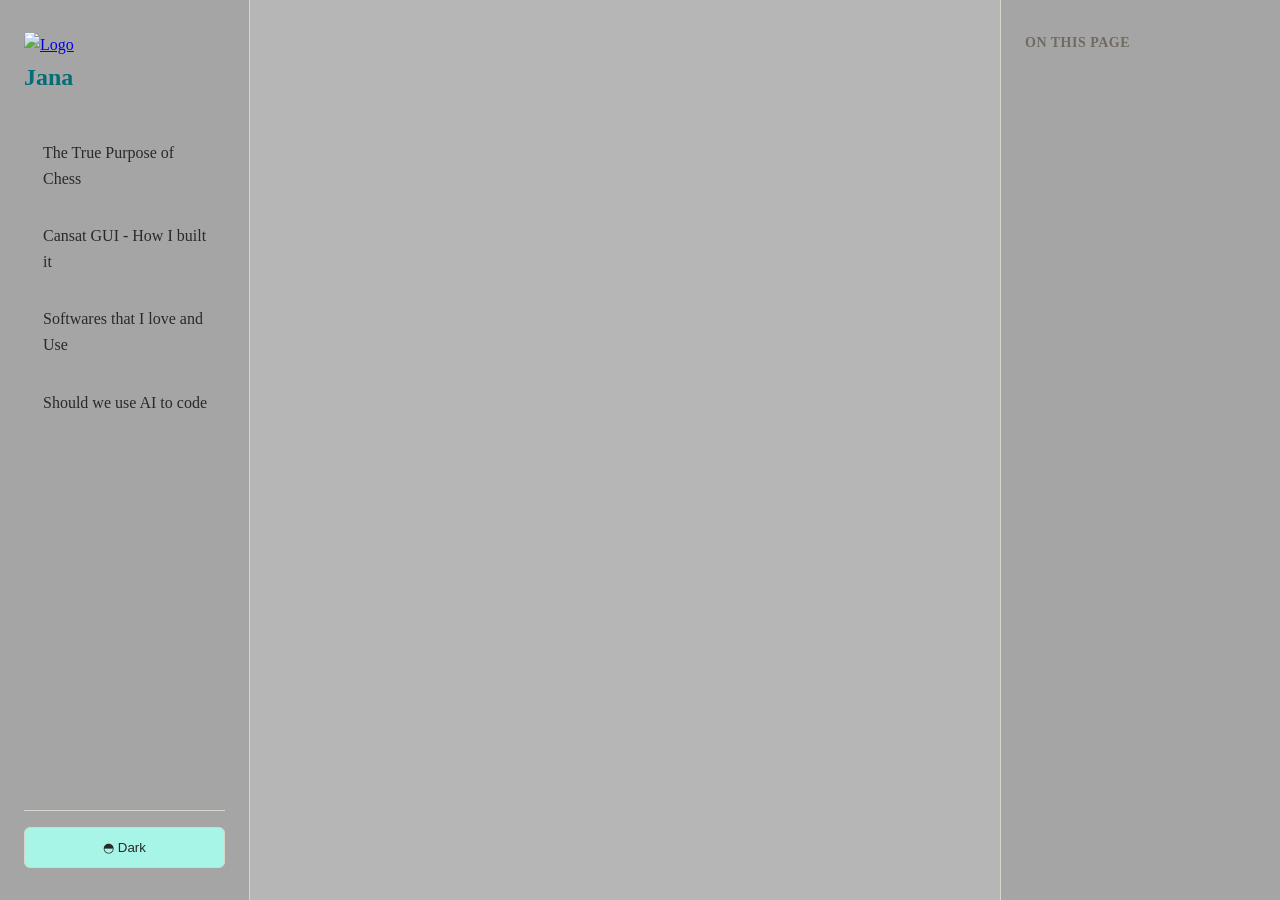
==== blog.html @ 04670617 "refactor : content correction" ====
<!DOCTYPE html>
<html lang="en">
	<head>
		<meta charset="UTF-8">
		<meta name="viewport" content="width=device-width, initial-scale=1.0">
		<title>Jana</title>
		<link rel="icon" type="image/x-icon" href="assets/jana.png">
		<!--favicon -->
		<link rel="stylesheet" href="styles.css">
	</head>
	<body>
		<div class="container">
			<!-- Left Sidebar Navigation -->
			<aside class="sidebar-left">
				<div class="logo">
					<a href="index.html#about"><img src="assets/jana.png" height="60" alt="Logo"></a>
					<h1>Jana</h1>
				</div>
				<nav class="nav-main">
					<ul>
						<li><a href="#BL-01" class="nav-link active">The True Purpose of Chess</a></li>
						<li><a href="#BL-02" class="nav-link">Cansat GUI - How I built it</a></li>
						<li><a href="#BL-03" class="nav-link">Softwares that I love and Use</a></li>
						<li><a href="#BL-04" class="nav-link">Should we use AI to code</a></li>
					</ul>
				</nav>
				<div class="theme-toggle">
					<button id="themeBtn" class="theme-btn">◓ Dark</button>
				</div>
			</aside>

			<!-- Main Content -->
			<main class="main-content">
				<!-- Blog Section -->
				<section id="BL-01" class="page-section">
					<div class="section-banner">
						<img src="assets/mc-escher-chess.jpg" alt="MC Escher Chess Lithograph">
					</div>
					<h2>The True Purpose of Chess and How It really helps in Pattern Thinking</h2>
					<div class="blog-list">						<span class="blog-date">July 08, 2026</span>
						<p>Chess makes us think like strategists and also helps in think in patterns. first don't let these thoughts come while playing cause you will gradually understand what skills you are gaining while playing chess and learn how to apply it in programs even in real life as well.</p>
						<p>There are 3 crucial things we do to win or rules of chess makes us to do.</p>
						<ol>
							<li>Analyzing the opponents move</li>
							<li>Calculating our possible moves</li>
							<li>Picking the move (right / wrong)  within limited time</li>
						</ol>
						<p>These three can be applied in Real life like this</p>
						<ol>
							<li>Analyzing the current problem / conflicts / needs</li>
							<li>Listing out the actions we can take</li>
							<li>Picking the right action within limited time</li>
						</ol>
						<p>This literally helps us to do Decision Making within limited time. whether you play chess for fun or making yourself good at it as a cool hobby,you will eventually gain quick decision making skills and this helps in thinking in pattern as you moved those coins more than thousand times in the game but applying it in the real life is the real challenge.</p>
						<p>You don't have to be a pro in Chess to do this. just apply the 3 steps in every critical situation, "play the game in real life and find your own pattern and follow what works for you"</p>
					</div>
				</section>
				<section id="BL-02" class="page-section">
					<div class="section-banner">
						<img src="assets/GUI - built.png" alt="GUI built phases">
					</div>
					<h2>How I built it - CANSAT GUI</h2>
					<div class="blog-list">       <span class="blog-date">November 02, 2025</span>
                        <h3>The Beginning</h3>
<p>As I joined the team I was instructed to build the GUI using pyQt or even use C++, cause that's the usual way to build a GUI that connects with hardware components (Teensy 4.1 Micro controller, BME , BMP , IMU and other sensors , resistors , capacitors etc.) which communicates through XBee module for long distance communication about 1000m and all these setup is connected to the laptop with GUI using USB cable.</p>
<div class="mermaid" data-rendered="true"><svg id="mermaid-mscyezie-71xnfo" width="100%" xmlns="http://www.w3.org/2000/svg" class="flowchart" style="max-width: 276px;" viewBox="0 0 276 718" role="graphics-document document" aria-roledescription="flowchart-v2"><style>#mermaid-mscyezie-71xnfo{font-family:"trebuchet ms",verdana,arial,sans-serif;font-size:16px;fill:#333;}@keyframes edge-animation-frame{from{stroke-dashoffset:0;}}@keyframes dash{to{stroke-dashoffset:0;}}#mermaid-mscyezie-71xnfo .edge-animation-slow{stroke-dasharray:9,5!important;stroke-dashoffset:900;animation:dash 50s linear infinite;stroke-linecap:round;}#mermaid-mscyezie-71xnfo .edge-animation-fast{stroke-dasharray:9,5!important;stroke-dashoffset:900;animation:dash 20s linear infinite;stroke-linecap:round;}#mermaid-mscyezie-71xnfo .error-icon{fill:#552222;}#mermaid-mscyezie-71xnfo .error-text{fill:#552222;stroke:#552222;}#mermaid-mscyezie-71xnfo .edge-thickness-normal{stroke-width:1px;}#mermaid-mscyezie-71xnfo .edge-thickness-thick{stroke-width:3.5px;}#mermaid-mscyezie-71xnfo .edge-pattern-solid{stroke-dasharray:0;}#mermaid-mscyezie-71xnfo .edge-thickness-invisible{stroke-width:0;fill:none;}#mermaid-mscyezie-71xnfo .edge-pattern-dashed{stroke-dasharray:3;}#mermaid-mscyezie-71xnfo .edge-pattern-dotted{stroke-dasharray:2;}#mermaid-mscyezie-71xnfo .marker{fill:#333333;stroke:#333333;}#mermaid-mscyezie-71xnfo .marker.cross{stroke:#333333;}#mermaid-mscyezie-71xnfo svg{font-family:"trebuchet ms",verdana,arial,sans-serif;font-size:16px;}#mermaid-mscyezie-71xnfo p{margin:0;}#mermaid-mscyezie-71xnfo .label{font-family:"trebuchet ms",verdana,arial,sans-serif;color:#333;}#mermaid-mscyezie-71xnfo .cluster-label text{fill:#333;}#mermaid-mscyezie-71xnfo .cluster-label span{color:#333;}#mermaid-mscyezie-71xnfo .cluster-label span p{background-color:transparent;}#mermaid-mscyezie-71xnfo .label text,#mermaid-mscyezie-71xnfo span{fill:#333;color:#333;}#mermaid-mscyezie-71xnfo .node rect,#mermaid-mscyezie-71xnfo .node circle,#mermaid-mscyezie-71xnfo .node ellipse,#mermaid-mscyezie-71xnfo .node polygon,#mermaid-mscyezie-71xnfo .node path{fill:#ECECFF;stroke:#9370DB;stroke-width:1px;}#mermaid-mscyezie-71xnfo .rough-node .label text,#mermaid-mscyezie-71xnfo .node .label text,#mermaid-mscyezie-71xnfo .image-shape .label,#mermaid-mscyezie-71xnfo .icon-shape .label{text-anchor:middle;}#mermaid-mscyezie-71xnfo .node .katex path{fill:#000;stroke:#000;stroke-width:1px;}#mermaid-mscyezie-71xnfo .rough-node .label,#mermaid-mscyezie-71xnfo .node .label,#mermaid-mscyezie-71xnfo .image-shape .label,#mermaid-mscyezie-71xnfo .icon-shape .label{text-align:center;}#mermaid-mscyezie-71xnfo .node.clickable{cursor:pointer;}#mermaid-mscyezie-71xnfo .root .anchor path{fill:#333333!important;stroke-width:0;stroke:#333333;}#mermaid-mscyezie-71xnfo .arrowheadPath{fill:#333333;}#mermaid-mscyezie-71xnfo .edgePath .path{stroke:#333333;stroke-width:2.0px;}#mermaid-mscyezie-71xnfo .flowchart-link{stroke:#333333;fill:none;}#mermaid-mscyezie-71xnfo .edgeLabel{background-color:rgba(232,232,232, 0.8);text-align:center;}#mermaid-mscyezie-71xnfo .edgeLabel p{background-color:rgba(232,232,232, 0.8);}#mermaid-mscyezie-71xnfo .edgeLabel rect{opacity:0.5;background-color:rgba(232,232,232, 0.8);fill:rgba(232,232,232, 0.8);}#mermaid-mscyezie-71xnfo .labelBkg{background-color:rgba(232, 232, 232, 0.5);}#mermaid-mscyezie-71xnfo .cluster rect{fill:#ffffde;stroke:#aaaa33;stroke-width:1px;}#mermaid-mscyezie-71xnfo .cluster text{fill:#333;}#mermaid-mscyezie-71xnfo .cluster span{color:#333;}#mermaid-mscyezie-71xnfo div.mermaidTooltip{position:absolute;text-align:center;max-width:200px;padding:2px;font-family:"trebuchet ms",verdana,arial,sans-serif;font-size:12px;background:hsl(80, 100%, 96.2745098039%);border:1px solid #aaaa33;border-radius:2px;pointer-events:none;z-index:100;}#mermaid-mscyezie-71xnfo .flowchartTitleText{text-anchor:middle;font-size:18px;fill:#333;}#mermaid-mscyezie-71xnfo rect.text{fill:none;stroke-width:0;}#mermaid-mscyezie-71xnfo .icon-shape,#mermaid-mscyezie-71xnfo .image-shape{background-color:rgba(232,232,232, 0.8);text-align:center;}#mermaid-mscyezie-71xnfo .icon-shape p,#mermaid-mscyezie-71xnfo .image-shape p{background-color:rgba(232,232,232, 0.8);padding:2px;}#mermaid-mscyezie-71xnfo .icon-shape rect,#mermaid-mscyezie-71xnfo .image-shape rect{opacity:0.5;background-color:rgba(232,232,232, 0.8);fill:rgba(232,232,232, 0.8);}#mermaid-mscyezie-71xnfo .label-icon{display:inline-block;height:1em;overflow:visible;vertical-align:-0.125em;}#mermaid-mscyezie-71xnfo .node .label-icon path{fill:currentColor;stroke:revert;stroke-width:revert;}#mermaid-mscyezie-71xnfo :root{--mermaid-font-family:"trebuchet ms",verdana,arial,sans-serif;}</style><g><marker id="mermaid-mscyezie-71xnfo_flowchart-v2-pointEnd" class="marker flowchart-v2" viewBox="0 0 10 10" refX="5" refY="5" markerUnits="userSpaceOnUse" markerWidth="8" markerHeight="8" orient="auto"><path d="M 0 0 L 10 5 L 0 10 z" class="arrowMarkerPath" style="stroke-width: 1px; stroke-dasharray: 1px, 0px;"></path></marker><marker id="mermaid-mscyezie-71xnfo_flowchart-v2-pointStart" class="marker flowchart-v2" viewBox="0 0 10 10" refX="4.5" refY="5" markerUnits="userSpaceOnUse" markerWidth="8" markerHeight="8" orient="auto"><path d="M 0 5 L 10 10 L 10 0 z" class="arrowMarkerPath" style="stroke-width: 1px; stroke-dasharray: 1px, 0px;"></path></marker><marker id="mermaid-mscyezie-71xnfo_flowchart-v2-circleEnd" class="marker flowchart-v2" viewBox="0 0 10 10" refX="11" refY="5" markerUnits="userSpaceOnUse" markerWidth="11" markerHeight="11" orient="auto"><circle cx="5" cy="5" r="5" class="arrowMarkerPath" style="stroke-width: 1px; stroke-dasharray: 1px, 0px;"></circle></marker><marker id="mermaid-mscyezie-71xnfo_flowchart-v2-circleStart" class="marker flowchart-v2" viewBox="0 0 10 10" refX="-1" refY="5" markerUnits="userSpaceOnUse" markerWidth="11" markerHeight="11" orient="auto"><circle cx="5" cy="5" r="5" class="arrowMarkerPath" style="stroke-width: 1px; stroke-dasharray: 1px, 0px;"></circle></marker><marker id="mermaid-mscyezie-71xnfo_flowchart-v2-crossEnd" class="marker cross flowchart-v2" viewBox="0 0 11 11" refX="12" refY="5.2" markerUnits="userSpaceOnUse" markerWidth="11" markerHeight="11" orient="auto"><path d="M 1,1 l 9,9 M 10,1 l -9,9" class="arrowMarkerPath" style="stroke-width: 2px; stroke-dasharray: 1px, 0px;"></path></marker><marker id="mermaid-mscyezie-71xnfo_flowchart-v2-crossStart" class="marker cross flowchart-v2" viewBox="0 0 11 11" refX="-1" refY="5.2" markerUnits="userSpaceOnUse" markerWidth="11" markerHeight="11" orient="auto"><path d="M 1,1 l 9,9 M 10,1 l -9,9" class="arrowMarkerPath" style="stroke-width: 2px; stroke-dasharray: 1px, 0px;"></path></marker><g class="root"><g class="clusters"></g><g class="edgePaths"><path d="M138,62L138,66.167C138,70.333,138,78.667,138,86.333C138,94,138,101,138,104.5L138,108" id="L_A_B_0" class="edge-thickness-normal edge-pattern-solid edge-thickness-normal edge-pattern-solid flowchart-link" style=";" data-edge="true" data-et="edge" data-id="L_A_B_0" data-points="W3sieCI6MTM4LCJ5Ijo2Mn0seyJ4IjoxMzgsInkiOjg3fSx7IngiOjEzOCwieSI6MTEyfV0=" marker-end="url(#mermaid-mscyezie-71xnfo_flowchart-v2-pointEnd)"></path><path d="M138,166L138,170.167C138,174.333,138,182.667,138,190.333C138,198,138,205,138,208.5L138,212" id="L_B_C_0" class="edge-thickness-normal edge-pattern-solid edge-thickness-normal edge-pattern-solid flowchart-link" style=";" data-edge="true" data-et="edge" data-id="L_B_C_0" data-points="W3sieCI6MTM4LCJ5IjoxNjZ9LHsieCI6MTM4LCJ5IjoxOTF9LHsieCI6MTM4LCJ5IjoyMTZ9XQ==" marker-end="url(#mermaid-mscyezie-71xnfo_flowchart-v2-pointEnd)"></path><path d="M138,270L138,274.167C138,278.333,138,286.667,138,294.333C138,302,138,309,138,312.5L138,316" id="L_C_D_0" class="edge-thickness-normal edge-pattern-solid edge-thickness-normal edge-pattern-solid flowchart-link" style=";" data-edge="true" data-et="edge" data-id="L_C_D_0" data-points="W3sieCI6MTM4LCJ5IjoyNzB9LHsieCI6MTM4LCJ5IjoyOTV9LHsieCI6MTM4LCJ5IjozMjB9XQ==" marker-end="url(#mermaid-mscyezie-71xnfo_flowchart-v2-pointEnd)"></path><path d="M138,374L138,378.167C138,382.333,138,390.667,138,398.333C138,406,138,413,138,416.5L138,420" id="L_D_E_0" class="edge-thickness-normal edge-pattern-solid edge-thickness-normal edge-pattern-solid flowchart-link" style=";" data-edge="true" data-et="edge" data-id="L_D_E_0" data-points="W3sieCI6MTM4LCJ5IjozNzR9LHsieCI6MTM4LCJ5IjozOTl9LHsieCI6MTM4LCJ5Ijo0MjR9XQ==" marker-end="url(#mermaid-mscyezie-71xnfo_flowchart-v2-pointEnd)"></path><path d="M138,478L138,482.167C138,486.333,138,494.667,138,502.333C138,510,138,517,138,520.5L138,524" id="L_E_F_0" class="edge-thickness-normal edge-pattern-solid edge-thickness-normal edge-pattern-solid flowchart-link" style=";" data-edge="true" data-et="edge" data-id="L_E_F_0" data-points="W3sieCI6MTM4LCJ5Ijo0Nzh9LHsieCI6MTM4LCJ5Ijo1MDN9LHsieCI6MTM4LCJ5Ijo1Mjh9XQ==" marker-end="url(#mermaid-mscyezie-71xnfo_flowchart-v2-pointEnd)"></path><path d="M138,582L138,586.167C138,590.333,138,598.667,138,606.333C138,614,138,621,138,624.5L138,628" id="L_F_G_0" class="edge-thickness-normal edge-pattern-solid edge-thickness-normal edge-pattern-solid flowchart-link" style=";" data-edge="true" data-et="edge" data-id="L_F_G_0" data-points="W3sieCI6MTM4LCJ5Ijo1ODJ9LHsieCI6MTM4LCJ5Ijo2MDd9LHsieCI6MTM4LCJ5Ijo2MzJ9XQ==" marker-end="url(#mermaid-mscyezie-71xnfo_flowchart-v2-pointEnd)"></path></g><g class="edgeLabels"><g class="edgeLabel"><g class="label" data-id="L_A_B_0" transform="translate(0, 0)"><foreignObject width="0" height="0"><div style="display: table-cell; white-space: nowrap; line-height: 1.5; max-width: 200px; text-align: center;" xmlns="http://www.w3.org/1999/xhtml" class="labelBkg"><span class="edgeLabel"></span></div></foreignObject></g></g><g class="edgeLabel"><g class="label" data-id="L_B_C_0" transform="translate(0, 0)"><foreignObject width="0" height="0"><div style="display: table-cell; white-space: nowrap; line-height: 1.5; max-width: 200px; text-align: center;" xmlns="http://www.w3.org/1999/xhtml" class="labelBkg"><span class="edgeLabel"></span></div></foreignObject></g></g><g class="edgeLabel"><g class="label" data-id="L_C_D_0" transform="translate(0, 0)"><foreignObject width="0" height="0"><div style="display: table-cell; white-space: nowrap; line-height: 1.5; max-width: 200px; text-align: center;" xmlns="http://www.w3.org/1999/xhtml" class="labelBkg"><span class="edgeLabel"></span></div></foreignObject></g></g><g class="edgeLabel"><g class="label" data-id="L_D_E_0" transform="translate(0, 0)"><foreignObject width="0" height="0"><div style="display: table-cell; white-space: nowrap; line-height: 1.5; max-width: 200px; text-align: center;" xmlns="http://www.w3.org/1999/xhtml" class="labelBkg"><span class="edgeLabel"></span></div></foreignObject></g></g><g class="edgeLabel"><g class="label" data-id="L_E_F_0" transform="translate(0, 0)"><foreignObject width="0" height="0"><div style="display: table-cell; white-space: nowrap; line-height: 1.5; max-width: 200px; text-align: center;" xmlns="http://www.w3.org/1999/xhtml" class="labelBkg"><span class="edgeLabel"></span></div></foreignObject></g></g><g class="edgeLabel"><g class="label" data-id="L_F_G_0" transform="translate(0, 0)"><foreignObject width="0" height="0"><div style="display: table-cell; white-space: nowrap; line-height: 1.5; max-width: 200px; text-align: center;" xmlns="http://www.w3.org/1999/xhtml" class="labelBkg"><span class="edgeLabel"></span></div></foreignObject></g></g></g><g class="nodes"><g class="node default" id="flowchart-A-0" transform="translate(138, 35)"><rect class="basic label-container" style="" x="-53.94166564941406" y="-27" width="107.88333129882812" height="54"></rect><g class="label" style="" transform="translate(-23.941665649414062, -12)"><rect></rect><foreignObject width="47.883331298828125" height="24"><div style="display: table-cell; white-space: nowrap; line-height: 1.5; max-width: 200px; text-align: center;" xmlns="http://www.w3.org/1999/xhtml"><span class="nodeLabel"><p>Teensy</p></span></div></foreignObject></g></g><g class="node default" id="flowchart-B-1" transform="translate(138, 139)"><rect class="basic label-container" style="" x="-104.7750015258789" y="-27" width="209.5500030517578" height="54"></rect><g class="label" style="" transform="translate(-74.7750015258789, -12)"><rect></rect><foreignObject width="149.5500030517578" height="24"><div style="display: table-cell; white-space: nowrap; line-height: 1.5; max-width: 200px; text-align: center;" xmlns="http://www.w3.org/1999/xhtml"><span class="nodeLabel"><p>XBee Dipole Antenna</p></span></div></foreignObject></g></g><g class="node default" id="flowchart-C-3" transform="translate(138, 243)"><rect class="basic label-container" style="" x="-92.56666564941406" y="-27" width="185.13333129882812" height="54"></rect><g class="label" style="" transform="translate(-62.56666564941406, -12)"><rect></rect><foreignObject width="125.13333129882812" height="24"><div style="display: table-cell; white-space: nowrap; line-height: 1.5; max-width: 200px; text-align: center;" xmlns="http://www.w3.org/1999/xhtml"><span class="nodeLabel"><p>Yagi Uda Antenna</p></span></div></foreignObject></g></g><g class="node default" id="flowchart-D-5" transform="translate(138, 347)"><rect class="basic label-container" style="" x="-75.64167022705078" y="-27" width="151.28334045410156" height="54"></rect><g class="label" style="" transform="translate(-45.64167022705078, -12)"><rect></rect><foreignObject width="91.28334045410156" height="24"><div style="display: table-cell; white-space: nowrap; line-height: 1.5; max-width: 200px; text-align: center;" xmlns="http://www.w3.org/1999/xhtml"><span class="nodeLabel"><p>XBee Module</p></span></div></foreignObject></g></g><g class="node default" id="flowchart-E-7" transform="translate(138, 451)"><rect class="basic label-container" style="" x="-66.63333129882812" y="-27" width="133.26666259765625" height="54"></rect><g class="label" style="" transform="translate(-36.633331298828125, -12)"><rect></rect><foreignObject width="73.26666259765625" height="24"><div style="display: table-cell; white-space: nowrap; line-height: 1.5; max-width: 200px; text-align: center;" xmlns="http://www.w3.org/1999/xhtml"><span class="nodeLabel"><p>UART/USB</p></span></div></foreignObject></g></g><g class="node default" id="flowchart-F-9" transform="translate(138, 555)"><rect class="basic label-container" style="" x="-122.05833435058594" y="-27" width="244.11666870117188" height="54"></rect><g class="label" style="" transform="translate(-92.05833435058594, -12)"><rect></rect><foreignObject width="184.11666870117188" height="24"><div style="display: table-cell; white-space: nowrap; line-height: 1.5; max-width: 200px; text-align: center;" xmlns="http://www.w3.org/1999/xhtml"><span class="nodeLabel"><p>serial data getting parsed</p></span></div></foreignObject></g></g><g class="node default" id="flowchart-G-11" transform="translate(138, 671)"><rect class="basic label-container" style="" x="-130" y="-39" width="260" height="78"></rect><g class="label" style="" transform="translate(-100, -24)"><rect></rect><foreignObject width="200" height="48"><div style="display: table; white-space: break-spaces; line-height: 1.5; max-width: 200px; text-align: center; width: 200px;" xmlns="http://www.w3.org/1999/xhtml"><span class="nodeLabel"><p>parsed data visualized in GUI</p></span></div></foreignObject></g></g></g></g></g></svg></div>
<p>This is the Actual flow</p>
<hr>
<h3>Web GUI & Design phase</h3>
<p>But I don't wanna switch to python or C++ Qt at that time, so I thought what if I made this as a Web GUI, Yes its possible and it has more features as well and the community support is huge</p>
<p>I started out designing pages for GUI using Figma, figuring out whats essential and how to organize the telemetry data and visualize them in a meaningful way. So I categorized each telemetry data into sections such as</p>
<ul>
<li>Home page (Contains all telemetry data)</li>
<li>Primary Sensors ( Crucial telemetry data for the competition )</li>
<li>Location ( telemetry data related to geo location )</li>
<li>Orientation (data related to orientation of satellite)</li>
<li>Communication (data related to comms)</li>
</ul>
<hr>
<h3>Implementation Phase</h3>
<p>After completion of Design and organized necessary assets, I planned how to implement (Hardest part to be honest)</p>
<p>I asked people in Discord for how to implement this Web based GUI and also asked in subreddits for help</p>
<p>One person responded good and helped in building the frontend. I used HTML, Tailwind CSS and packages such as Socket.IO client, Chart.Js, Leaflet.Js and Three.Js for Data visualization , all added using cdn for simplicity. then optimized frotend visualization just by swapping a package that is more suitable for telemetry. that swap really made a great difference ApexCharts  &lt;-&gt; Chart.Js is the swap. cause Apexcharts didn't support 10Hz speed even if it did, the visualization is too slow or gets stuck at moments.</p>
<p>Now to the backend, this part was supposed to be done first, but due to my lack of knowledge at that time made me lean towards frontend, but now I realized backend suits me a lot. So I started learning Backend concepts and then chose Node.Js, reason: don't wanted to switch languages. then the important concepts comes in play such as <code>events</code> , <code>eventListener</code>,<code>eventEmitter</code>, <code>Web Sockets</code>, <code>Socket.io</code>.</p>
<hr>
<h3>Testing phase & Conclusion</h3>
<p>After these I spent my time testing and integrating the parts we built. I wrote more <code>try</code>, <code>catch</code>, <code>throw</code> as I found edge cases more and more during testing and finally organized the code folder structures and made it to the competition. As expected all of the other competitors made the GUI using either PyQt or C++  Qt. It doesn't matter which stack you use, its upto us developers to make it better. So the Flow I made is below here :</p>
<div class="mermaid" data-rendered="true"><svg id="mermaid-mscyezie-f0354m" width="100%" xmlns="http://www.w3.org/2000/svg" class="flowchart" style="max-width: 276px;" viewBox="0 0 276 1046" role="graphics-document document" aria-roledescription="flowchart-v2"><style>#mermaid-mscyezie-f0354m{font-family:"trebuchet ms",verdana,arial,sans-serif;font-size:16px;fill:#333;}@keyframes edge-animation-frame{from{stroke-dashoffset:0;}}@keyframes dash{to{stroke-dashoffset:0;}}#mermaid-mscyezie-f0354m .edge-animation-slow{stroke-dasharray:9,5!important;stroke-dashoffset:900;animation:dash 50s linear infinite;stroke-linecap:round;}#mermaid-mscyezie-f0354m .edge-animation-fast{stroke-dasharray:9,5!important;stroke-dashoffset:900;animation:dash 20s linear infinite;stroke-linecap:round;}#mermaid-mscyezie-f0354m .error-icon{fill:#552222;}#mermaid-mscyezie-f0354m .error-text{fill:#552222;stroke:#552222;}#mermaid-mscyezie-f0354m .edge-thickness-normal{stroke-width:1px;}#mermaid-mscyezie-f0354m .edge-thickness-thick{stroke-width:3.5px;}#mermaid-mscyezie-f0354m .edge-pattern-solid{stroke-dasharray:0;}#mermaid-mscyezie-f0354m .edge-thickness-invisible{stroke-width:0;fill:none;}#mermaid-mscyezie-f0354m .edge-pattern-dashed{stroke-dasharray:3;}#mermaid-mscyezie-f0354m .edge-pattern-dotted{stroke-dasharray:2;}#mermaid-mscyezie-f0354m .marker{fill:#333333;stroke:#333333;}#mermaid-mscyezie-f0354m .marker.cross{stroke:#333333;}#mermaid-mscyezie-f0354m svg{font-family:"trebuchet ms",verdana,arial,sans-serif;font-size:16px;}#mermaid-mscyezie-f0354m p{margin:0;}#mermaid-mscyezie-f0354m .label{font-family:"trebuchet ms",verdana,arial,sans-serif;color:#333;}#mermaid-mscyezie-f0354m .cluster-label text{fill:#333;}#mermaid-mscyezie-f0354m .cluster-label span{color:#333;}#mermaid-mscyezie-f0354m .cluster-label span p{background-color:transparent;}#mermaid-mscyezie-f0354m .label text,#mermaid-mscyezie-f0354m span{fill:#333;color:#333;}#mermaid-mscyezie-f0354m .node rect,#mermaid-mscyezie-f0354m .node circle,#mermaid-mscyezie-f0354m .node ellipse,#mermaid-mscyezie-f0354m .node polygon,#mermaid-mscyezie-f0354m .node path{fill:#ECECFF;stroke:#9370DB;stroke-width:1px;}#mermaid-mscyezie-f0354m .rough-node .label text,#mermaid-mscyezie-f0354m .node .label text,#mermaid-mscyezie-f0354m .image-shape .label,#mermaid-mscyezie-f0354m .icon-shape .label{text-anchor:middle;}#mermaid-mscyezie-f0354m .node .katex path{fill:#000;stroke:#000;stroke-width:1px;}#mermaid-mscyezie-f0354m .rough-node .label,#mermaid-mscyezie-f0354m .node .label,#mermaid-mscyezie-f0354m .image-shape .label,#mermaid-mscyezie-f0354m .icon-shape .label{text-align:center;}#mermaid-mscyezie-f0354m .node.clickable{cursor:pointer;}#mermaid-mscyezie-f0354m .root .anchor path{fill:#333333!important;stroke-width:0;stroke:#333333;}#mermaid-mscyezie-f0354m .arrowheadPath{fill:#333333;}#mermaid-mscyezie-f0354m .edgePath .path{stroke:#333333;stroke-width:2.0px;}#mermaid-mscyezie-f0354m .flowchart-link{stroke:#333333;fill:none;}#mermaid-mscyezie-f0354m .edgeLabel{background-color:rgba(232,232,232, 0.8);text-align:center;}#mermaid-mscyezie-f0354m .edgeLabel p{background-color:rgba(232,232,232, 0.8);}#mermaid-mscyezie-f0354m .edgeLabel rect{opacity:0.5;background-color:rgba(232,232,232, 0.8);fill:rgba(232,232,232, 0.8);}#mermaid-mscyezie-f0354m .labelBkg{background-color:rgba(232, 232, 232, 0.5);}#mermaid-mscyezie-f0354m .cluster rect{fill:#ffffde;stroke:#aaaa33;stroke-width:1px;}#mermaid-mscyezie-f0354m .cluster text{fill:#333;}#mermaid-mscyezie-f0354m .cluster span{color:#333;}#mermaid-mscyezie-f0354m div.mermaidTooltip{position:absolute;text-align:center;max-width:200px;padding:2px;font-family:"trebuchet ms",verdana,arial,sans-serif;font-size:12px;background:hsl(80, 100%, 96.2745098039%);border:1px solid #aaaa33;border-radius:2px;pointer-events:none;z-index:100;}#mermaid-mscyezie-f0354m .flowchartTitleText{text-anchor:middle;font-size:18px;fill:#333;}#mermaid-mscyezie-f0354m rect.text{fill:none;stroke-width:0;}#mermaid-mscyezie-f0354m .icon-shape,#mermaid-mscyezie-f0354m .image-shape{background-color:rgba(232,232,232, 0.8);text-align:center;}#mermaid-mscyezie-f0354m .icon-shape p,#mermaid-mscyezie-f0354m .image-shape p{background-color:rgba(232,232,232, 0.8);padding:2px;}#mermaid-mscyezie-f0354m .icon-shape rect,#mermaid-mscyezie-f0354m .image-shape rect{opacity:0.5;background-color:rgba(232,232,232, 0.8);fill:rgba(232,232,232, 0.8);}#mermaid-mscyezie-f0354m .label-icon{display:inline-block;height:1em;overflow:visible;vertical-align:-0.125em;}#mermaid-mscyezie-f0354m .node .label-icon path{fill:currentColor;stroke:revert;stroke-width:revert;}#mermaid-mscyezie-f0354m :root{--mermaid-font-family:"trebuchet ms",verdana,arial,sans-serif;}</style><g><marker id="mermaid-mscyezie-f0354m_flowchart-v2-pointEnd" class="marker flowchart-v2" viewBox="0 0 10 10" refX="5" refY="5" markerUnits="userSpaceOnUse" markerWidth="8" markerHeight="8" orient="auto"><path d="M 0 0 L 10 5 L 0 10 z" class="arrowMarkerPath" style="stroke-width: 1px; stroke-dasharray: 1px, 0px;"></path></marker><marker id="mermaid-mscyezie-f0354m_flowchart-v2-pointStart" class="marker flowchart-v2" viewBox="0 0 10 10" refX="4.5" refY="5" markerUnits="userSpaceOnUse" markerWidth="8" markerHeight="8" orient="auto"><path d="M 0 5 L 10 10 L 10 0 z" class="arrowMarkerPath" style="stroke-width: 1px; stroke-dasharray: 1px, 0px;"></path></marker><marker id="mermaid-mscyezie-f0354m_flowchart-v2-circleEnd" class="marker flowchart-v2" viewBox="0 0 10 10" refX="11" refY="5" markerUnits="userSpaceOnUse" markerWidth="11" markerHeight="11" orient="auto"><circle cx="5" cy="5" r="5" class="arrowMarkerPath" style="stroke-width: 1px; stroke-dasharray: 1px, 0px;"></circle></marker><marker id="mermaid-mscyezie-f0354m_flowchart-v2-circleStart" class="marker flowchart-v2" viewBox="0 0 10 10" refX="-1" refY="5" markerUnits="userSpaceOnUse" markerWidth="11" markerHeight="11" orient="auto"><circle cx="5" cy="5" r="5" class="arrowMarkerPath" style="stroke-width: 1px; stroke-dasharray: 1px, 0px;"></circle></marker><marker id="mermaid-mscyezie-f0354m_flowchart-v2-crossEnd" class="marker cross flowchart-v2" viewBox="0 0 11 11" refX="12" refY="5.2" markerUnits="userSpaceOnUse" markerWidth="11" markerHeight="11" orient="auto"><path d="M 1,1 l 9,9 M 10,1 l -9,9" class="arrowMarkerPath" style="stroke-width: 2px; stroke-dasharray: 1px, 0px;"></path></marker><marker id="mermaid-mscyezie-f0354m_flowchart-v2-crossStart" class="marker cross flowchart-v2" viewBox="0 0 11 11" refX="-1" refY="5.2" markerUnits="userSpaceOnUse" markerWidth="11" markerHeight="11" orient="auto"><path d="M 1,1 l 9,9 M 10,1 l -9,9" class="arrowMarkerPath" style="stroke-width: 2px; stroke-dasharray: 1px, 0px;"></path></marker><g class="root"><g class="clusters"></g><g class="edgePaths"><path d="M138,62L138,66.167C138,70.333,138,78.667,138,86.333C138,94,138,101,138,104.5L138,108" id="L_A_B_0" class="edge-thickness-normal edge-pattern-solid edge-thickness-normal edge-pattern-solid flowchart-link" style=";" data-edge="true" data-et="edge" data-id="L_A_B_0" data-points="W3sieCI6MTM4LCJ5Ijo2Mn0seyJ4IjoxMzgsInkiOjg3fSx7IngiOjEzOCwieSI6MTEyfV0=" marker-end="url(#mermaid-mscyezie-f0354m_flowchart-v2-pointEnd)"></path><path d="M138,166L138,170.167C138,174.333,138,182.667,138,190.333C138,198,138,205,138,208.5L138,212" id="L_B_C_0" class="edge-thickness-normal edge-pattern-solid edge-thickness-normal edge-pattern-solid flowchart-link" style=";" data-edge="true" data-et="edge" data-id="L_B_C_0" data-points="W3sieCI6MTM4LCJ5IjoxNjZ9LHsieCI6MTM4LCJ5IjoxOTF9LHsieCI6MTM4LCJ5IjoyMTZ9XQ==" marker-end="url(#mermaid-mscyezie-f0354m_flowchart-v2-pointEnd)"></path><path d="M138,270L138,274.167C138,278.333,138,286.667,138,294.333C138,302,138,309,138,312.5L138,316" id="L_C_D_0" class="edge-thickness-normal edge-pattern-solid edge-thickness-normal edge-pattern-solid flowchart-link" style=";" data-edge="true" data-et="edge" data-id="L_C_D_0" data-points="W3sieCI6MTM4LCJ5IjoyNzB9LHsieCI6MTM4LCJ5IjoyOTV9LHsieCI6MTM4LCJ5IjozMjB9XQ==" marker-end="url(#mermaid-mscyezie-f0354m_flowchart-v2-pointEnd)"></path><path d="M138,374L138,378.167C138,382.333,138,390.667,138,398.333C138,406,138,413,138,416.5L138,420" id="L_D_E_0" class="edge-thickness-normal edge-pattern-solid edge-thickness-normal edge-pattern-solid flowchart-link" style=";" data-edge="true" data-et="edge" data-id="L_D_E_0" data-points="W3sieCI6MTM4LCJ5IjozNzR9LHsieCI6MTM4LCJ5IjozOTl9LHsieCI6MTM4LCJ5Ijo0MjR9XQ==" marker-end="url(#mermaid-mscyezie-f0354m_flowchart-v2-pointEnd)"></path><path d="M138,478L138,482.167C138,486.333,138,494.667,138,502.333C138,510,138,517,138,520.5L138,524" id="L_E_F_0" class="edge-thickness-normal edge-pattern-solid edge-thickness-normal edge-pattern-solid flowchart-link" style=";" data-edge="true" data-et="edge" data-id="L_E_F_0" data-points="W3sieCI6MTM4LCJ5Ijo0Nzh9LHsieCI6MTM4LCJ5Ijo1MDN9LHsieCI6MTM4LCJ5Ijo1Mjh9XQ==" marker-end="url(#mermaid-mscyezie-f0354m_flowchart-v2-pointEnd)"></path><path d="M138,606L138,610.167C138,614.333,138,622.667,138,630.333C138,638,138,645,138,648.5L138,652" id="L_F_G_0" class="edge-thickness-normal edge-pattern-solid edge-thickness-normal edge-pattern-solid flowchart-link" style=";" data-edge="true" data-et="edge" data-id="L_F_G_0" data-points="W3sieCI6MTM4LCJ5Ijo2MDZ9LHsieCI6MTM4LCJ5Ijo2MzF9LHsieCI6MTM4LCJ5Ijo2NTZ9XQ==" marker-end="url(#mermaid-mscyezie-f0354m_flowchart-v2-pointEnd)"></path><path d="M138,734L138,738.167C138,742.333,138,750.667,138,758.333C138,766,138,773,138,776.5L138,780" id="L_G_H_0" class="edge-thickness-normal edge-pattern-solid edge-thickness-normal edge-pattern-solid flowchart-link" style=";" data-edge="true" data-et="edge" data-id="L_G_H_0" data-points="W3sieCI6MTM4LCJ5Ijo3MzR9LHsieCI6MTM4LCJ5Ijo3NTl9LHsieCI6MTM4LCJ5Ijo3ODR9XQ==" marker-end="url(#mermaid-mscyezie-f0354m_flowchart-v2-pointEnd)"></path><path d="M138,862L138,866.167C138,870.333,138,878.667,138,886.333C138,894,138,901,138,904.5L138,908" id="L_H_I_0" class="edge-thickness-normal edge-pattern-solid edge-thickness-normal edge-pattern-solid flowchart-link" style=";" data-edge="true" data-et="edge" data-id="L_H_I_0" data-points="W3sieCI6MTM4LCJ5Ijo4NjJ9LHsieCI6MTM4LCJ5Ijo4ODd9LHsieCI6MTM4LCJ5Ijo5MTJ9XQ==" marker-end="url(#mermaid-mscyezie-f0354m_flowchart-v2-pointEnd)"></path></g><g class="edgeLabels"><g class="edgeLabel"><g class="label" data-id="L_A_B_0" transform="translate(0, 0)"><foreignObject width="0" height="0"><div style="display: table-cell; white-space: nowrap; line-height: 1.5; max-width: 200px; text-align: center;" xmlns="http://www.w3.org/1999/xhtml" class="labelBkg"><span class="edgeLabel"></span></div></foreignObject></g></g><g class="edgeLabel"><g class="label" data-id="L_B_C_0" transform="translate(0, 0)"><foreignObject width="0" height="0"><div style="display: table-cell; white-space: nowrap; line-height: 1.5; max-width: 200px; text-align: center;" xmlns="http://www.w3.org/1999/xhtml" class="labelBkg"><span class="edgeLabel"></span></div></foreignObject></g></g><g class="edgeLabel"><g class="label" data-id="L_C_D_0" transform="translate(0, 0)"><foreignObject width="0" height="0"><div style="display: table-cell; white-space: nowrap; line-height: 1.5; max-width: 200px; text-align: center;" xmlns="http://www.w3.org/1999/xhtml" class="labelBkg"><span class="edgeLabel"></span></div></foreignObject></g></g><g class="edgeLabel"><g class="label" data-id="L_D_E_0" transform="translate(0, 0)"><foreignObject width="0" height="0"><div style="display: table-cell; white-space: nowrap; line-height: 1.5; max-width: 200px; text-align: center;" xmlns="http://www.w3.org/1999/xhtml" class="labelBkg"><span class="edgeLabel"></span></div></foreignObject></g></g><g class="edgeLabel"><g class="label" data-id="L_E_F_0" transform="translate(0, 0)"><foreignObject width="0" height="0"><div style="display: table-cell; white-space: nowrap; line-height: 1.5; max-width: 200px; text-align: center;" xmlns="http://www.w3.org/1999/xhtml" class="labelBkg"><span class="edgeLabel"></span></div></foreignObject></g></g><g class="edgeLabel"><g class="label" data-id="L_F_G_0" transform="translate(0, 0)"><foreignObject width="0" height="0"><div style="display: table-cell; white-space: nowrap; line-height: 1.5; max-width: 200px; text-align: center;" xmlns="http://www.w3.org/1999/xhtml" class="labelBkg"><span class="edgeLabel"></span></div></foreignObject></g></g><g class="edgeLabel"><g class="label" data-id="L_G_H_0" transform="translate(0, 0)"><foreignObject width="0" height="0"><div style="display: table-cell; white-space: nowrap; line-height: 1.5; max-width: 200px; text-align: center;" xmlns="http://www.w3.org/1999/xhtml" class="labelBkg"><span class="edgeLabel"></span></div></foreignObject></g></g><g class="edgeLabel"><g class="label" data-id="L_H_I_0" transform="translate(0, 0)"><foreignObject width="0" height="0"><div style="display: table-cell; white-space: nowrap; line-height: 1.5; max-width: 200px; text-align: center;" xmlns="http://www.w3.org/1999/xhtml" class="labelBkg"><span class="edgeLabel"></span></div></foreignObject></g></g></g><g class="nodes"><g class="node default" id="flowchart-A-0" transform="translate(138, 35)"><rect class="basic label-container" style="" x="-53.94166564941406" y="-27" width="107.88333129882812" height="54"></rect><g class="label" style="" transform="translate(-23.941665649414062, -12)"><rect></rect><foreignObject width="47.883331298828125" height="24"><div style="display: table-cell; white-space: nowrap; line-height: 1.5; max-width: 200px; text-align: center;" xmlns="http://www.w3.org/1999/xhtml"><span class="nodeLabel"><p>Teensy</p></span></div></foreignObject></g></g><g class="node default" id="flowchart-B-1" transform="translate(138, 139)"><rect class="basic label-container" style="" x="-104.7750015258789" y="-27" width="209.5500030517578" height="54"></rect><g class="label" style="" transform="translate(-74.7750015258789, -12)"><rect></rect><foreignObject width="149.5500030517578" height="24"><div style="display: table-cell; white-space: nowrap; line-height: 1.5; max-width: 200px; text-align: center;" xmlns="http://www.w3.org/1999/xhtml"><span class="nodeLabel"><p>XBee Dipole Antenna</p></span></div></foreignObject></g></g><g class="node default" id="flowchart-C-3" transform="translate(138, 243)"><rect class="basic label-container" style="" x="-92.56666564941406" y="-27" width="185.13333129882812" height="54"></rect><g class="label" style="" transform="translate(-62.56666564941406, -12)"><rect></rect><foreignObject width="125.13333129882812" height="24"><div style="display: table-cell; white-space: nowrap; line-height: 1.5; max-width: 200px; text-align: center;" xmlns="http://www.w3.org/1999/xhtml"><span class="nodeLabel"><p>Yagi Uda Antenna</p></span></div></foreignObject></g></g><g class="node default" id="flowchart-D-5" transform="translate(138, 347)"><rect class="basic label-container" style="" x="-75.64167022705078" y="-27" width="151.28334045410156" height="54"></rect><g class="label" style="" transform="translate(-45.64167022705078, -12)"><rect></rect><foreignObject width="91.28334045410156" height="24"><div style="display: table-cell; white-space: nowrap; line-height: 1.5; max-width: 200px; text-align: center;" xmlns="http://www.w3.org/1999/xhtml"><span class="nodeLabel"><p>XBee Module</p></span></div></foreignObject></g></g><g class="node default" id="flowchart-E-7" transform="translate(138, 451)"><rect class="basic label-container" style="" x="-66.63333129882812" y="-27" width="133.26666259765625" height="54"></rect><g class="label" style="" transform="translate(-36.633331298828125, -12)"><rect></rect><foreignObject width="73.26666259765625" height="24"><div style="display: table-cell; white-space: nowrap; line-height: 1.5; max-width: 200px; text-align: center;" xmlns="http://www.w3.org/1999/xhtml"><span class="nodeLabel"><p>UART/USB</p></span></div></foreignObject></g></g><g class="node default" id="flowchart-F-9" transform="translate(138, 567)"><rect class="basic label-container" style="" x="-130" y="-39" width="260" height="78"></rect><g class="label" style="" transform="translate(-100, -24)"><rect></rect><foreignObject width="200" height="48"><div style="display: table; white-space: break-spaces; line-height: 1.5; max-width: 200px; text-align: center; width: 200px;" xmlns="http://www.w3.org/1999/xhtml"><span class="nodeLabel"><p>serial data getting parsed / used serialport</p></span></div></foreignObject></g></g><g class="node default" id="flowchart-G-11" transform="translate(138, 695)"><rect class="basic label-container" style="" x="-130" y="-39" width="260" height="78"></rect><g class="label" style="" transform="translate(-100, -24)"><rect></rect><foreignObject width="200" height="48"><div style="display: table; white-space: break-spaces; line-height: 1.5; max-width: 200px; text-align: center; width: 200px;" xmlns="http://www.w3.org/1999/xhtml"><span class="nodeLabel"><p>parsed data into socket.io server side</p></span></div></foreignObject></g></g><g class="node default" id="flowchart-H-13" transform="translate(138, 823)"><rect class="basic label-container" style="" x="-130" y="-39" width="260" height="78"></rect><g class="label" style="" transform="translate(-100, -24)"><rect></rect><foreignObject width="200" height="48"><div style="display: table; white-space: break-spaces; line-height: 1.5; max-width: 200px; text-align: center; width: 200px;" xmlns="http://www.w3.org/1999/xhtml"><span class="nodeLabel"><p>socket.io client displays in GUI</p></span></div></foreignObject></g></g><g class="node default" id="flowchart-I-15" transform="translate(138, 975)"><rect class="basic label-container" style="" x="-130" y="-63" width="260" height="126"></rect><g class="label" style="" transform="translate(-100, -48)"><rect></rect><foreignObject width="200" height="96"><div style="display: table; white-space: break-spaces; line-height: 1.5; max-width: 200px; text-align: center; width: 200px;" xmlns="http://www.w3.org/1999/xhtml"><span class="nodeLabel"><p>received telemetry visualized packages such as Chart.JS, Leaflet.Js and Three.Js</p></span></div></foreignObject></g></g></g></g></g></svg></div>
					</div>
                    <hr>
				</section>
				<section id="BL-03" class="page-section">
					<div class="section-banner">
						<img src="assets/Fav -SW.png" alt="My Favorite Softwares">
					</div>
					<h2>Softwares that I love and Use</h2>
					<div class="blog-list">						<span class="blog-date">January 12, 2026</span>
						<p>Under Construction..</p>
						<br>
						<hr>
						<img src="assets/under-construction.gif" alt="Under construction" class="logo">
					</div>
				</section>
				<section id="BL-04" class="page-section">
					<div class="section-banner">
						<img src="assets/AI to code.png" alt="My Favorite Softwares">
					</div>
					<h2>Should we use AI to code or Do it by ourselves</h2>
					<div class="blog-list">						<span class="blog-date">March 03, 2026</span>
						<p>Their are two sides to this</p>
						<ol>
						<li>Business Oriented - Use AI for productivity rich workflow, implement and fail fast, iterate until best outcome, automate tasks and focus on<b> Designing the Architecture of the System</b></li>
						<li>From Some Experienced Developer POV - don't let slop code enter your code base and use your brain to think and code.</li>
						</ol>
						<p>I think I can draw the line <b>Use AI to code and do the thinking yourself</b>, Another thing you have to understand what the code actually does before pushing or adding a new feature.</p>
						<p>We can't totally neglate AI as it is really useful in doing boiler plate code and also good in Teaching. If privacy concerns we can move to local LLMs, the cost is literally gonna cost you huge money for the GPU and computing power. my works aren't that secret so I choose the normal path. I use OpenCode, Herdr with Free AI models as my use cases never exceeded the need more than this. I also trying to use bmad-method for the Agents & Skills and customize them according to my use cases. In future I will try to add my workflow here</p>
						<p>As a Backend Engineer I didn't wanted to do the complex JS works such as doing responsiveness of this page but wouldn't let AI do writing the content of this site. so use it for boring work and never let it touch the organic content and creative thinking process. </p>
						<p>Being an Extremist is never ended in a good way and we saw this pattern in History at many times. So learn to be in the Gray area</p>
					</div>
				</section>
			</main>

			<!-- Right Sidebar - Page Outline -->
			<aside class="sidebar-right">
				<div class="outline-header">On this page</div>
				<nav class="outline-nav">
					<ul id="outlineList"></ul>
				</nav>
			</aside>
		</div>

		<script src="script.js"></script>
	</body>
</html>
---- styles.css ----
* {
    margin: 0;
    padding: 0;
    box-sizing: border-box;
}

:root {
    /* Light Mode Colors */
    --bg-primary: #b6b6b6;
    --bg-secondary: #a5a5a5;
    --bg-tertiary: #a6f5e6;
    --text-primary: #292927;
    --text-secondary: #292927;
    --text-muted: #6f6b63;
    --border-color: #d8d5cd;
    --accent: #036d78;
}

body.dark-mode {
    /* Dark Mode Colors */
    --bg-primary: #1e2122;
    --bg-secondary: #1e2122;
    --bg-tertiary: #3b3b3a;
    --text-primary: #fffcf0;
    --text-secondary: #f3f0e8;
    --text-muted: #e8e5dd;
    --border-color: #8b8680;
    --accent: #26aebd;

    --red: #f4746e;
    --orange: #f8a978;
    --yellow: #f0d399;
    --green: #c9d35c;
    --cyan: #7ecccc;
    --blue: #7ab5d1;
    --purple: #b8a8d9;
    --magenta: #ef9bc9;
}

body {
    /* font-family: -apple-system, BlinkMacSystemFont, 'Segoe UI', 'Roboto', 'Oxygen', 'Ubuntu', 'Cantarell', sans-serif; */
    font-family: Segoe UI;
    background-color: var(--bg-primary);
    color: var(--text-primary);
    transition: background-color 0.3s, color 0.3s;
    line-height: 1.6;
}

.container {
    display: grid;
    grid-template-columns: 250px 1fr 280px;
    min-height: 100vh;
    gap: 0;
}

/* Left Sidebar */
.sidebar-left {
    background-color: var(--bg-secondary);
    border-right: 1px solid var(--border-color);
    padding: 2rem 1.5rem;
    position: sticky;
    top: 0;
    height: 100vh;
    overflow-y: auto;
    display: flex;
    flex-direction: column;
}

.logo {
    margin-bottom: 2rem;
}

.logo h1 {
    font-size: 1.5rem;
    color: var(--accent);
    font-weight: 700;
}

.nav-main {
    flex: 1;
}

.nav-main ul {
    list-style: none;
}

.nav-main li {
    margin-bottom: 0.5rem;
}

.nav-link {
    display: block;
    padding: 0.75rem 1rem;
    color: var(--text-secondary);
    text-decoration: none;
    border-radius: 6px;
    border-left: 3px solid transparent;
    transition: all 0.2s ease;
    font-weight: 500;
}

.nav-link:hover {
    background-color: var(--bg-tertiary);
    color: var(--text-primary);
}

.nav-link.active {
    background-color: var(--bg-tertiary);
    color: var(--text-secondary);
    border-left-color: var(--accent);
}

.theme-toggle {
    margin-top: auto;
    padding-top: 1rem;
    border-top: 1px solid var(--border-color);
}

.theme-btn {
    width: 100%;
    padding: 0.75rem;
    background-color: var(--bg-tertiary);
    color: var(--text-primary);
    border: 1px solid var(--border-color);
    border-radius: 6px;
    cursor: pointer;
    font-weight: 500;
    transition: all 0.2s ease;
}

.theme-btn:hover {
    background-color: var(--bg-primary);
    border-color: var(--accent);
    color: var(--accent);
}

/* Main Content */
.main-content {
    padding: 3rem 4rem;
    max-width: 800px;
    margin: 0 auto;
    width: 100%;
    overflow-y: auto;
}

.page-section {
    display: none;
    scroll-margin-top: 2rem;
}

.page-section.active {
    display: block;
    animation: fadeIn 0.3s ease-in;
}

/* Section Banner */
.section-banner {
    width: calc(100% + 8rem);
    margin: -3rem -4rem 2rem -4rem;
    height: 300px;
    border-radius: 16px;
    overflow: hidden;
    position: relative;
}

.section-banner img {
    width: 100%;
    height: 100%;
    object-fit: cover;
    display: block;
}

.section-banner::after {
    content: '';
    position: absolute;
    top: 0;
    left: 0;
    right: 0;
    bottom: 0;
    background: linear-gradient(to bottom, transparent 0%, rgba(0, 0, 0, 0.1) 100%);
}

@keyframes fadeIn {
    from {
        opacity: 0;
    }

    to {
        opacity: 1;
    }
}

.page-section h1 {
    font-size: 2.5rem;
    margin-bottom: 1.5rem;
    color: var(--accent);
    font-weight: 700;
}

.page-section h2 {
    font-size: 2rem;
    margin-bottom: 1.5rem;
    color: var(--text-primary);
    font-weight: 700;
    border-bottom: 2px solid var(--border-color);
    padding-bottom: 0.5rem;
}

.page-section h3 {
    font-size: 1.25rem;
    margin-top: 1.5rem;
    margin-bottom: 0.75rem;
    color: var(--text-primary);
    font-weight: 600;
}

.page-section p {
    margin-bottom: 1rem;
    color: var(--text-secondary);
}

/* Skills Section */
.skills-container {
    display: grid;
    grid-template-columns: repeat(auto-fit, minmax(250px, 1fr));
    gap: 2rem;
    margin-top: 2rem;
}

.skill-category {
    background-color: var(--bg-secondary);
    padding: 1.5rem;
    border-radius: 8px;
    border: 1px solid var(--border-color);
    transition: all 0.3s ease;
}

.skill-category:hover {
    border-color: var(--accent);
    box-shadow: 0 4px 12px rgba(0, 0, 0, 0.1);
    transform: translateY(-2px);
    background-color: var(--bg-primary);
}

.skill-category h3 {
    color: var(--accent);
    margin-top: 0;
}

.skill-category ul {
    list-style: none;
}

.skill-category li {
    padding: 0.5rem 0;
    color: var(--text-secondary);
    position: relative;
    padding-left: 1.5rem;
}

.skill-category li:before {
    content: "⨇";
    position: absolute;
    left: 0;
    color: var(--accent);
}

/* Projects Grid */
.projects-grid {
    display: grid;
    grid-template-columns: repeat(auto-fit, minmax(280px, 1fr));
    gap: 2rem;
    margin-top: 2rem;
}

.project-card {
    background-color: var(--bg-secondary);
    padding: 2rem;
    border-radius: 8px;
    border: 1px solid var(--border-color);
    transition: all 0.3s ease;
}

.project-card:hover {
    border-color: var(--accent);
    box-shadow: 0 4px 12px rgba(0, 0, 0, 0.1);
    transform: translateY(-2px);
    background-color: var(--bg-primary);
}

.project-card h3 {
    color: var(--accent);
    margin-top: 0;
}

.project-link {
    display: inline-block;
    margin-top: 1rem;
    color: var(--accent);
    text-decoration: none;
    font-weight: 600;
    transition: all 0.2s ease;
}

.project-link:hover {
    transform: translateX(4px);
}

/* Blog Section */
.blog-list {
    display: flex;
    flex-direction: column;
    gap: 2rem;
    margin-top: 2rem;
}

.blog-item {
    padding: 1.5rem;
    border-left: 4px solid var(--accent);
    background-color: var(--bg-secondary);
    border-radius: 4px;
    transition: all 0.2s ease;
}

.blog-item:hover {
    background-color: var(--bg-tertiary);
}

.blog-item h3 {
    color: var(--text-primary);
    margin-top: 0;
}

.blog-date {
    font-size: 1rem;
    color: var(--accent);
    display: block;
    margin-bottom: 0.5rem;
}

.read-more {
    color: var(--accent);
    text-decoration: none;
    font-weight: 600;
    transition: all 0.2s ease;
}

.read-more:hover {
    transform: translateX(4px);
}

/* Contact Section */
.contact-links {
    display: flex;
    flex-wrap: wrap;
    gap: 1rem;
    margin-top: 2rem;
}

.contact-link {
    display: inline-block;
    padding: 0.75rem 1.5rem;
    background-color: var(--accent);
    color: white;
    text-decoration: none;
    border-radius: 6px;
    font-weight: 600;
    transition: all 0.2s ease;
}

.contact-link:hover {
    opacity: 0.8;
    transform: translateY(-2px);
}

/* Right Sidebar - Outline */
.sidebar-right {
    background-color: var(--bg-secondary);
    border-left: 1px solid var(--border-color);
    padding: 2rem 1.5rem;
    position: sticky;
    top: 0;
    height: 100vh;
    overflow-y: auto;
}

.outline-header {
    font-size: 0.875rem;
    font-weight: 700;
    color: var(--text-muted);
    text-transform: uppercase;
    letter-spacing: 0.5px;
    margin-bottom: 1.5rem;
}

.outline-nav ul {
    list-style: none;
}

.outline-nav li {
    margin-bottom: 0.5rem;
}

.outline-nav a {
    display: block;
    padding: 0.5rem 0;
    color: var(--text-secondary);
    text-decoration: none;
    font-size: 0.875rem;
    border-left: 2px solid transparent;
    padding-left: 1rem;
    transition: all 0.2s ease;
}

.outline-nav a:hover {
    color: var(--accent);
    border-left-color: var(--accent);
}

.outline-nav a.active {
    color: var(--accent);
    border-left-color: var(--accent);
    font-weight: 600;
}

/* Scrollbar Styling */
::-webkit-scrollbar {
    width: 8px;
}

::-webkit-scrollbar-track {
    background: var(--bg-primary);
}

::-webkit-scrollbar-thumb {
    background: var(--border-color);
    border-radius: 4px;
}

::-webkit-scrollbar-thumb:hover {
    background: var(--text-muted);
}

/* Responsive Design */
@media (max-width: 1200px) {
    .container {
        grid-template-columns: 200px 1fr;
    }

    .sidebar-right {
        display: none;
    }

    .main-content {
        padding: 2rem;
    }

    .section-banner {
        width: calc(100% + 4rem);
        margin: -2rem -2rem 2rem -2rem;
        height: 250px;
    }
}

@media (max-width: 768px) {
    .container {
        grid-template-columns: 1fr;
    }

    .mobile-menu-btn {
        position: fixed;
        top: 1rem;
        left: 1rem;
        z-index: 1100;
        display: inline-flex;
        align-items: center;
        justify-content: center;
        width: 2.75rem;
        height: 2.75rem;
        border: 1px solid var(--border-color);
        border-radius: 999px;
        background-color: var(--bg-secondary);
        color: var(--text-primary);
        box-shadow: 0 8px 24px rgba(0, 0, 0, 0.18);
        cursor: pointer;
    }

    .sidebar-left {
        position: fixed;
        left: -250px;
        top: 0;
        height: 100vh;
        z-index: 1000;
        transition: left 0.3s ease;
        width: 250px;
    }

    .sidebar-left.open {
        left: 0;
    }

    .main-content {
        padding: 1.5rem;
    }

    .section-banner {
        width: calc(100% + 3rem);
        margin: -1.5rem -1.5rem 1.5rem -1.5rem;
        height: 200px;
    }

    .projects-grid {
        grid-template-columns: 1fr;
    }

    .skills-container {
        grid-template-columns: 1fr;
    }
}
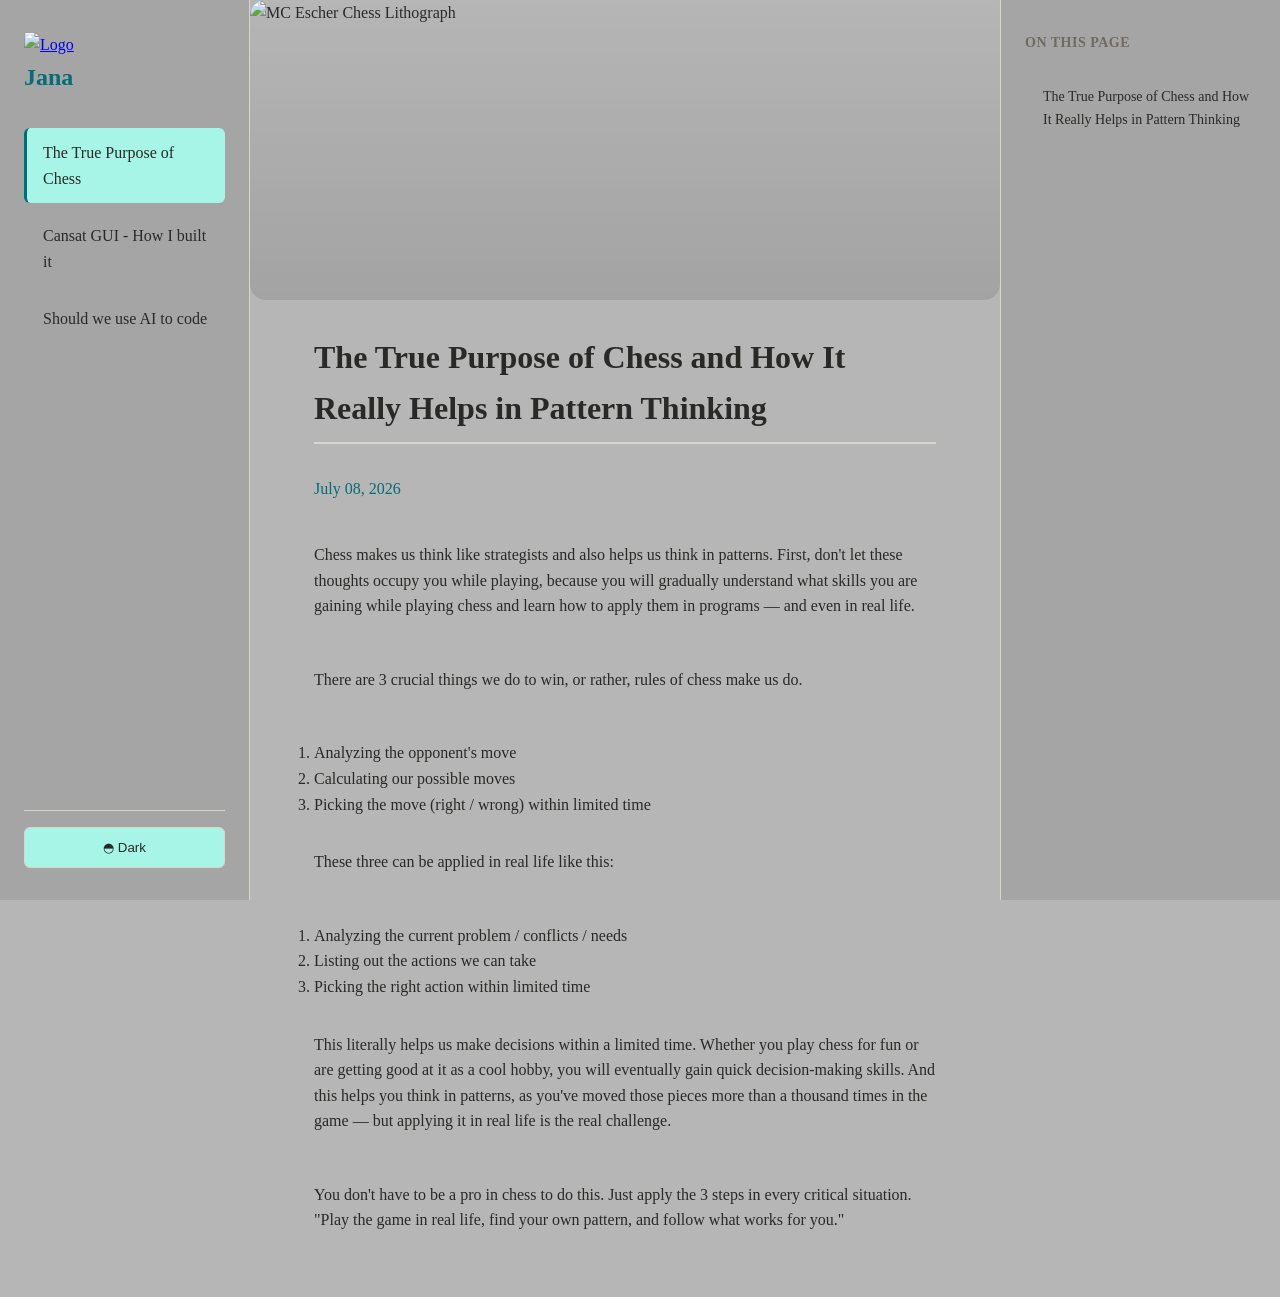
==== commit 48d8e27a: "refactor : content correction" ====
--- a/blog.html
+++ b/blog.html
@@ -20,7 +20,6 @@
 					<ul>
 						<li><a href="#BL-01" class="nav-link active">The True Purpose of Chess</a></li>
 						<li><a href="#BL-02" class="nav-link">Cansat GUI - How I built it</a></li>
-						<li><a href="#BL-03" class="nav-link">Softwares that I love and Use</a></li>
 						<li><a href="#BL-04" class="nav-link">Should we use AI to code</a></li>
 					</ul>
 				</nav>
@@ -36,23 +35,23 @@
 					<div class="section-banner">
 						<img src="assets/mc-escher-chess.jpg" alt="MC Escher Chess Lithograph">
 					</div>
-					<h2>The True Purpose of Chess and How It really helps in Pattern Thinking</h2>
+					<h2>The True Purpose of Chess and How It Really Helps in Pattern Thinking</h2>
 					<div class="blog-list">						<span class="blog-date">July 08, 2026</span>
-						<p>Chess makes us think like strategists and also helps in think in patterns. first don't let these thoughts come while playing cause you will gradually understand what skills you are gaining while playing chess and learn how to apply it in programs even in real life as well.</p>
-						<p>There are 3 crucial things we do to win or rules of chess makes us to do.</p>
+						<p>Chess makes us think like strategists and also helps us think in patterns. First, don't let these thoughts occupy you while playing, because you will gradually understand what skills you are gaining while playing chess and learn how to apply them in programs — and even in real life.</p>
+						<p>There are 3 crucial things we do to win, or rather, rules of chess make us do.</p>
 						<ol>
-							<li>Analyzing the opponents move</li>
+							<li>Analyzing the opponent's move</li>
 							<li>Calculating our possible moves</li>
-							<li>Picking the move (right / wrong)  within limited time</li>
+							<li>Picking the move (right / wrong) within limited time</li>
 						</ol>
-						<p>These three can be applied in Real life like this</p>
+						<p>These three can be applied in real life like this:</p>
 						<ol>
 							<li>Analyzing the current problem / conflicts / needs</li>
 							<li>Listing out the actions we can take</li>
 							<li>Picking the right action within limited time</li>
 						</ol>
-						<p>This literally helps us to do Decision Making within limited time. whether you play chess for fun or making yourself good at it as a cool hobby,you will eventually gain quick decision making skills and this helps in thinking in pattern as you moved those coins more than thousand times in the game but applying it in the real life is the real challenge.</p>
-						<p>You don't have to be a pro in Chess to do this. just apply the 3 steps in every critical situation, "play the game in real life and find your own pattern and follow what works for you"</p>
+						<p>This literally helps us make decisions within a limited time. Whether you play chess for fun or are getting good at it as a cool hobby, you will eventually gain quick decision-making skills. And this helps you think in patterns, as you've moved those pieces more than a thousand times in the game — but applying it in real life is the real challenge.</p>
+						<p>You don't have to be a pro in chess to do this. Just apply the 3 steps in every critical situation. "Play the game in real life, find your own pattern, and follow what works for you."</p>
 					</div>
 				</section>
 				<section id="BL-02" class="page-section">
@@ -62,60 +61,48 @@
 					<h2>How I built it - CANSAT GUI</h2>
 					<div class="blog-list">       <span class="blog-date">November 02, 2025</span>
                         <h3>The Beginning</h3>
-<p>As I joined the team I was instructed to build the GUI using pyQt or even use C++, cause that's the usual way to build a GUI that connects with hardware components (Teensy 4.1 Micro controller, BME , BMP , IMU and other sensors , resistors , capacitors etc.) which communicates through XBee module for long distance communication about 1000m and all these setup is connected to the laptop with GUI using USB cable.</p>
+<p>As I joined the team, I was instructed to build the GUI using pyQt or even C++, because that's the usual way to build a GUI that connects with hardware components (Teensy 4.1 microcontroller, BME, BMP, IMU and other sensors, resistors, capacitors, etc.) which communicate through an XBee module for long-distance communication over about 1000m. All of this setup connects to the laptop running the GUI via USB cable.</p>
 <div class="mermaid" data-rendered="true"><svg id="mermaid-mscyezie-71xnfo" width="100%" xmlns="http://www.w3.org/2000/svg" class="flowchart" style="max-width: 276px;" viewBox="0 0 276 718" role="graphics-document document" aria-roledescription="flowchart-v2"><style>#mermaid-mscyezie-71xnfo{font-family:"trebuchet ms",verdana,arial,sans-serif;font-size:16px;fill:#333;}@keyframes edge-animation-frame{from{stroke-dashoffset:0;}}@keyframes dash{to{stroke-dashoffset:0;}}#mermaid-mscyezie-71xnfo .edge-animation-slow{stroke-dasharray:9,5!important;stroke-dashoffset:900;animation:dash 50s linear infinite;stroke-linecap:round;}#mermaid-mscyezie-71xnfo .edge-animation-fast{stroke-dasharray:9,5!important;stroke-dashoffset:900;animation:dash 20s linear infinite;stroke-linecap:round;}#mermaid-mscyezie-71xnfo .error-icon{fill:#552222;}#mermaid-mscyezie-71xnfo .error-text{fill:#552222;stroke:#552222;}#mermaid-mscyezie-71xnfo .edge-thickness-normal{stroke-width:1px;}#mermaid-mscyezie-71xnfo .edge-thickness-thick{stroke-width:3.5px;}#mermaid-mscyezie-71xnfo .edge-pattern-solid{stroke-dasharray:0;}#mermaid-mscyezie-71xnfo .edge-thickness-invisible{stroke-width:0;fill:none;}#mermaid-mscyezie-71xnfo .edge-pattern-dashed{stroke-dasharray:3;}#mermaid-mscyezie-71xnfo .edge-pattern-dotted{stroke-dasharray:2;}#mermaid-mscyezie-71xnfo .marker{fill:#333333;stroke:#333333;}#mermaid-mscyezie-71xnfo .marker.cross{stroke:#333333;}#mermaid-mscyezie-71xnfo svg{font-family:"trebuchet ms",verdana,arial,sans-serif;font-size:16px;}#mermaid-mscyezie-71xnfo p{margin:0;}#mermaid-mscyezie-71xnfo .label{font-family:"trebuchet ms",verdana,arial,sans-serif;color:#333;}#mermaid-mscyezie-71xnfo .cluster-label text{fill:#333;}#mermaid-mscyezie-71xnfo .cluster-label span{color:#333;}#mermaid-mscyezie-71xnfo .cluster-label span p{background-color:transparent;}#mermaid-mscyezie-71xnfo .label text,#mermaid-mscyezie-71xnfo span{fill:#333;color:#333;}#mermaid-mscyezie-71xnfo .node rect,#mermaid-mscyezie-71xnfo .node circle,#mermaid-mscyezie-71xnfo .node ellipse,#mermaid-mscyezie-71xnfo .node polygon,#mermaid-mscyezie-71xnfo .node path{fill:#ECECFF;stroke:#9370DB;stroke-width:1px;}#mermaid-mscyezie-71xnfo .rough-node .label text,#mermaid-mscyezie-71xnfo .node .label text,#mermaid-mscyezie-71xnfo .image-shape .label,#mermaid-mscyezie-71xnfo .icon-shape .label{text-anchor:middle;}#mermaid-mscyezie-71xnfo .node .katex path{fill:#000;stroke:#000;stroke-width:1px;}#mermaid-mscyezie-71xnfo .rough-node .label,#mermaid-mscyezie-71xnfo .node .label,#mermaid-mscyezie-71xnfo .image-shape .label,#mermaid-mscyezie-71xnfo .icon-shape .label{text-align:center;}#mermaid-mscyezie-71xnfo .node.clickable{cursor:pointer;}#mermaid-mscyezie-71xnfo .root .anchor path{fill:#333333!important;stroke-width:0;stroke:#333333;}#mermaid-mscyezie-71xnfo .arrowheadPath{fill:#333333;}#mermaid-mscyezie-71xnfo .edgePath .path{stroke:#333333;stroke-width:2.0px;}#mermaid-mscyezie-71xnfo .flowchart-link{stroke:#333333;fill:none;}#mermaid-mscyezie-71xnfo .edgeLabel{background-color:rgba(232,232,232, 0.8);text-align:center;}#mermaid-mscyezie-71xnfo .edgeLabel p{background-color:rgba(232,232,232, 0.8);}#mermaid-mscyezie-71xnfo .edgeLabel rect{opacity:0.5;background-color:rgba(232,232,232, 0.8);fill:rgba(232,232,232, 0.8);}#mermaid-mscyezie-71xnfo .labelBkg{background-color:rgba(232, 232, 232, 0.5);}#mermaid-mscyezie-71xnfo .cluster rect{fill:#ffffde;stroke:#aaaa33;stroke-width:1px;}#mermaid-mscyezie-71xnfo .cluster text{fill:#333;}#mermaid-mscyezie-71xnfo .cluster span{color:#333;}#mermaid-mscyezie-71xnfo div.mermaidTooltip{position:absolute;text-align:center;max-width:200px;padding:2px;font-family:"trebuchet ms",verdana,arial,sans-serif;font-size:12px;background:hsl(80, 100%, 96.2745098039%);border:1px solid #aaaa33;border-radius:2px;pointer-events:none;z-index:100;}#mermaid-mscyezie-71xnfo .flowchartTitleText{text-anchor:middle;font-size:18px;fill:#333;}#mermaid-mscyezie-71xnfo rect.text{fill:none;stroke-width:0;}#mermaid-mscyezie-71xnfo .icon-shape,#mermaid-mscyezie-71xnfo .image-shape{background-color:rgba(232,232,232, 0.8);text-align:center;}#mermaid-mscyezie-71xnfo .icon-shape p,#mermaid-mscyezie-71xnfo .image-shape p{background-color:rgba(232,232,232, 0.8);padding:2px;}#mermaid-mscyezie-71xnfo .icon-shape rect,#mermaid-mscyezie-71xnfo .image-shape rect{opacity:0.5;background-color:rgba(232,232,232, 0.8);fill:rgba(232,232,232, 0.8);}#mermaid-mscyezie-71xnfo .label-icon{display:inline-block;height:1em;overflow:visible;vertical-align:-0.125em;}#mermaid-mscyezie-71xnfo .node .label-icon path{fill:currentColor;stroke:revert;stroke-width:revert;}#mermaid-mscyezie-71xnfo :root{--mermaid-font-family:"trebuchet ms",verdana,arial,sans-serif;}</style><g><marker id="mermaid-mscyezie-71xnfo_flowchart-v2-pointEnd" class="marker flowchart-v2" viewBox="0 0 10 10" refX="5" refY="5" markerUnits="userSpaceOnUse" markerWidth="8" markerHeight="8" orient="auto"><path d="M 0 0 L 10 5 L 0 10 z" class="arrowMarkerPath" style="stroke-width: 1px; stroke-dasharray: 1px, 0px;"></path></marker><marker id="mermaid-mscyezie-71xnfo_flowchart-v2-pointStart" class="marker flowchart-v2" viewBox="0 0 10 10" refX="4.5" refY="5" markerUnits="userSpaceOnUse" markerWidth="8" markerHeight="8" orient="auto"><path d="M 0 5 L 10 10 L 10 0 z" class="arrowMarkerPath" style="stroke-width: 1px; stroke-dasharray: 1px, 0px;"></path></marker><marker id="mermaid-mscyezie-71xnfo_flowchart-v2-circleEnd" class="marker flowchart-v2" viewBox="0 0 10 10" refX="11" refY="5" markerUnits="userSpaceOnUse" markerWidth="11" markerHeight="11" orient="auto"><circle cx="5" cy="5" r="5" class="arrowMarkerPath" style="stroke-width: 1px; stroke-dasharray: 1px, 0px;"></circle></marker><marker id="mermaid-mscyezie-71xnfo_flowchart-v2-circleStart" class="marker flowchart-v2" viewBox="0 0 10 10" refX="-1" refY="5" markerUnits="userSpaceOnUse" markerWidth="11" markerHeight="11" orient="auto"><circle cx="5" cy="5" r="5" class="arrowMarkerPath" style="stroke-width: 1px; stroke-dasharray: 1px, 0px;"></circle></marker><marker id="mermaid-mscyezie-71xnfo_flowchart-v2-crossEnd" class="marker cross flowchart-v2" viewBox="0 0 11 11" refX="12" refY="5.2" markerUnits="userSpaceOnUse" markerWidth="11" markerHeight="11" orient="auto"><path d="M 1,1 l 9,9 M 10,1 l -9,9" class="arrowMarkerPath" style="stroke-width: 2px; stroke-dasharray: 1px, 0px;"></path></marker><marker id="mermaid-mscyezie-71xnfo_flowchart-v2-crossStart" class="marker cross flowchart-v2" viewBox="0 0 11 11" refX="-1" refY="5.2" markerUnits="userSpaceOnUse" markerWidth="11" markerHeight="11" orient="auto"><path d="M 1,1 l 9,9 M 10,1 l -9,9" class="arrowMarkerPath" style="stroke-width: 2px; stroke-dasharray: 1px, 0px;"></path></marker><g class="root"><g class="clusters"></g><g class="edgePaths"><path d="M138,62L138,66.167C138,70.333,138,78.667,138,86.333C138,94,138,101,138,104.5L138,108" id="L_A_B_0" class="edge-thickness-normal edge-pattern-solid edge-thickness-normal edge-pattern-solid flowchart-link" style=";" data-edge="true" data-et="edge" data-id="L_A_B_0" data-points="W3sieCI6MTM4LCJ5Ijo2Mn0seyJ4IjoxMzgsInkiOjg3fSx7IngiOjEzOCwieSI6MTEyfV0=" marker-end="url(#mermaid-mscyezie-71xnfo_flowchart-v2-pointEnd)"></path><path d="M138,166L138,170.167C138,174.333,138,182.667,138,190.333C138,198,138,205,138,208.5L138,212" id="L_B_C_0" class="edge-thickness-normal edge-pattern-solid edge-thickness-normal edge-pattern-solid flowchart-link" style=";" data-edge="true" data-et="edge" data-id="L_B_C_0" data-points="W3sieCI6MTM4LCJ5IjoxNjZ9LHsieCI6MTM4LCJ5IjoxOTF9LHsieCI6MTM4LCJ5IjoyMTZ9XQ==" marker-end="url(#mermaid-mscyezie-71xnfo_flowchart-v2-pointEnd)"></path><path d="M138,270L138,274.167C138,278.333,138,286.667,138,294.333C138,302,138,309,138,312.5L138,316" id="L_C_D_0" class="edge-thickness-normal edge-pattern-solid edge-thickness-normal edge-pattern-solid flowchart-link" style=";" data-edge="true" data-et="edge" data-id="L_C_D_0" data-points="W3sieCI6MTM4LCJ5IjoyNzB9LHsieCI6MTM4LCJ5IjoyOTV9LHsieCI6MTM4LCJ5IjozMjB9XQ==" marker-end="url(#mermaid-mscyezie-71xnfo_flowchart-v2-pointEnd)"></path><path d="M138,374L138,378.167C138,382.333,138,390.667,138,398.333C138,406,138,413,138,416.5L138,420" id="L_D_E_0" class="edge-thickness-normal edge-pattern-solid edge-thickness-normal edge-pattern-solid flowchart-link" style=";" data-edge="true" data-et="edge" data-id="L_D_E_0" data-points="W3sieCI6MTM4LCJ5IjozNzR9LHsieCI6MTM4LCJ5IjozOTl9LHsieCI6MTM4LCJ5Ijo0MjR9XQ==" marker-end="url(#mermaid-mscyezie-71xnfo_flowchart-v2-pointEnd)"></path><path d="M138,478L138,482.167C138,486.333,138,494.667,138,502.333C138,510,138,517,138,520.5L138,524" id="L_E_F_0" class="edge-thickness-normal edge-pattern-solid edge-thickness-normal edge-pattern-solid flowchart-link" style=";" data-edge="true" data-et="edge" data-id="L_E_F_0" data-points="W3sieCI6MTM4LCJ5Ijo0Nzh9LHsieCI6MTM4LCJ5Ijo1MDN9LHsieCI6MTM4LCJ5Ijo1Mjh9XQ==" marker-end="url(#mermaid-mscyezie-71xnfo_flowchart-v2-pointEnd)"></path><path d="M138,582L138,586.167C138,590.333,138,598.667,138,606.333C138,614,138,621,138,624.5L138,628" id="L_F_G_0" class="edge-thickness-normal edge-pattern-solid edge-thickness-normal edge-pattern-solid flowchart-link" style=";" data-edge="true" data-et="edge" data-id="L_F_G_0" data-points="W3sieCI6MTM4LCJ5Ijo1ODJ9LHsieCI6MTM4LCJ5Ijo2MDd9LHsieCI6MTM4LCJ5Ijo2MzJ9XQ==" marker-end="url(#mermaid-mscyezie-71xnfo_flowchart-v2-pointEnd)"></path></g><g class="edgeLabels"><g class="edgeLabel"><g class="label" data-id="L_A_B_0" transform="translate(0, 0)"><foreignObject width="0" height="0"><div style="display: table-cell; white-space: nowrap; line-height: 1.5; max-width: 200px; text-align: center;" xmlns="http://www.w3.org/1999/xhtml" class="labelBkg"><span class="edgeLabel"></span></div></foreignObject></g></g><g class="edgeLabel"><g class="label" data-id="L_B_C_0" transform="translate(0, 0)"><foreignObject width="0" height="0"><div style="display: table-cell; white-space: nowrap; line-height: 1.5; max-width: 200px; text-align: center;" xmlns="http://www.w3.org/1999/xhtml" class="labelBkg"><span class="edgeLabel"></span></div></foreignObject></g></g><g class="edgeLabel"><g class="label" data-id="L_C_D_0" transform="translate(0, 0)"><foreignObject width="0" height="0"><div style="display: table-cell; white-space: nowrap; line-height: 1.5; max-width: 200px; text-align: center;" xmlns="http://www.w3.org/1999/xhtml" class="labelBkg"><span class="edgeLabel"></span></div></foreignObject></g></g><g class="edgeLabel"><g class="label" data-id="L_D_E_0" transform="translate(0, 0)"><foreignObject width="0" height="0"><div style="display: table-cell; white-space: nowrap; line-height: 1.5; max-width: 200px; text-align: center;" xmlns="http://www.w3.org/1999/xhtml" class="labelBkg"><span class="edgeLabel"></span></div></foreignObject></g></g><g class="edgeLabel"><g class="label" data-id="L_E_F_0" transform="translate(0, 0)"><foreignObject width="0" height="0"><div style="display: table-cell; white-space: nowrap; line-height: 1.5; max-width: 200px; text-align: center;" xmlns="http://www.w3.org/1999/xhtml" class="labelBkg"><span class="edgeLabel"></span></div></foreignObject></g></g><g class="edgeLabel"><g class="label" data-id="L_F_G_0" transform="translate(0, 0)"><foreignObject width="0" height="0"><div style="display: table-cell; white-space: nowrap; line-height: 1.5; max-width: 200px; text-align: center;" xmlns="http://www.w3.org/1999/xhtml" class="labelBkg"><span class="edgeLabel"></span></div></foreignObject></g></g></g><g class="nodes"><g class="node default" id="flowchart-A-0" transform="translate(138, 35)"><rect class="basic label-container" style="" x="-53.94166564941406" y="-27" width="107.88333129882812" height="54"></rect><g class="label" style="" transform="translate(-23.941665649414062, -12)"><rect></rect><foreignObject width="47.883331298828125" height="24"><div style="display: table-cell; white-space: nowrap; line-height: 1.5; max-width: 200px; text-align: center;" xmlns="http://www.w3.org/1999/xhtml"><span class="nodeLabel"><p>Teensy</p></span></div></foreignObject></g></g><g class="node default" id="flowchart-B-1" transform="translate(138, 139)"><rect class="basic label-container" style="" x="-104.7750015258789" y="-27" width="209.5500030517578" height="54"></rect><g class="label" style="" transform="translate(-74.7750015258789, -12)"><rect></rect><foreignObject width="149.5500030517578" height="24"><div style="display: table-cell; white-space: nowrap; line-height: 1.5; max-width: 200px; text-align: center;" xmlns="http://www.w3.org/1999/xhtml"><span class="nodeLabel"><p>XBee Dipole Antenna</p></span></div></foreignObject></g></g><g class="node default" id="flowchart-C-3" transform="translate(138, 243)"><rect class="basic label-container" style="" x="-92.56666564941406" y="-27" width="185.13333129882812" height="54"></rect><g class="label" style="" transform="translate(-62.56666564941406, -12)"><rect></rect><foreignObject width="125.13333129882812" height="24"><div style="display: table-cell; white-space: nowrap; line-height: 1.5; max-width: 200px; text-align: center;" xmlns="http://www.w3.org/1999/xhtml"><span class="nodeLabel"><p>Yagi Uda Antenna</p></span></div></foreignObject></g></g><g class="node default" id="flowchart-D-5" transform="translate(138, 347)"><rect class="basic label-container" style="" x="-75.64167022705078" y="-27" width="151.28334045410156" height="54"></rect><g class="label" style="" transform="translate(-45.64167022705078, -12)"><rect></rect><foreignObject width="91.28334045410156" height="24"><div style="display: table-cell; white-space: nowrap; line-height: 1.5; max-width: 200px; text-align: center;" xmlns="http://www.w3.org/1999/xhtml"><span class="nodeLabel"><p>XBee Module</p></span></div></foreignObject></g></g><g class="node default" id="flowchart-E-7" transform="translate(138, 451)"><rect class="basic label-container" style="" x="-66.63333129882812" y="-27" width="133.26666259765625" height="54"></rect><g class="label" style="" transform="translate(-36.633331298828125, -12)"><rect></rect><foreignObject width="73.26666259765625" height="24"><div style="display: table-cell; white-space: nowrap; line-height: 1.5; max-width: 200px; text-align: center;" xmlns="http://www.w3.org/1999/xhtml"><span class="nodeLabel"><p>UART/USB</p></span></div></foreignObject></g></g><g class="node default" id="flowchart-F-9" transform="translate(138, 555)"><rect class="basic label-container" style="" x="-122.05833435058594" y="-27" width="244.11666870117188" height="54"></rect><g class="label" style="" transform="translate(-92.05833435058594, -12)"><rect></rect><foreignObject width="184.11666870117188" height="24"><div style="display: table-cell; white-space: nowrap; line-height: 1.5; max-width: 200px; text-align: center;" xmlns="http://www.w3.org/1999/xhtml"><span class="nodeLabel"><p>serial data getting parsed</p></span></div></foreignObject></g></g><g class="node default" id="flowchart-G-11" transform="translate(138, 671)"><rect class="basic label-container" style="" x="-130" y="-39" width="260" height="78"></rect><g class="label" style="" transform="translate(-100, -24)"><rect></rect><foreignObject width="200" height="48"><div style="display: table; white-space: break-spaces; line-height: 1.5; max-width: 200px; text-align: center; width: 200px;" xmlns="http://www.w3.org/1999/xhtml"><span class="nodeLabel"><p>parsed data visualized in GUI</p></span></div></foreignObject></g></g></g></g></g></svg></div>
 <p>This is the Actual flow</p>
 <hr>
 <h3>Web GUI & Design phase</h3>
-<p>But I don't wanna switch to python or C++ Qt at that time, so I thought what if I made this as a Web GUI, Yes its possible and it has more features as well and the community support is huge</p>
-<p>I started out designing pages for GUI using Figma, figuring out whats essential and how to organize the telemetry data and visualize them in a meaningful way. So I categorized each telemetry data into sections such as</p>
+<p>But I didn't want to switch to Python or C++/Qt at that time, so I thought: what if I made this a web GUI? Yes, it's possible, it has more features, and the community support is huge.</p>
+<p>I started designing the GUI pages in Figma, figuring out what was essential and how to organize the telemetry data and visualize it in a meaningful way. So I categorized each telemetry data into sections such as:</p>
 <ul>
-<li>Home page (Contains all telemetry data)</li>
-<li>Primary Sensors ( Crucial telemetry data for the competition )</li>
-<li>Location ( telemetry data related to geo location )</li>
-<li>Orientation (data related to orientation of satellite)</li>
-<li>Communication (data related to comms)</li>
+<li>Home page (contains all telemetry data)</li>
+<li>Primary Sensors (crucial telemetry data for the competition)</li>
+<li>Location (telemetry data related to geo-location)</li>
+<li>Orientation (data related to satellite orientation)</li>
+<li>Communication (data related to communications)</li>
 </ul>
 <hr>
 <h3>Implementation Phase</h3>
-<p>After completion of Design and organized necessary assets, I planned how to implement (Hardest part to be honest)</p>
-<p>I asked people in Discord for how to implement this Web based GUI and also asked in subreddits for help</p>
-<p>One person responded good and helped in building the frontend. I used HTML, Tailwind CSS and packages such as Socket.IO client, Chart.Js, Leaflet.Js and Three.Js for Data visualization , all added using cdn for simplicity. then optimized frotend visualization just by swapping a package that is more suitable for telemetry. that swap really made a great difference ApexCharts  &lt;-&gt; Chart.Js is the swap. cause Apexcharts didn't support 10Hz speed even if it did, the visualization is too slow or gets stuck at moments.</p>
-<p>Now to the backend, this part was supposed to be done first, but due to my lack of knowledge at that time made me lean towards frontend, but now I realized backend suits me a lot. So I started learning Backend concepts and then chose Node.Js, reason: don't wanted to switch languages. then the important concepts comes in play such as <code>events</code> , <code>eventListener</code>,<code>eventEmitter</code>, <code>Web Sockets</code>, <code>Socket.io</code>.</p>
+<p>After completing the design and organizing the necessary assets, I planned how to implement it (the hardest part, to be honest).</p>
+<p>I asked people on Discord how to implement this web-based GUI and also asked in subreddits for help.</p>
+<p>One person responded well and helped build the frontend. I used HTML, Tailwind CSS, and packages such as Socket.IO client, Chart.js, Leaflet.js, and Three.js for data visualization, all added via CDN for simplicity. Then I optimized the frontend visualization by swapping in a package more suitable for telemetry. That swap really made a great difference — ApexCharts  &lt;-&gt; Chart.js. Because ApexCharts didn't support 10Hz speed, and even when it did, the visualization was too slow or got stuck at moments.</p>
+<p>Now to the backend — this part was supposed to be done first, but my lack of knowledge at that time made me lean toward the frontend. But now I realize backend suits me a lot. So I started learning backend concepts and then chose Node.js, for one reason: I didn't want to switch languages. Then the important concepts came into play: <code>events</code>, <code>eventListener</code>, <code>eventEmitter</code>, <code>Web Sockets</code>, <code>Socket.io</code>.</p>
 <hr>
 <h3>Testing phase & Conclusion</h3>
-<p>After these I spent my time testing and integrating the parts we built. I wrote more <code>try</code>, <code>catch</code>, <code>throw</code> as I found edge cases more and more during testing and finally organized the code folder structures and made it to the competition. As expected all of the other competitors made the GUI using either PyQt or C++  Qt. It doesn't matter which stack you use, its upto us developers to make it better. So the Flow I made is below here :</p>
+<p>After this, I spent my time testing and integrating the parts we built. I wrote more <code>try</code>, <code>catch</code>, <code>throw</code> as I found more edge cases during testing, and finally organized the folder structure and made it to the competition. As expected, all the other competitors built their GUI using either PyQt or C++/Qt. It doesn't matter which stack you use — it's up to us developers to make it better. The flow I made is below:</p>
 <div class="mermaid" data-rendered="true"><svg id="mermaid-mscyezie-f0354m" width="100%" xmlns="http://www.w3.org/2000/svg" class="flowchart" style="max-width: 276px;" viewBox="0 0 276 1046" role="graphics-document document" aria-roledescription="flowchart-v2"><style>#mermaid-mscyezie-f0354m{font-family:"trebuchet ms",verdana,arial,sans-serif;font-size:16px;fill:#333;}@keyframes edge-animation-frame{from{stroke-dashoffset:0;}}@keyframes dash{to{stroke-dashoffset:0;}}#mermaid-mscyezie-f0354m .edge-animation-slow{stroke-dasharray:9,5!important;stroke-dashoffset:900;animation:dash 50s linear infinite;stroke-linecap:round;}#mermaid-mscyezie-f0354m .edge-animation-fast{stroke-dasharray:9,5!important;stroke-dashoffset:900;animation:dash 20s linear infinite;stroke-linecap:round;}#mermaid-mscyezie-f0354m .error-icon{fill:#552222;}#mermaid-mscyezie-f0354m .error-text{fill:#552222;stroke:#552222;}#mermaid-mscyezie-f0354m .edge-thickness-normal{stroke-width:1px;}#mermaid-mscyezie-f0354m .edge-thickness-thick{stroke-width:3.5px;}#mermaid-mscyezie-f0354m .edge-pattern-solid{stroke-dasharray:0;}#mermaid-mscyezie-f0354m .edge-thickness-invisible{stroke-width:0;fill:none;}#mermaid-mscyezie-f0354m .edge-pattern-dashed{stroke-dasharray:3;}#mermaid-mscyezie-f0354m .edge-pattern-dotted{stroke-dasharray:2;}#mermaid-mscyezie-f0354m .marker{fill:#333333;stroke:#333333;}#mermaid-mscyezie-f0354m .marker.cross{stroke:#333333;}#mermaid-mscyezie-f0354m svg{font-family:"trebuchet ms",verdana,arial,sans-serif;font-size:16px;}#mermaid-mscyezie-f0354m p{margin:0;}#mermaid-mscyezie-f0354m .label{font-family:"trebuchet ms",verdana,arial,sans-serif;color:#333;}#mermaid-mscyezie-f0354m .cluster-label text{fill:#333;}#mermaid-mscyezie-f0354m .cluster-label span{color:#333;}#mermaid-mscyezie-f0354m .cluster-label span p{background-color:transparent;}#mermaid-mscyezie-f0354m .label text,#mermaid-mscyezie-f0354m span{fill:#333;color:#333;}#mermaid-mscyezie-f0354m .node rect,#mermaid-mscyezie-f0354m .node circle,#mermaid-mscyezie-f0354m .node ellipse,#mermaid-mscyezie-f0354m .node polygon,#mermaid-mscyezie-f0354m .node path{fill:#ECECFF;stroke:#9370DB;stroke-width:1px;}#mermaid-mscyezie-f0354m .rough-node .label text,#mermaid-mscyezie-f0354m .node .label text,#mermaid-mscyezie-f0354m .image-shape .label,#mermaid-mscyezie-f0354m .icon-shape .label{text-anchor:middle;}#mermaid-mscyezie-f0354m .node .katex path{fill:#000;stroke:#000;stroke-width:1px;}#mermaid-mscyezie-f0354m .rough-node .label,#mermaid-mscyezie-f0354m .node .label,#mermaid-mscyezie-f0354m .image-shape .label,#mermaid-mscyezie-f0354m .icon-shape .label{text-align:center;}#mermaid-mscyezie-f0354m .node.clickable{cursor:pointer;}#mermaid-mscyezie-f0354m .root .anchor path{fill:#333333!important;stroke-width:0;stroke:#333333;}#mermaid-mscyezie-f0354m .arrowheadPath{fill:#333333;}#mermaid-mscyezie-f0354m .edgePath .path{stroke:#333333;stroke-width:2.0px;}#mermaid-mscyezie-f0354m .flowchart-link{stroke:#333333;fill:none;}#mermaid-mscyezie-f0354m .edgeLabel{background-color:rgba(232,232,232, 0.8);text-align:center;}#mermaid-mscyezie-f0354m .edgeLabel p{background-color:rgba(232,232,232, 0.8);}#mermaid-mscyezie-f0354m .edgeLabel rect{opacity:0.5;background-color:rgba(232,232,232, 0.8);fill:rgba(232,232,232, 0.8);}#mermaid-mscyezie-f0354m .labelBkg{background-color:rgba(232, 232, 232, 0.5);}#mermaid-mscyezie-f0354m .cluster rect{fill:#ffffde;stroke:#aaaa33;stroke-width:1px;}#mermaid-mscyezie-f0354m .cluster text{fill:#333;}#mermaid-mscyezie-f0354m .cluster span{color:#333;}#mermaid-mscyezie-f0354m div.mermaidTooltip{position:absolute;text-align:center;max-width:200px;padding:2px;font-family:"trebuchet ms",verdana,arial,sans-serif;font-size:12px;background:hsl(80, 100%, 96.2745098039%);border:1px solid #aaaa33;border-radius:2px;pointer-events:none;z-index:100;}#mermaid-mscyezie-f0354m .flowchartTitleText{text-anchor:middle;font-size:18px;fill:#333;}#mermaid-mscyezie-f0354m rect.text{fill:none;stroke-width:0;}#mermaid-mscyezie-f0354m .icon-shape,#mermaid-mscyezie-f0354m .image-shape{background-color:rgba(232,232,232, 0.8);text-align:center;}#mermaid-mscyezie-f0354m .icon-shape p,#mermaid-mscyezie-f0354m .image-shape p{background-color:rgba(232,232,232, 0.8);padding:2px;}#mermaid-mscyezie-f0354m .icon-shape rect,#mermaid-mscyezie-f0354m .image-shape rect{opacity:0.5;background-color:rgba(232,232,232, 0.8);fill:rgba(232,232,232, 0.8);}#mermaid-mscyezie-f0354m .label-icon{display:inline-block;height:1em;overflow:visible;vertical-align:-0.125em;}#mermaid-mscyezie-f0354m .node .label-icon path{fill:currentColor;stroke:revert;stroke-width:revert;}#mermaid-mscyezie-f0354m :root{--mermaid-font-family:"trebuchet ms",verdana,arial,sans-serif;}</style><g><marker id="mermaid-mscyezie-f0354m_flowchart-v2-pointEnd" class="marker flowchart-v2" viewBox="0 0 10 10" refX="5" refY="5" markerUnits="userSpaceOnUse" markerWidth="8" markerHeight="8" orient="auto"><path d="M 0 0 L 10 5 L 0 10 z" class="arrowMarkerPath" style="stroke-width: 1px; stroke-dasharray: 1px, 0px;"></path></marker><marker id="mermaid-mscyezie-f0354m_flowchart-v2-pointStart" class="marker flowchart-v2" viewBox="0 0 10 10" refX="4.5" refY="5" markerUnits="userSpaceOnUse" markerWidth="8" markerHeight="8" orient="auto"><path d="M 0 5 L 10 10 L 10 0 z" class="arrowMarkerPath" style="stroke-width: 1px; stroke-dasharray: 1px, 0px;"></path></marker><marker id="mermaid-mscyezie-f0354m_flowchart-v2-circleEnd" class="marker flowchart-v2" viewBox="0 0 10 10" refX="11" refY="5" markerUnits="userSpaceOnUse" markerWidth="11" markerHeight="11" orient="auto"><circle cx="5" cy="5" r="5" class="arrowMarkerPath" style="stroke-width: 1px; stroke-dasharray: 1px, 0px;"></circle></marker><marker id="mermaid-mscyezie-f0354m_flowchart-v2-circleStart" class="marker flowchart-v2" viewBox="0 0 10 10" refX="-1" refY="5" markerUnits="userSpaceOnUse" markerWidth="11" markerHeight="11" orient="auto"><circle cx="5" cy="5" r="5" class="arrowMarkerPath" style="stroke-width: 1px; stroke-dasharray: 1px, 0px;"></circle></marker><marker id="mermaid-mscyezie-f0354m_flowchart-v2-crossEnd" class="marker cross flowchart-v2" viewBox="0 0 11 11" refX="12" refY="5.2" markerUnits="userSpaceOnUse" markerWidth="11" markerHeight="11" orient="auto"><path d="M 1,1 l 9,9 M 10,1 l -9,9" class="arrowMarkerPath" style="stroke-width: 2px; stroke-dasharray: 1px, 0px;"></path></marker><marker id="mermaid-mscyezie-f0354m_flowchart-v2-crossStart" class="marker cross flowchart-v2" viewBox="0 0 11 11" refX="-1" refY="5.2" markerUnits="userSpaceOnUse" markerWidth="11" markerHeight="11" orient="auto"><path d="M 1,1 l 9,9 M 10,1 l -9,9" class="arrowMarkerPath" style="stroke-width: 2px; stroke-dasharray: 1px, 0px;"></path></marker><g class="root"><g class="clusters"></g><g class="edgePaths"><path d="M138,62L138,66.167C138,70.333,138,78.667,138,86.333C138,94,138,101,138,104.5L138,108" id="L_A_B_0" class="edge-thickness-normal edge-pattern-solid edge-thickness-normal edge-pattern-solid flowchart-link" style=";" data-edge="true" data-et="edge" data-id="L_A_B_0" data-points="W3sieCI6MTM4LCJ5Ijo2Mn0seyJ4IjoxMzgsInkiOjg3fSx7IngiOjEzOCwieSI6MTEyfV0=" marker-end="url(#mermaid-mscyezie-f0354m_flowchart-v2-pointEnd)"></path><path d="M138,166L138,170.167C138,174.333,138,182.667,138,190.333C138,198,138,205,138,208.5L138,212" id="L_B_C_0" class="edge-thickness-normal edge-pattern-solid edge-thickness-normal edge-pattern-solid flowchart-link" style=";" data-edge="true" data-et="edge" data-id="L_B_C_0" data-points="W3sieCI6MTM4LCJ5IjoxNjZ9LHsieCI6MTM4LCJ5IjoxOTF9LHsieCI6MTM4LCJ5IjoyMTZ9XQ==" marker-end="url(#mermaid-mscyezie-f0354m_flowchart-v2-pointEnd)"></path><path d="M138,270L138,274.167C138,278.333,138,286.667,138,294.333C138,302,138,309,138,312.5L138,316" id="L_C_D_0" class="edge-thickness-normal edge-pattern-solid edge-thickness-normal edge-pattern-solid flowchart-link" style=";" data-edge="true" data-et="edge" data-id="L_C_D_0" data-points="W3sieCI6MTM4LCJ5IjoyNzB9LHsieCI6MTM4LCJ5IjoyOTV9LHsieCI6MTM4LCJ5IjozMjB9XQ==" marker-end="url(#mermaid-mscyezie-f0354m_flowchart-v2-pointEnd)"></path><path d="M138,374L138,378.167C138,382.333,138,390.667,138,398.333C138,406,138,413,138,416.5L138,420" id="L_D_E_0" class="edge-thickness-normal edge-pattern-solid edge-thickness-normal edge-pattern-solid flowchart-link" style=";" data-edge="true" data-et="edge" data-id="L_D_E_0" data-points="W3sieCI6MTM4LCJ5IjozNzR9LHsieCI6MTM4LCJ5IjozOTl9LHsieCI6MTM4LCJ5Ijo0MjR9XQ==" marker-end="url(#mermaid-mscyezie-f0354m_flowchart-v2-pointEnd)"></path><path d="M138,478L138,482.167C138,486.333,138,494.667,138,502.333C138,510,138,517,138,520.5L138,524" id="L_E_F_0" class="edge-thickness-normal edge-pattern-solid edge-thickness-normal edge-pattern-solid flowchart-link" style=";" data-edge="true" data-et="edge" data-id="L_E_F_0" data-points="W3sieCI6MTM4LCJ5Ijo0Nzh9LHsieCI6MTM4LCJ5Ijo1MDN9LHsieCI6MTM4LCJ5Ijo1Mjh9XQ==" marker-end="url(#mermaid-mscyezie-f0354m_flowchart-v2-pointEnd)"></path><path d="M138,606L138,610.167C138,614.333,138,622.667,138,630.333C138,638,138,645,138,648.5L138,652" id="L_F_G_0" class="edge-thickness-normal edge-pattern-solid edge-thickness-normal edge-pattern-solid flowchart-link" style=";" data-edge="true" data-et="edge" data-id="L_F_G_0" data-points="W3sieCI6MTM4LCJ5Ijo2MDZ9LHsieCI6MTM4LCJ5Ijo2MzF9LHsieCI6MTM4LCJ5Ijo2NTZ9XQ==" marker-end="url(#mermaid-mscyezie-f0354m_flowchart-v2-pointEnd)"></path><path d="M138,734L138,738.167C138,742.333,138,750.667,138,758.333C138,766,138,773,138,776.5L138,780" id="L_G_H_0" class="edge-thickness-normal edge-pattern-solid edge-thickness-normal edge-pattern-solid flowchart-link" style=";" data-edge="true" data-et="edge" data-id="L_G_H_0" data-points="W3sieCI6MTM4LCJ5Ijo3MzR9LHsieCI6MTM4LCJ5Ijo3NTl9LHsieCI6MTM4LCJ5Ijo3ODR9XQ==" marker-end="url(#mermaid-mscyezie-f0354m_flowchart-v2-pointEnd)"></path><path d="M138,862L138,866.167C138,870.333,138,878.667,138,886.333C138,894,138,901,138,904.5L138,908" id="L_H_I_0" class="edge-thickness-normal edge-pattern-solid edge-thickness-normal edge-pattern-solid flowchart-link" style=";" data-edge="true" data-et="edge" data-id="L_H_I_0" data-points="W3sieCI6MTM4LCJ5Ijo4NjJ9LHsieCI6MTM4LCJ5Ijo4ODd9LHsieCI6MTM4LCJ5Ijo5MTJ9XQ==" marker-end="url(#mermaid-mscyezie-f0354m_flowchart-v2-pointEnd)"></path></g><g class="edgeLabels"><g class="edgeLabel"><g class="label" data-id="L_A_B_0" transform="translate(0, 0)"><foreignObject width="0" height="0"><div style="display: table-cell; white-space: nowrap; line-height: 1.5; max-width: 200px; text-align: center;" xmlns="http://www.w3.org/1999/xhtml" class="labelBkg"><span class="edgeLabel"></span></div></foreignObject></g></g><g class="edgeLabel"><g class="label" data-id="L_B_C_0" transform="translate(0, 0)"><foreignObject width="0" height="0"><div style="display: table-cell; white-space: nowrap; line-height: 1.5; max-width: 200px; text-align: center;" xmlns="http://www.w3.org/1999/xhtml" class="labelBkg"><span class="edgeLabel"></span></div></foreignObject></g></g><g class="edgeLabel"><g class="label" data-id="L_C_D_0" transform="translate(0, 0)"><foreignObject width="0" height="0"><div style="display: table-cell; white-space: nowrap; line-height: 1.5; max-width: 200px; text-align: center;" xmlns="http://www.w3.org/1999/xhtml" class="labelBkg"><span class="edgeLabel"></span></div></foreignObject></g></g><g class="edgeLabel"><g class="label" data-id="L_D_E_0" transform="translate(0, 0)"><foreignObject width="0" height="0"><div style="display: table-cell; white-space: nowrap; line-height: 1.5; max-width: 200px; text-align: center;" xmlns="http://www.w3.org/1999/xhtml" class="labelBkg"><span class="edgeLabel"></span></div></foreignObject></g></g><g class="edgeLabel"><g class="label" data-id="L_E_F_0" transform="translate(0, 0)"><foreignObject width="0" height="0"><div style="display: table-cell; white-space: nowrap; line-height: 1.5; max-width: 200px; text-align: center;" xmlns="http://www.w3.org/1999/xhtml" class="labelBkg"><span class="edgeLabel"></span></div></foreignObject></g></g><g class="edgeLabel"><g class="label" data-id="L_F_G_0" transform="translate(0, 0)"><foreignObject width="0" height="0"><div style="display: table-cell; white-space: nowrap; line-height: 1.5; max-width: 200px; text-align: center;" xmlns="http://www.w3.org/1999/xhtml" class="labelBkg"><span class="edgeLabel"></span></div></foreignObject></g></g><g class="edgeLabel"><g class="label" data-id="L_G_H_0" transform="translate(0, 0)"><foreignObject width="0" height="0"><div style="display: table-cell; white-space: nowrap; line-height: 1.5; max-width: 200px; text-align: center;" xmlns="http://www.w3.org/1999/xhtml" class="labelBkg"><span class="edgeLabel"></span></div></foreignObject></g></g><g class="edgeLabel"><g class="label" data-id="L_H_I_0" transform="translate(0, 0)"><foreignObject width="0" height="0"><div style="display: table-cell; white-space: nowrap; line-height: 1.5; max-width: 200px; text-align: center;" xmlns="http://www.w3.org/1999/xhtml" class="labelBkg"><span class="edgeLabel"></span></div></foreignObject></g></g></g><g class="nodes"><g class="node default" id="flowchart-A-0" transform="translate(138, 35)"><rect class="basic label-container" style="" x="-53.94166564941406" y="-27" width="107.88333129882812" height="54"></rect><g class="label" style="" transform="translate(-23.941665649414062, -12)"><rect></rect><foreignObject width="47.883331298828125" height="24"><div style="display: table-cell; white-space: nowrap; line-height: 1.5; max-width: 200px; text-align: center;" xmlns="http://www.w3.org/1999/xhtml"><span class="nodeLabel"><p>Teensy</p></span></div></foreignObject></g></g><g class="node default" id="flowchart-B-1" transform="translate(138, 139)"><rect class="basic label-container" style="" x="-104.7750015258789" y="-27" width="209.5500030517578" height="54"></rect><g class="label" style="" transform="translate(-74.7750015258789, -12)"><rect></rect><foreignObject width="149.5500030517578" height="24"><div style="display: table-cell; white-space: nowrap; line-height: 1.5; max-width: 200px; text-align: center;" xmlns="http://www.w3.org/1999/xhtml"><span class="nodeLabel"><p>XBee Dipole Antenna</p></span></div></foreignObject></g></g><g class="node default" id="flowchart-C-3" transform="translate(138, 243)"><rect class="basic label-container" style="" x="-92.56666564941406" y="-27" width="185.13333129882812" height="54"></rect><g class="label" style="" transform="translate(-62.56666564941406, -12)"><rect></rect><foreignObject width="125.13333129882812" height="24"><div style="display: table-cell; white-space: nowrap; line-height: 1.5; max-width: 200px; text-align: center;" xmlns="http://www.w3.org/1999/xhtml"><span class="nodeLabel"><p>Yagi Uda Antenna</p></span></div></foreignObject></g></g><g class="node default" id="flowchart-D-5" transform="translate(138, 347)"><rect class="basic label-container" style="" x="-75.64167022705078" y="-27" width="151.28334045410156" height="54"></rect><g class="label" style="" transform="translate(-45.64167022705078, -12)"><rect></rect><foreignObject width="91.28334045410156" height="24"><div style="display: table-cell; white-space: nowrap; line-height: 1.5; max-width: 200px; text-align: center;" xmlns="http://www.w3.org/1999/xhtml"><span class="nodeLabel"><p>XBee Module</p></span></div></foreignObject></g></g><g class="node default" id="flowchart-E-7" transform="translate(138, 451)"><rect class="basic label-container" style="" x="-66.63333129882812" y="-27" width="133.26666259765625" height="54"></rect><g class="label" style="" transform="translate(-36.633331298828125, -12)"><rect></rect><foreignObject width="73.26666259765625" height="24"><div style="display: table-cell; white-space: nowrap; line-height: 1.5; max-width: 200px; text-align: center;" xmlns="http://www.w3.org/1999/xhtml"><span class="nodeLabel"><p>UART/USB</p></span></div></foreignObject></g></g><g class="node default" id="flowchart-F-9" transform="translate(138, 567)"><rect class="basic label-container" style="" x="-130" y="-39" width="260" height="78"></rect><g class="label" style="" transform="translate(-100, -24)"><rect></rect><foreignObject width="200" height="48"><div style="display: table; white-space: break-spaces; line-height: 1.5; max-width: 200px; text-align: center; width: 200px;" xmlns="http://www.w3.org/1999/xhtml"><span class="nodeLabel"><p>serial data getting parsed / used serialport</p></span></div></foreignObject></g></g><g class="node default" id="flowchart-G-11" transform="translate(138, 695)"><rect class="basic label-container" style="" x="-130" y="-39" width="260" height="78"></rect><g class="label" style="" transform="translate(-100, -24)"><rect></rect><foreignObject width="200" height="48"><div style="display: table; white-space: break-spaces; line-height: 1.5; max-width: 200px; text-align: center; width: 200px;" xmlns="http://www.w3.org/1999/xhtml"><span class="nodeLabel"><p>parsed data into socket.io server side</p></span></div></foreignObject></g></g><g class="node default" id="flowchart-H-13" transform="translate(138, 823)"><rect class="basic label-container" style="" x="-130" y="-39" width="260" height="78"></rect><g class="label" style="" transform="translate(-100, -24)"><rect></rect><foreignObject width="200" height="48"><div style="display: table; white-space: break-spaces; line-height: 1.5; max-width: 200px; text-align: center; width: 200px;" xmlns="http://www.w3.org/1999/xhtml"><span class="nodeLabel"><p>socket.io client displays in GUI</p></span></div></foreignObject></g></g><g class="node default" id="flowchart-I-15" transform="translate(138, 975)"><rect class="basic label-container" style="" x="-130" y="-63" width="260" height="126"></rect><g class="label" style="" transform="translate(-100, -48)"><rect></rect><foreignObject width="200" height="96"><div style="display: table; white-space: break-spaces; line-height: 1.5; max-width: 200px; text-align: center; width: 200px;" xmlns="http://www.w3.org/1999/xhtml"><span class="nodeLabel"><p>received telemetry visualized packages such as Chart.JS, Leaflet.Js and Three.Js</p></span></div></foreignObject></g></g></g></g></g></svg></div>
 					</div>
                     <hr>
-				</section>
-				<section id="BL-03" class="page-section">
-					<div class="section-banner">
-						<img src="assets/Fav -SW.png" alt="My Favorite Softwares">
-					</div>
-					<h2>Softwares that I love and Use</h2>
-					<div class="blog-list">						<span class="blog-date">January 12, 2026</span>
-						<p>Under Construction..</p>
-						<br>
-						<hr>
-						<img src="assets/under-construction.gif" alt="Under construction" class="logo">
-					</div>
 				</section>
 				<section id="BL-04" class="page-section">
 					<div class="section-banner">
 						<img src="assets/AI to code.png" alt="My Favorite Softwares">
 					</div>
-					<h2>Should we use AI to code or Do it by ourselves</h2>
+					<h2>Should we use AI to code or do it ourselves</h2>
 					<div class="blog-list">						<span class="blog-date">March 03, 2026</span>
-						<p>Their are two sides to this</p>
+						<p>There are two sides to this:</p>
 						<ol>
-						<li>Business Oriented - Use AI for productivity rich workflow, implement and fail fast, iterate until best outcome, automate tasks and focus on<b> Designing the Architecture of the System</b></li>
-						<li>From Some Experienced Developer POV - don't let slop code enter your code base and use your brain to think and code.</li>
+						<li>Business-oriented — use AI for a productivity-rich workflow: implement and fail fast, iterate until the best outcome, automate tasks, and focus on<b> designing the architecture of the system</b>.</li>
+						<li>From some experienced developers' POV — don't let slop code enter your codebase, and use your brain to think and code.</li>
 						</ol>
-						<p>I think I can draw the line <b>Use AI to code and do the thinking yourself</b>, Another thing you have to understand what the code actually does before pushing or adding a new feature.</p>
-						<p>We can't totally neglate AI as it is really useful in doing boiler plate code and also good in Teaching. If privacy concerns we can move to local LLMs, the cost is literally gonna cost you huge money for the GPU and computing power. my works aren't that secret so I choose the normal path. I use OpenCode, Herdr with Free AI models as my use cases never exceeded the need more than this. I also trying to use bmad-method for the Agents & Skills and customize them according to my use cases. In future I will try to add my workflow here</p>
-						<p>As a Backend Engineer I didn't wanted to do the complex JS works such as doing responsiveness of this page but wouldn't let AI do writing the content of this site. so use it for boring work and never let it touch the organic content and creative thinking process. </p>
-						<p>Being an Extremist is never ended in a good way and we saw this pattern in History at many times. So learn to be in the Gray area</p>
+						<p>I think I can draw the line: <b>use AI to code, but do the thinking yourself</b>. Another thing — you have to understand what the code actually does before pushing it or adding a new feature.</p>
+						<p>We can't totally neglect AI — it is really useful for boilerplate code and also good at teaching. If privacy is a concern, we can move to local LLMs, but the cost is literally huge for the GPU and computing power. My work isn't that secret, so I choose the normal path. I use OpenCode and Herdr with free AI models, since my use cases never exceeded that need. I'm also trying to use the bmad-method for the agents &amp; skills and customize them to my use cases. In the future I'll try to add my workflow here.</p>
+						<p>As a Backend Engineer, I prefer to focus on the logic and content of this site, so I use AI for repetitive frontend work like making the layout responsive. I wouldn't let AI write the content of this site — I use it for boring work and never let it touch the organic content and creative thinking process.</p>
+						<p>Being an extremist never ends well, and we've seen this pattern in history many times. So learn to be in the gray area.</p>
 					</div>
 				</section>
 			</main>
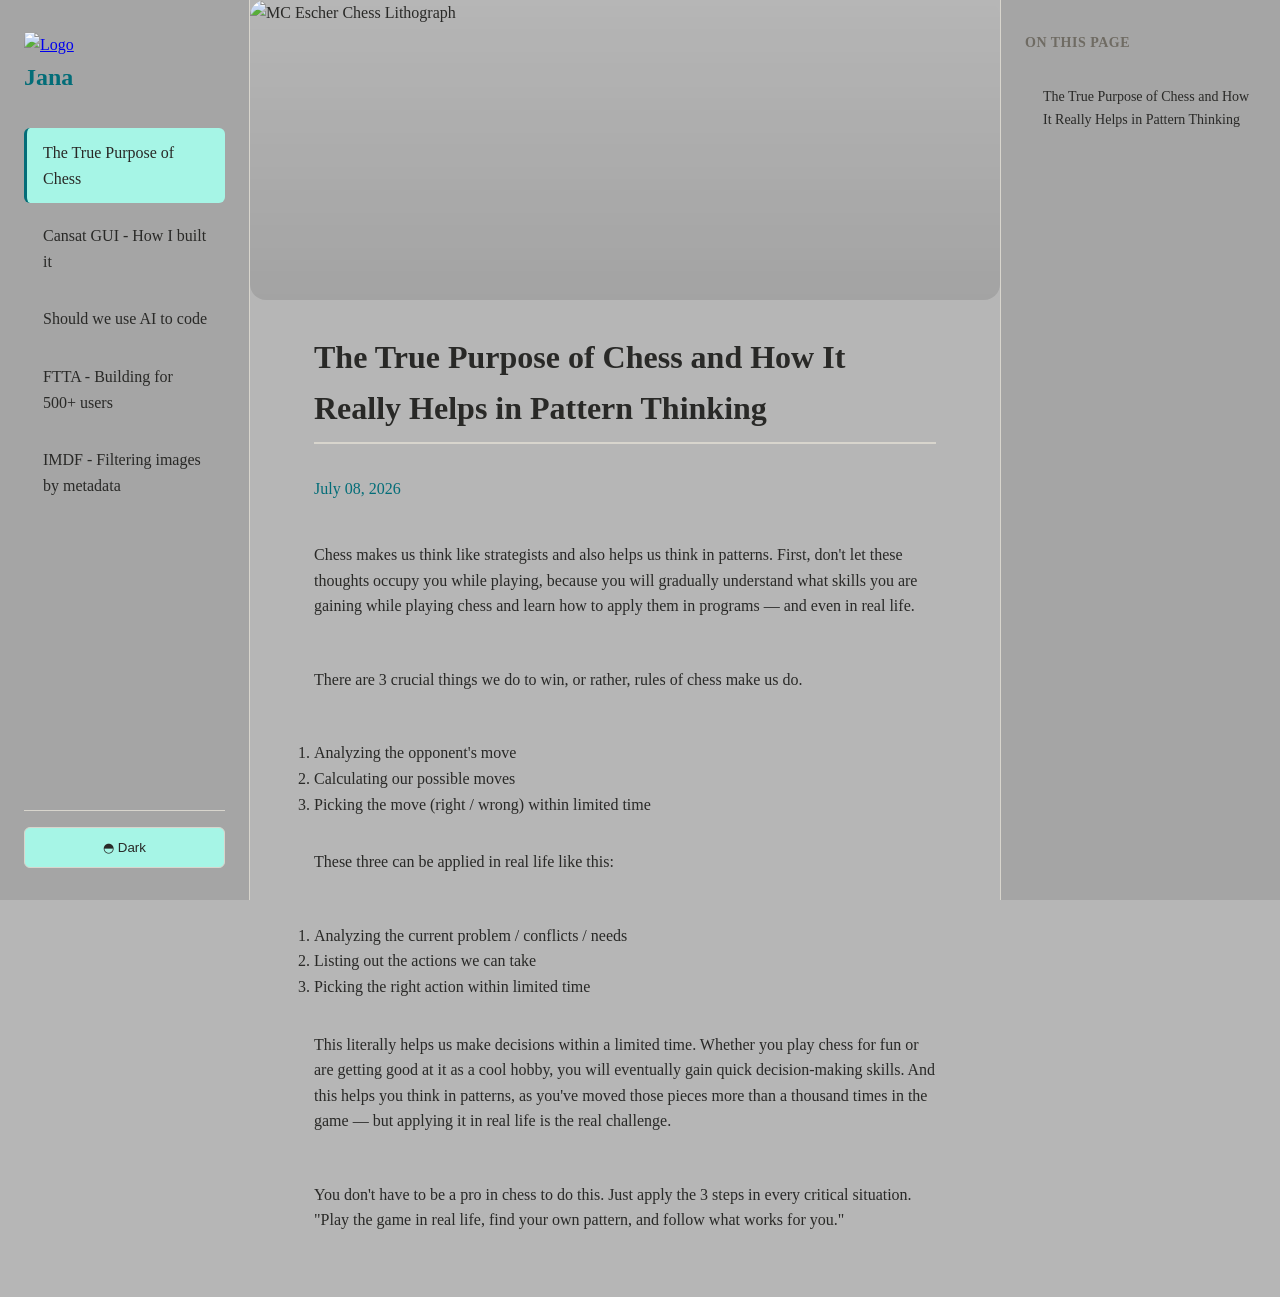
==== commit 5ee37c81: "refactor: add FTTA/IMDF blog posts and fix resume URLs" ====
--- a/blog.html
+++ b/blog.html
@@ -21,6 +21,8 @@
 						<li><a href="#BL-01" class="nav-link active">The True Purpose of Chess</a></li>
 						<li><a href="#BL-02" class="nav-link">Cansat GUI - How I built it</a></li>
 						<li><a href="#BL-04" class="nav-link">Should we use AI to code</a></li>
+						<li><a href="#BL-05" class="nav-link">FTTA - Building for 500+ users</a></li>
+						<li><a href="#BL-06" class="nav-link">IMDF - Filtering images by metadata</a></li>
 					</ul>
 				</nav>
 				<div class="theme-toggle">
@@ -105,6 +107,22 @@
 						<p>Being an extremist never ends well, and we've seen this pattern in history many times. So learn to be in the gray area.</p>
 					</div>
 				</section>
+				<section id="BL-05" class="page-section">
+					<h2>FTTA - Building a Faculty Time Tracking Application for 500+ Users</h2>
+					<div class="blog-list">						<span class="blog-date">August 05, 2026</span>
+						<p>Most private institutions still track faculty attendance on paper or in messy spreadsheets. FTTA was built to fix that. It's a full-stack web application that lets the admin monitor faculty availability, track their sessions, and keep student attendance records - all from a single dashboard.</p>
+						<p>The core requirement was access control. Only emails from the organization's allowed domains can log in, implemented with Google OAuth 2.0 and role-based access control (RBAC) through Passport.js. Admins see everything; faculty log their sessions and student details.</p>
+						<p>It's running in production right now with 500+ active users, deployed using Docker, Vercel and Heroku. The codebase is currently closed source.</p>
+					</div>
+				</section>
+				<section id="BL-06" class="page-section">
+					<h2>IMDF - A REST API to Filter Images by their Metadata</h2>
+					<div class="blog-list">						<span class="blog-date">August 10, 2026</span>
+						<p>Image Meta Data Filter (IMDF) is a REST API that stores images in the cloud and lets you filter them by the metadata embedded in the files - geo-location, capture date, device name and more.</p>
+						<p>Uploads are handled with Multer, files are stored in Cloudinary, and the metadata is persisted in MongoDB. The API is built with Node.js and Express, and deployed using Docker and Render.</p>
+						<p>The server-side logic stays simple: extract the metadata on upload, store it alongside the file reference, and return filtered results based on query parameters.</p>
+					</div>
+				</section>
 			</main>
 
 			<!-- Right Sidebar - Page Outline -->
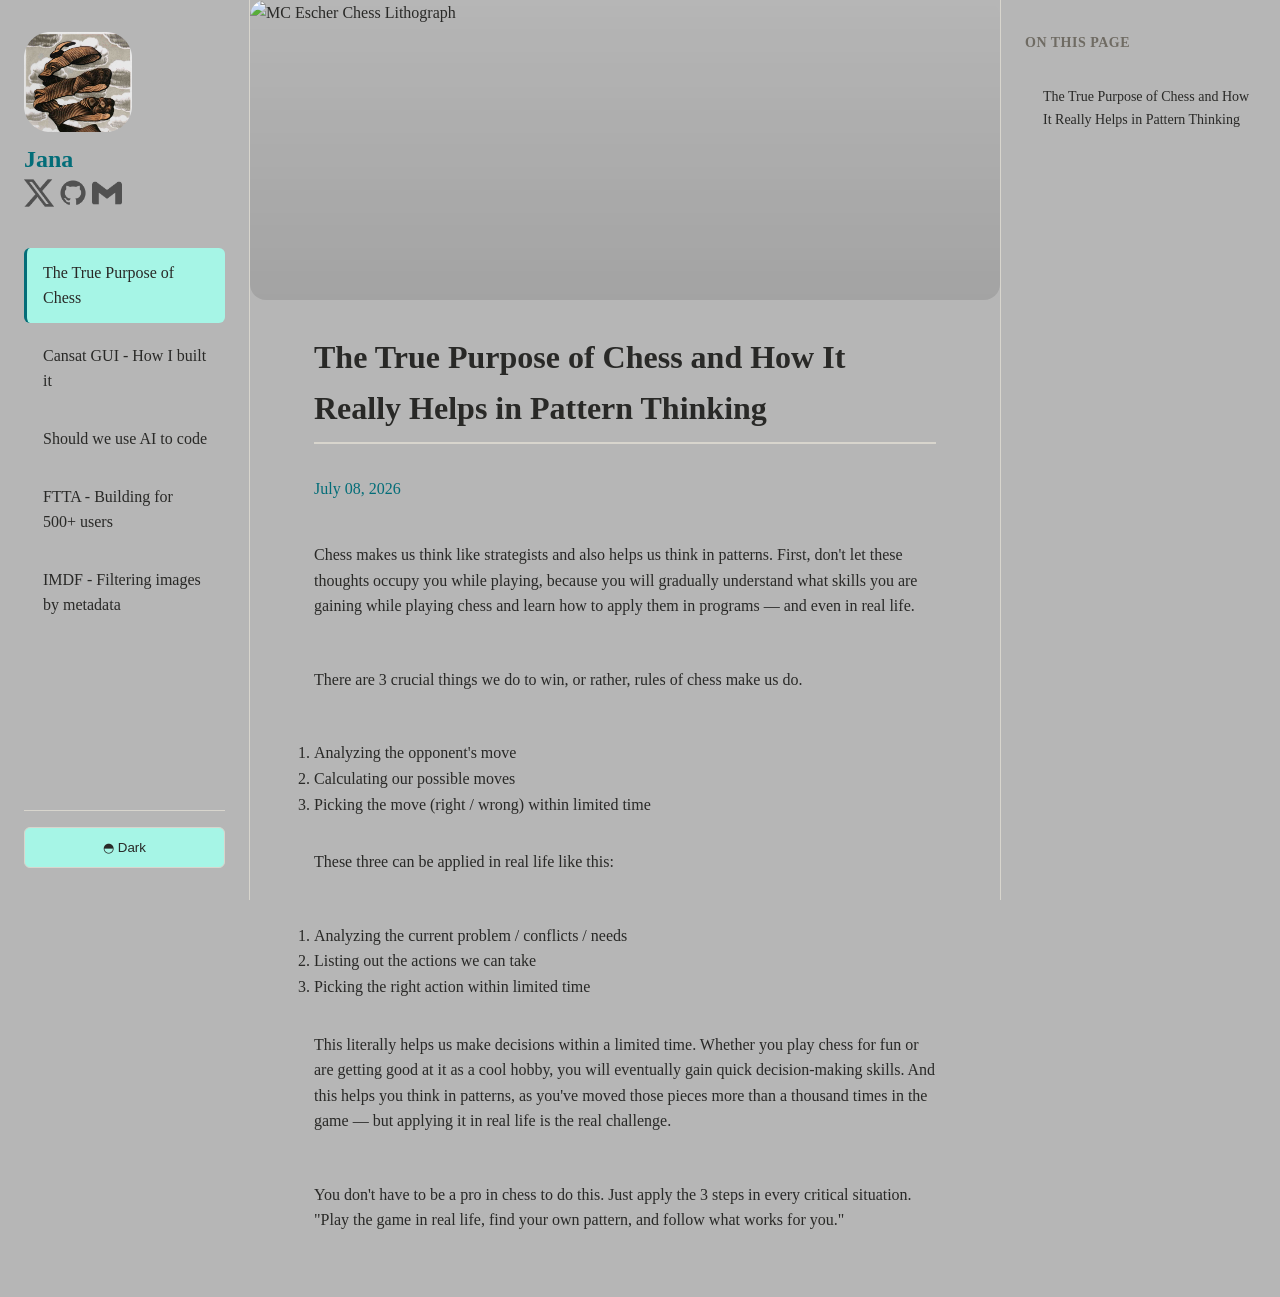
==== commit 58115fa5: "update contact links" ====
--- a/blog.html
+++ b/blog.html
@@ -13,8 +13,11 @@
 			<!-- Left Sidebar Navigation -->
 			<aside class="sidebar-left">
 				<div class="logo">
-					<a href="index.html#about"><img src="assets/jana.png" height="60" alt="Logo"></a>
+					<a href="index.html#about"><img src="assets/profile.png" height="100" alt="Logo"></a>
 					<h1>Jana</h1>
+					<a href="https://x.com/JanaB99430"><img src="assets/x.png" height="30" width="30" alt="x"></a>
+					<a href="https://github.com/janardhan345"><img src="assets/github.png" height="30" width="30" alt="GitHub"></a>
+					<a href="mailto:janabalu694@gmail.com"><img src="assets/gmail.png" height="30" width="30" alt="gmail"></a>
 				</div>
 				<nav class="nav-main">
 					<ul>
@@ -38,7 +41,8 @@
 						<img src="assets/mc-escher-chess.jpg" alt="MC Escher Chess Lithograph">
 					</div>
 					<h2>The True Purpose of Chess and How It Really Helps in Pattern Thinking</h2>
-					<div class="blog-list">						<span class="blog-date">July 08, 2026</span>
+					<div class="blog-list">
+						<span class="blog-date">July 08, 2026</span>
 						<p>Chess makes us think like strategists and also helps us think in patterns. First, don't let these thoughts occupy you while playing, because you will gradually understand what skills you are gaining while playing chess and learn how to apply them in programs — and even in real life.</p>
 						<p>There are 3 crucial things we do to win, or rather, rules of chess make us do.</p>
 						<ol>
@@ -61,45 +65,50 @@
 						<img src="assets/GUI - built.png" alt="GUI built phases">
 					</div>
 					<h2>How I built it - CANSAT GUI</h2>
-					<div class="blog-list">       <span class="blog-date">November 02, 2025</span>
-                        <h3>The Beginning</h3>
-<p>As I joined the team, I was instructed to build the GUI using pyQt or even C++, because that's the usual way to build a GUI that connects with hardware components (Teensy 4.1 microcontroller, BME, BMP, IMU and other sensors, resistors, capacitors, etc.) which communicate through an XBee module for long-distance communication over about 1000m. All of this setup connects to the laptop running the GUI via USB cable.</p>
-<div class="mermaid" data-rendered="true"><svg id="mermaid-mscyezie-71xnfo" width="100%" xmlns="http://www.w3.org/2000/svg" class="flowchart" style="max-width: 276px;" viewBox="0 0 276 718" role="graphics-document document" aria-roledescription="flowchart-v2"><style>#mermaid-mscyezie-71xnfo{font-family:"trebuchet ms",verdana,arial,sans-serif;font-size:16px;fill:#333;}@keyframes edge-animation-frame{from{stroke-dashoffset:0;}}@keyframes dash{to{stroke-dashoffset:0;}}#mermaid-mscyezie-71xnfo .edge-animation-slow{stroke-dasharray:9,5!important;stroke-dashoffset:900;animation:dash 50s linear infinite;stroke-linecap:round;}#mermaid-mscyezie-71xnfo .edge-animation-fast{stroke-dasharray:9,5!important;stroke-dashoffset:900;animation:dash 20s linear infinite;stroke-linecap:round;}#mermaid-mscyezie-71xnfo .error-icon{fill:#552222;}#mermaid-mscyezie-71xnfo .error-text{fill:#552222;stroke:#552222;}#mermaid-mscyezie-71xnfo .edge-thickness-normal{stroke-width:1px;}#mermaid-mscyezie-71xnfo .edge-thickness-thick{stroke-width:3.5px;}#mermaid-mscyezie-71xnfo .edge-pattern-solid{stroke-dasharray:0;}#mermaid-mscyezie-71xnfo .edge-thickness-invisible{stroke-width:0;fill:none;}#mermaid-mscyezie-71xnfo .edge-pattern-dashed{stroke-dasharray:3;}#mermaid-mscyezie-71xnfo .edge-pattern-dotted{stroke-dasharray:2;}#mermaid-mscyezie-71xnfo .marker{fill:#333333;stroke:#333333;}#mermaid-mscyezie-71xnfo .marker.cross{stroke:#333333;}#mermaid-mscyezie-71xnfo svg{font-family:"trebuchet ms",verdana,arial,sans-serif;font-size:16px;}#mermaid-mscyezie-71xnfo p{margin:0;}#mermaid-mscyezie-71xnfo .label{font-family:"trebuchet ms",verdana,arial,sans-serif;color:#333;}#mermaid-mscyezie-71xnfo .cluster-label text{fill:#333;}#mermaid-mscyezie-71xnfo .cluster-label span{color:#333;}#mermaid-mscyezie-71xnfo .cluster-label span p{background-color:transparent;}#mermaid-mscyezie-71xnfo .label text,#mermaid-mscyezie-71xnfo span{fill:#333;color:#333;}#mermaid-mscyezie-71xnfo .node rect,#mermaid-mscyezie-71xnfo .node circle,#mermaid-mscyezie-71xnfo .node ellipse,#mermaid-mscyezie-71xnfo .node polygon,#mermaid-mscyezie-71xnfo .node path{fill:#ECECFF;stroke:#9370DB;stroke-width:1px;}#mermaid-mscyezie-71xnfo .rough-node .label text,#mermaid-mscyezie-71xnfo .node .label text,#mermaid-mscyezie-71xnfo .image-shape .label,#mermaid-mscyezie-71xnfo .icon-shape .label{text-anchor:middle;}#mermaid-mscyezie-71xnfo .node .katex path{fill:#000;stroke:#000;stroke-width:1px;}#mermaid-mscyezie-71xnfo .rough-node .label,#mermaid-mscyezie-71xnfo .node .label,#mermaid-mscyezie-71xnfo .image-shape .label,#mermaid-mscyezie-71xnfo .icon-shape .label{text-align:center;}#mermaid-mscyezie-71xnfo .node.clickable{cursor:pointer;}#mermaid-mscyezie-71xnfo .root .anchor path{fill:#333333!important;stroke-width:0;stroke:#333333;}#mermaid-mscyezie-71xnfo .arrowheadPath{fill:#333333;}#mermaid-mscyezie-71xnfo .edgePath .path{stroke:#333333;stroke-width:2.0px;}#mermaid-mscyezie-71xnfo .flowchart-link{stroke:#333333;fill:none;}#mermaid-mscyezie-71xnfo .edgeLabel{background-color:rgba(232,232,232, 0.8);text-align:center;}#mermaid-mscyezie-71xnfo .edgeLabel p{background-color:rgba(232,232,232, 0.8);}#mermaid-mscyezie-71xnfo .edgeLabel rect{opacity:0.5;background-color:rgba(232,232,232, 0.8);fill:rgba(232,232,232, 0.8);}#mermaid-mscyezie-71xnfo .labelBkg{background-color:rgba(232, 232, 232, 0.5);}#mermaid-mscyezie-71xnfo .cluster rect{fill:#ffffde;stroke:#aaaa33;stroke-width:1px;}#mermaid-mscyezie-71xnfo .cluster text{fill:#333;}#mermaid-mscyezie-71xnfo .cluster span{color:#333;}#mermaid-mscyezie-71xnfo div.mermaidTooltip{position:absolute;text-align:center;max-width:200px;padding:2px;font-family:"trebuchet ms",verdana,arial,sans-serif;font-size:12px;background:hsl(80, 100%, 96.2745098039%);border:1px solid #aaaa33;border-radius:2px;pointer-events:none;z-index:100;}#mermaid-mscyezie-71xnfo .flowchartTitleText{text-anchor:middle;font-size:18px;fill:#333;}#mermaid-mscyezie-71xnfo rect.text{fill:none;stroke-width:0;}#mermaid-mscyezie-71xnfo .icon-shape,#mermaid-mscyezie-71xnfo .image-shape{background-color:rgba(232,232,232, 0.8);text-align:center;}#mermaid-mscyezie-71xnfo .icon-shape p,#mermaid-mscyezie-71xnfo .image-shape p{background-color:rgba(232,232,232, 0.8);padding:2px;}#mermaid-mscyezie-71xnfo .icon-shape rect,#mermaid-mscyezie-71xnfo .image-shape rect{opacity:0.5;background-color:rgba(232,232,232, 0.8);fill:rgba(232,232,232, 0.8);}#mermaid-mscyezie-71xnfo .label-icon{display:inline-block;height:1em;overflow:visible;vertical-align:-0.125em;}#mermaid-mscyezie-71xnfo .node .label-icon path{fill:currentColor;stroke:revert;stroke-width:revert;}#mermaid-mscyezie-71xnfo :root{--mermaid-font-family:"trebuchet ms",verdana,arial,sans-serif;}</style><g><marker id="mermaid-mscyezie-71xnfo_flowchart-v2-pointEnd" class="marker flowchart-v2" viewBox="0 0 10 10" refX="5" refY="5" markerUnits="userSpaceOnUse" markerWidth="8" markerHeight="8" orient="auto"><path d="M 0 0 L 10 5 L 0 10 z" class="arrowMarkerPath" style="stroke-width: 1px; stroke-dasharray: 1px, 0px;"></path></marker><marker id="mermaid-mscyezie-71xnfo_flowchart-v2-pointStart" class="marker flowchart-v2" viewBox="0 0 10 10" refX="4.5" refY="5" markerUnits="userSpaceOnUse" markerWidth="8" markerHeight="8" orient="auto"><path d="M 0 5 L 10 10 L 10 0 z" class="arrowMarkerPath" style="stroke-width: 1px; stroke-dasharray: 1px, 0px;"></path></marker><marker id="mermaid-mscyezie-71xnfo_flowchart-v2-circleEnd" class="marker flowchart-v2" viewBox="0 0 10 10" refX="11" refY="5" markerUnits="userSpaceOnUse" markerWidth="11" markerHeight="11" orient="auto"><circle cx="5" cy="5" r="5" class="arrowMarkerPath" style="stroke-width: 1px; stroke-dasharray: 1px, 0px;"></circle></marker><marker id="mermaid-mscyezie-71xnfo_flowchart-v2-circleStart" class="marker flowchart-v2" viewBox="0 0 10 10" refX="-1" refY="5" markerUnits="userSpaceOnUse" markerWidth="11" markerHeight="11" orient="auto"><circle cx="5" cy="5" r="5" class="arrowMarkerPath" style="stroke-width: 1px; stroke-dasharray: 1px, 0px;"></circle></marker><marker id="mermaid-mscyezie-71xnfo_flowchart-v2-crossEnd" class="marker cross flowchart-v2" viewBox="0 0 11 11" refX="12" refY="5.2" markerUnits="userSpaceOnUse" markerWidth="11" markerHeight="11" orient="auto"><path d="M 1,1 l 9,9 M 10,1 l -9,9" class="arrowMarkerPath" style="stroke-width: 2px; stroke-dasharray: 1px, 0px;"></path></marker><marker id="mermaid-mscyezie-71xnfo_flowchart-v2-crossStart" class="marker cross flowchart-v2" viewBox="0 0 11 11" refX="-1" refY="5.2" markerUnits="userSpaceOnUse" markerWidth="11" markerHeight="11" orient="auto"><path d="M 1,1 l 9,9 M 10,1 l -9,9" class="arrowMarkerPath" style="stroke-width: 2px; stroke-dasharray: 1px, 0px;"></path></marker><g class="root"><g class="clusters"></g><g class="edgePaths"><path d="M138,62L138,66.167C138,70.333,138,78.667,138,86.333C138,94,138,101,138,104.5L138,108" id="L_A_B_0" class="edge-thickness-normal edge-pattern-solid edge-thickness-normal edge-pattern-solid flowchart-link" style=";" data-edge="true" data-et="edge" data-id="L_A_B_0" data-points="W3sieCI6MTM4LCJ5Ijo2Mn0seyJ4IjoxMzgsInkiOjg3fSx7IngiOjEzOCwieSI6MTEyfV0=" marker-end="url(#mermaid-mscyezie-71xnfo_flowchart-v2-pointEnd)"></path><path d="M138,166L138,170.167C138,174.333,138,182.667,138,190.333C138,198,138,205,138,208.5L138,212" id="L_B_C_0" class="edge-thickness-normal edge-pattern-solid edge-thickness-normal edge-pattern-solid flowchart-link" style=";" data-edge="true" data-et="edge" data-id="L_B_C_0" data-points="W3sieCI6MTM4LCJ5IjoxNjZ9LHsieCI6MTM4LCJ5IjoxOTF9LHsieCI6MTM4LCJ5IjoyMTZ9XQ==" marker-end="url(#mermaid-mscyezie-71xnfo_flowchart-v2-pointEnd)"></path><path d="M138,270L138,274.167C138,278.333,138,286.667,138,294.333C138,302,138,309,138,312.5L138,316" id="L_C_D_0" class="edge-thickness-normal edge-pattern-solid edge-thickness-normal edge-pattern-solid flowchart-link" style=";" data-edge="true" data-et="edge" data-id="L_C_D_0" data-points="W3sieCI6MTM4LCJ5IjoyNzB9LHsieCI6MTM4LCJ5IjoyOTV9LHsieCI6MTM4LCJ5IjozMjB9XQ==" marker-end="url(#mermaid-mscyezie-71xnfo_flowchart-v2-pointEnd)"></path><path d="M138,374L138,378.167C138,382.333,138,390.667,138,398.333C138,406,138,413,138,416.5L138,420" id="L_D_E_0" class="edge-thickness-normal edge-pattern-solid edge-thickness-normal edge-pattern-solid flowchart-link" style=";" data-edge="true" data-et="edge" data-id="L_D_E_0" data-points="W3sieCI6MTM4LCJ5IjozNzR9LHsieCI6MTM4LCJ5IjozOTl9LHsieCI6MTM4LCJ5Ijo0MjR9XQ==" marker-end="url(#mermaid-mscyezie-71xnfo_flowchart-v2-pointEnd)"></path><path d="M138,478L138,482.167C138,486.333,138,494.667,138,502.333C138,510,138,517,138,520.5L138,524" id="L_E_F_0" class="edge-thickness-normal edge-pattern-solid edge-thickness-normal edge-pattern-solid flowchart-link" style=";" data-edge="true" data-et="edge" data-id="L_E_F_0" data-points="W3sieCI6MTM4LCJ5Ijo0Nzh9LHsieCI6MTM4LCJ5Ijo1MDN9LHsieCI6MTM4LCJ5Ijo1Mjh9XQ==" marker-end="url(#mermaid-mscyezie-71xnfo_flowchart-v2-pointEnd)"></path><path d="M138,582L138,586.167C138,590.333,138,598.667,138,606.333C138,614,138,621,138,624.5L138,628" id="L_F_G_0" class="edge-thickness-normal edge-pattern-solid edge-thickness-normal edge-pattern-solid flowchart-link" style=";" data-edge="true" data-et="edge" data-id="L_F_G_0" data-points="W3sieCI6MTM4LCJ5Ijo1ODJ9LHsieCI6MTM4LCJ5Ijo2MDd9LHsieCI6MTM4LCJ5Ijo2MzJ9XQ==" marker-end="url(#mermaid-mscyezie-71xnfo_flowchart-v2-pointEnd)"></path></g><g class="edgeLabels"><g class="edgeLabel"><g class="label" data-id="L_A_B_0" transform="translate(0, 0)"><foreignObject width="0" height="0"><div style="display: table-cell; white-space: nowrap; line-height: 1.5; max-width: 200px; text-align: center;" xmlns="http://www.w3.org/1999/xhtml" class="labelBkg"><span class="edgeLabel"></span></div></foreignObject></g></g><g class="edgeLabel"><g class="label" data-id="L_B_C_0" transform="translate(0, 0)"><foreignObject width="0" height="0"><div style="display: table-cell; white-space: nowrap; line-height: 1.5; max-width: 200px; text-align: center;" xmlns="http://www.w3.org/1999/xhtml" class="labelBkg"><span class="edgeLabel"></span></div></foreignObject></g></g><g class="edgeLabel"><g class="label" data-id="L_C_D_0" transform="translate(0, 0)"><foreignObject width="0" height="0"><div style="display: table-cell; white-space: nowrap; line-height: 1.5; max-width: 200px; text-align: center;" xmlns="http://www.w3.org/1999/xhtml" class="labelBkg"><span class="edgeLabel"></span></div></foreignObject></g></g><g class="edgeLabel"><g class="label" data-id="L_D_E_0" transform="translate(0, 0)"><foreignObject width="0" height="0"><div style="display: table-cell; white-space: nowrap; line-height: 1.5; max-width: 200px; text-align: center;" xmlns="http://www.w3.org/1999/xhtml" class="labelBkg"><span class="edgeLabel"></span></div></foreignObject></g></g><g class="edgeLabel"><g class="label" data-id="L_E_F_0" transform="translate(0, 0)"><foreignObject width="0" height="0"><div style="display: table-cell; white-space: nowrap; line-height: 1.5; max-width: 200px; text-align: center;" xmlns="http://www.w3.org/1999/xhtml" class="labelBkg"><span class="edgeLabel"></span></div></foreignObject></g></g><g class="edgeLabel"><g class="label" data-id="L_F_G_0" transform="translate(0, 0)"><foreignObject width="0" height="0"><div style="display: table-cell; white-space: nowrap; line-height: 1.5; max-width: 200px; text-align: center;" xmlns="http://www.w3.org/1999/xhtml" class="labelBkg"><span class="edgeLabel"></span></div></foreignObject></g></g></g><g class="nodes"><g class="node default" id="flowchart-A-0" transform="translate(138, 35)"><rect class="basic label-container" style="" x="-53.94166564941406" y="-27" width="107.88333129882812" height="54"></rect><g class="label" style="" transform="translate(-23.941665649414062, -12)"><rect></rect><foreignObject width="47.883331298828125" height="24"><div style="display: table-cell; white-space: nowrap; line-height: 1.5; max-width: 200px; text-align: center;" xmlns="http://www.w3.org/1999/xhtml"><span class="nodeLabel"><p>Teensy</p></span></div></foreignObject></g></g><g class="node default" id="flowchart-B-1" transform="translate(138, 139)"><rect class="basic label-container" style="" x="-104.7750015258789" y="-27" width="209.5500030517578" height="54"></rect><g class="label" style="" transform="translate(-74.7750015258789, -12)"><rect></rect><foreignObject width="149.5500030517578" height="24"><div style="display: table-cell; white-space: nowrap; line-height: 1.5; max-width: 200px; text-align: center;" xmlns="http://www.w3.org/1999/xhtml"><span class="nodeLabel"><p>XBee Dipole Antenna</p></span></div></foreignObject></g></g><g class="node default" id="flowchart-C-3" transform="translate(138, 243)"><rect class="basic label-container" style="" x="-92.56666564941406" y="-27" width="185.13333129882812" height="54"></rect><g class="label" style="" transform="translate(-62.56666564941406, -12)"><rect></rect><foreignObject width="125.13333129882812" height="24"><div style="display: table-cell; white-space: nowrap; line-height: 1.5; max-width: 200px; text-align: center;" xmlns="http://www.w3.org/1999/xhtml"><span class="nodeLabel"><p>Yagi Uda Antenna</p></span></div></foreignObject></g></g><g class="node default" id="flowchart-D-5" transform="translate(138, 347)"><rect class="basic label-container" style="" x="-75.64167022705078" y="-27" width="151.28334045410156" height="54"></rect><g class="label" style="" transform="translate(-45.64167022705078, -12)"><rect></rect><foreignObject width="91.28334045410156" height="24"><div style="display: table-cell; white-space: nowrap; line-height: 1.5; max-width: 200px; text-align: center;" xmlns="http://www.w3.org/1999/xhtml"><span class="nodeLabel"><p>XBee Module</p></span></div></foreignObject></g></g><g class="node default" id="flowchart-E-7" transform="translate(138, 451)"><rect class="basic label-container" style="" x="-66.63333129882812" y="-27" width="133.26666259765625" height="54"></rect><g class="label" style="" transform="translate(-36.633331298828125, -12)"><rect></rect><foreignObject width="73.26666259765625" height="24"><div style="display: table-cell; white-space: nowrap; line-height: 1.5; max-width: 200px; text-align: center;" xmlns="http://www.w3.org/1999/xhtml"><span class="nodeLabel"><p>UART/USB</p></span></div></foreignObject></g></g><g class="node default" id="flowchart-F-9" transform="translate(138, 555)"><rect class="basic label-container" style="" x="-122.05833435058594" y="-27" width="244.11666870117188" height="54"></rect><g class="label" style="" transform="translate(-92.05833435058594, -12)"><rect></rect><foreignObject width="184.11666870117188" height="24"><div style="display: table-cell; white-space: nowrap; line-height: 1.5; max-width: 200px; text-align: center;" xmlns="http://www.w3.org/1999/xhtml"><span class="nodeLabel"><p>serial data getting parsed</p></span></div></foreignObject></g></g><g class="node default" id="flowchart-G-11" transform="translate(138, 671)"><rect class="basic label-container" style="" x="-130" y="-39" width="260" height="78"></rect><g class="label" style="" transform="translate(-100, -24)"><rect></rect><foreignObject width="200" height="48"><div style="display: table; white-space: break-spaces; line-height: 1.5; max-width: 200px; text-align: center; width: 200px;" xmlns="http://www.w3.org/1999/xhtml"><span class="nodeLabel"><p>parsed data visualized in GUI</p></span></div></foreignObject></g></g></g></g></g></svg></div>
-<p>This is the Actual flow</p>
-<hr>
-<h3>Web GUI & Design phase</h3>
-<p>But I didn't want to switch to Python or C++/Qt at that time, so I thought: what if I made this a web GUI? Yes, it's possible, it has more features, and the community support is huge.</p>
-<p>I started designing the GUI pages in Figma, figuring out what was essential and how to organize the telemetry data and visualize it in a meaningful way. So I categorized each telemetry data into sections such as:</p>
-<ul>
-<li>Home page (contains all telemetry data)</li>
-<li>Primary Sensors (crucial telemetry data for the competition)</li>
-<li>Location (telemetry data related to geo-location)</li>
-<li>Orientation (data related to satellite orientation)</li>
-<li>Communication (data related to communications)</li>
-</ul>
-<hr>
-<h3>Implementation Phase</h3>
-<p>After completing the design and organizing the necessary assets, I planned how to implement it (the hardest part, to be honest).</p>
-<p>I asked people on Discord how to implement this web-based GUI and also asked in subreddits for help.</p>
-<p>One person responded well and helped build the frontend. I used HTML, Tailwind CSS, and packages such as Socket.IO client, Chart.js, Leaflet.js, and Three.js for data visualization, all added via CDN for simplicity. Then I optimized the frontend visualization by swapping in a package more suitable for telemetry. That swap really made a great difference — ApexCharts  &lt;-&gt; Chart.js. Because ApexCharts didn't support 10Hz speed, and even when it did, the visualization was too slow or got stuck at moments.</p>
-<p>Now to the backend — this part was supposed to be done first, but my lack of knowledge at that time made me lean toward the frontend. But now I realize backend suits me a lot. So I started learning backend concepts and then chose Node.js, for one reason: I didn't want to switch languages. Then the important concepts came into play: <code>events</code>, <code>eventListener</code>, <code>eventEmitter</code>, <code>Web Sockets</code>, <code>Socket.io</code>.</p>
-<hr>
-<h3>Testing phase & Conclusion</h3>
-<p>After this, I spent my time testing and integrating the parts we built. I wrote more <code>try</code>, <code>catch</code>, <code>throw</code> as I found more edge cases during testing, and finally organized the folder structure and made it to the competition. As expected, all the other competitors built their GUI using either PyQt or C++/Qt. It doesn't matter which stack you use — it's up to us developers to make it better. The flow I made is below:</p>
-<div class="mermaid" data-rendered="true"><svg id="mermaid-mscyezie-f0354m" width="100%" xmlns="http://www.w3.org/2000/svg" class="flowchart" style="max-width: 276px;" viewBox="0 0 276 1046" role="graphics-document document" aria-roledescription="flowchart-v2"><style>#mermaid-mscyezie-f0354m{font-family:"trebuchet ms",verdana,arial,sans-serif;font-size:16px;fill:#333;}@keyframes edge-animation-frame{from{stroke-dashoffset:0;}}@keyframes dash{to{stroke-dashoffset:0;}}#mermaid-mscyezie-f0354m .edge-animation-slow{stroke-dasharray:9,5!important;stroke-dashoffset:900;animation:dash 50s linear infinite;stroke-linecap:round;}#mermaid-mscyezie-f0354m .edge-animation-fast{stroke-dasharray:9,5!important;stroke-dashoffset:900;animation:dash 20s linear infinite;stroke-linecap:round;}#mermaid-mscyezie-f0354m .error-icon{fill:#552222;}#mermaid-mscyezie-f0354m .error-text{fill:#552222;stroke:#552222;}#mermaid-mscyezie-f0354m .edge-thickness-normal{stroke-width:1px;}#mermaid-mscyezie-f0354m .edge-thickness-thick{stroke-width:3.5px;}#mermaid-mscyezie-f0354m .edge-pattern-solid{stroke-dasharray:0;}#mermaid-mscyezie-f0354m .edge-thickness-invisible{stroke-width:0;fill:none;}#mermaid-mscyezie-f0354m .edge-pattern-dashed{stroke-dasharray:3;}#mermaid-mscyezie-f0354m .edge-pattern-dotted{stroke-dasharray:2;}#mermaid-mscyezie-f0354m .marker{fill:#333333;stroke:#333333;}#mermaid-mscyezie-f0354m .marker.cross{stroke:#333333;}#mermaid-mscyezie-f0354m svg{font-family:"trebuchet ms",verdana,arial,sans-serif;font-size:16px;}#mermaid-mscyezie-f0354m p{margin:0;}#mermaid-mscyezie-f0354m .label{font-family:"trebuchet ms",verdana,arial,sans-serif;color:#333;}#mermaid-mscyezie-f0354m .cluster-label text{fill:#333;}#mermaid-mscyezie-f0354m .cluster-label span{color:#333;}#mermaid-mscyezie-f0354m .cluster-label span p{background-color:transparent;}#mermaid-mscyezie-f0354m .label text,#mermaid-mscyezie-f0354m span{fill:#333;color:#333;}#mermaid-mscyezie-f0354m .node rect,#mermaid-mscyezie-f0354m .node circle,#mermaid-mscyezie-f0354m .node ellipse,#mermaid-mscyezie-f0354m .node polygon,#mermaid-mscyezie-f0354m .node path{fill:#ECECFF;stroke:#9370DB;stroke-width:1px;}#mermaid-mscyezie-f0354m .rough-node .label text,#mermaid-mscyezie-f0354m .node .label text,#mermaid-mscyezie-f0354m .image-shape .label,#mermaid-mscyezie-f0354m .icon-shape .label{text-anchor:middle;}#mermaid-mscyezie-f0354m .node .katex path{fill:#000;stroke:#000;stroke-width:1px;}#mermaid-mscyezie-f0354m .rough-node .label,#mermaid-mscyezie-f0354m .node .label,#mermaid-mscyezie-f0354m .image-shape .label,#mermaid-mscyezie-f0354m .icon-shape .label{text-align:center;}#mermaid-mscyezie-f0354m .node.clickable{cursor:pointer;}#mermaid-mscyezie-f0354m .root .anchor path{fill:#333333!important;stroke-width:0;stroke:#333333;}#mermaid-mscyezie-f0354m .arrowheadPath{fill:#333333;}#mermaid-mscyezie-f0354m .edgePath .path{stroke:#333333;stroke-width:2.0px;}#mermaid-mscyezie-f0354m .flowchart-link{stroke:#333333;fill:none;}#mermaid-mscyezie-f0354m .edgeLabel{background-color:rgba(232,232,232, 0.8);text-align:center;}#mermaid-mscyezie-f0354m .edgeLabel p{background-color:rgba(232,232,232, 0.8);}#mermaid-mscyezie-f0354m .edgeLabel rect{opacity:0.5;background-color:rgba(232,232,232, 0.8);fill:rgba(232,232,232, 0.8);}#mermaid-mscyezie-f0354m .labelBkg{background-color:rgba(232, 232, 232, 0.5);}#mermaid-mscyezie-f0354m .cluster rect{fill:#ffffde;stroke:#aaaa33;stroke-width:1px;}#mermaid-mscyezie-f0354m .cluster text{fill:#333;}#mermaid-mscyezie-f0354m .cluster span{color:#333;}#mermaid-mscyezie-f0354m div.mermaidTooltip{position:absolute;text-align:center;max-width:200px;padding:2px;font-family:"trebuchet ms",verdana,arial,sans-serif;font-size:12px;background:hsl(80, 100%, 96.2745098039%);border:1px solid #aaaa33;border-radius:2px;pointer-events:none;z-index:100;}#mermaid-mscyezie-f0354m .flowchartTitleText{text-anchor:middle;font-size:18px;fill:#333;}#mermaid-mscyezie-f0354m rect.text{fill:none;stroke-width:0;}#mermaid-mscyezie-f0354m .icon-shape,#mermaid-mscyezie-f0354m .image-shape{background-color:rgba(232,232,232, 0.8);text-align:center;}#mermaid-mscyezie-f0354m .icon-shape p,#mermaid-mscyezie-f0354m .image-shape p{background-color:rgba(232,232,232, 0.8);padding:2px;}#mermaid-mscyezie-f0354m .icon-shape rect,#mermaid-mscyezie-f0354m .image-shape rect{opacity:0.5;background-color:rgba(232,232,232, 0.8);fill:rgba(232,232,232, 0.8);}#mermaid-mscyezie-f0354m .label-icon{display:inline-block;height:1em;overflow:visible;vertical-align:-0.125em;}#mermaid-mscyezie-f0354m .node .label-icon path{fill:currentColor;stroke:revert;stroke-width:revert;}#mermaid-mscyezie-f0354m :root{--mermaid-font-family:"trebuchet ms",verdana,arial,sans-serif;}</style><g><marker id="mermaid-mscyezie-f0354m_flowchart-v2-pointEnd" class="marker flowchart-v2" viewBox="0 0 10 10" refX="5" refY="5" markerUnits="userSpaceOnUse" markerWidth="8" markerHeight="8" orient="auto"><path d="M 0 0 L 10 5 L 0 10 z" class="arrowMarkerPath" style="stroke-width: 1px; stroke-dasharray: 1px, 0px;"></path></marker><marker id="mermaid-mscyezie-f0354m_flowchart-v2-pointStart" class="marker flowchart-v2" viewBox="0 0 10 10" refX="4.5" refY="5" markerUnits="userSpaceOnUse" markerWidth="8" markerHeight="8" orient="auto"><path d="M 0 5 L 10 10 L 10 0 z" class="arrowMarkerPath" style="stroke-width: 1px; stroke-dasharray: 1px, 0px;"></path></marker><marker id="mermaid-mscyezie-f0354m_flowchart-v2-circleEnd" class="marker flowchart-v2" viewBox="0 0 10 10" refX="11" refY="5" markerUnits="userSpaceOnUse" markerWidth="11" markerHeight="11" orient="auto"><circle cx="5" cy="5" r="5" class="arrowMarkerPath" style="stroke-width: 1px; stroke-dasharray: 1px, 0px;"></circle></marker><marker id="mermaid-mscyezie-f0354m_flowchart-v2-circleStart" class="marker flowchart-v2" viewBox="0 0 10 10" refX="-1" refY="5" markerUnits="userSpaceOnUse" markerWidth="11" markerHeight="11" orient="auto"><circle cx="5" cy="5" r="5" class="arrowMarkerPath" style="stroke-width: 1px; stroke-dasharray: 1px, 0px;"></circle></marker><marker id="mermaid-mscyezie-f0354m_flowchart-v2-crossEnd" class="marker cross flowchart-v2" viewBox="0 0 11 11" refX="12" refY="5.2" markerUnits="userSpaceOnUse" markerWidth="11" markerHeight="11" orient="auto"><path d="M 1,1 l 9,9 M 10,1 l -9,9" class="arrowMarkerPath" style="stroke-width: 2px; stroke-dasharray: 1px, 0px;"></path></marker><marker id="mermaid-mscyezie-f0354m_flowchart-v2-crossStart" class="marker cross flowchart-v2" viewBox="0 0 11 11" refX="-1" refY="5.2" markerUnits="userSpaceOnUse" markerWidth="11" markerHeight="11" orient="auto"><path d="M 1,1 l 9,9 M 10,1 l -9,9" class="arrowMarkerPath" style="stroke-width: 2px; stroke-dasharray: 1px, 0px;"></path></marker><g class="root"><g class="clusters"></g><g class="edgePaths"><path d="M138,62L138,66.167C138,70.333,138,78.667,138,86.333C138,94,138,101,138,104.5L138,108" id="L_A_B_0" class="edge-thickness-normal edge-pattern-solid edge-thickness-normal edge-pattern-solid flowchart-link" style=";" data-edge="true" data-et="edge" data-id="L_A_B_0" data-points="W3sieCI6MTM4LCJ5Ijo2Mn0seyJ4IjoxMzgsInkiOjg3fSx7IngiOjEzOCwieSI6MTEyfV0=" marker-end="url(#mermaid-mscyezie-f0354m_flowchart-v2-pointEnd)"></path><path d="M138,166L138,170.167C138,174.333,138,182.667,138,190.333C138,198,138,205,138,208.5L138,212" id="L_B_C_0" class="edge-thickness-normal edge-pattern-solid edge-thickness-normal edge-pattern-solid flowchart-link" style=";" data-edge="true" data-et="edge" data-id="L_B_C_0" data-points="W3sieCI6MTM4LCJ5IjoxNjZ9LHsieCI6MTM4LCJ5IjoxOTF9LHsieCI6MTM4LCJ5IjoyMTZ9XQ==" marker-end="url(#mermaid-mscyezie-f0354m_flowchart-v2-pointEnd)"></path><path d="M138,270L138,274.167C138,278.333,138,286.667,138,294.333C138,302,138,309,138,312.5L138,316" id="L_C_D_0" class="edge-thickness-normal edge-pattern-solid edge-thickness-normal edge-pattern-solid flowchart-link" style=";" data-edge="true" data-et="edge" data-id="L_C_D_0" data-points="W3sieCI6MTM4LCJ5IjoyNzB9LHsieCI6MTM4LCJ5IjoyOTV9LHsieCI6MTM4LCJ5IjozMjB9XQ==" marker-end="url(#mermaid-mscyezie-f0354m_flowchart-v2-pointEnd)"></path><path d="M138,374L138,378.167C138,382.333,138,390.667,138,398.333C138,406,138,413,138,416.5L138,420" id="L_D_E_0" class="edge-thickness-normal edge-pattern-solid edge-thickness-normal edge-pattern-solid flowchart-link" style=";" data-edge="true" data-et="edge" data-id="L_D_E_0" data-points="W3sieCI6MTM4LCJ5IjozNzR9LHsieCI6MTM4LCJ5IjozOTl9LHsieCI6MTM4LCJ5Ijo0MjR9XQ==" marker-end="url(#mermaid-mscyezie-f0354m_flowchart-v2-pointEnd)"></path><path d="M138,478L138,482.167C138,486.333,138,494.667,138,502.333C138,510,138,517,138,520.5L138,524" id="L_E_F_0" class="edge-thickness-normal edge-pattern-solid edge-thickness-normal edge-pattern-solid flowchart-link" style=";" data-edge="true" data-et="edge" data-id="L_E_F_0" data-points="W3sieCI6MTM4LCJ5Ijo0Nzh9LHsieCI6MTM4LCJ5Ijo1MDN9LHsieCI6MTM4LCJ5Ijo1Mjh9XQ==" marker-end="url(#mermaid-mscyezie-f0354m_flowchart-v2-pointEnd)"></path><path d="M138,606L138,610.167C138,614.333,138,622.667,138,630.333C138,638,138,645,138,648.5L138,652" id="L_F_G_0" class="edge-thickness-normal edge-pattern-solid edge-thickness-normal edge-pattern-solid flowchart-link" style=";" data-edge="true" data-et="edge" data-id="L_F_G_0" data-points="W3sieCI6MTM4LCJ5Ijo2MDZ9LHsieCI6MTM4LCJ5Ijo2MzF9LHsieCI6MTM4LCJ5Ijo2NTZ9XQ==" marker-end="url(#mermaid-mscyezie-f0354m_flowchart-v2-pointEnd)"></path><path d="M138,734L138,738.167C138,742.333,138,750.667,138,758.333C138,766,138,773,138,776.5L138,780" id="L_G_H_0" class="edge-thickness-normal edge-pattern-solid edge-thickness-normal edge-pattern-solid flowchart-link" style=";" data-edge="true" data-et="edge" data-id="L_G_H_0" data-points="W3sieCI6MTM4LCJ5Ijo3MzR9LHsieCI6MTM4LCJ5Ijo3NTl9LHsieCI6MTM4LCJ5Ijo3ODR9XQ==" marker-end="url(#mermaid-mscyezie-f0354m_flowchart-v2-pointEnd)"></path><path d="M138,862L138,866.167C138,870.333,138,878.667,138,886.333C138,894,138,901,138,904.5L138,908" id="L_H_I_0" class="edge-thickness-normal edge-pattern-solid edge-thickness-normal edge-pattern-solid flowchart-link" style=";" data-edge="true" data-et="edge" data-id="L_H_I_0" data-points="W3sieCI6MTM4LCJ5Ijo4NjJ9LHsieCI6MTM4LCJ5Ijo4ODd9LHsieCI6MTM4LCJ5Ijo5MTJ9XQ==" marker-end="url(#mermaid-mscyezie-f0354m_flowchart-v2-pointEnd)"></path></g><g class="edgeLabels"><g class="edgeLabel"><g class="label" data-id="L_A_B_0" transform="translate(0, 0)"><foreignObject width="0" height="0"><div style="display: table-cell; white-space: nowrap; line-height: 1.5; max-width: 200px; text-align: center;" xmlns="http://www.w3.org/1999/xhtml" class="labelBkg"><span class="edgeLabel"></span></div></foreignObject></g></g><g class="edgeLabel"><g class="label" data-id="L_B_C_0" transform="translate(0, 0)"><foreignObject width="0" height="0"><div style="display: table-cell; white-space: nowrap; line-height: 1.5; max-width: 200px; text-align: center;" xmlns="http://www.w3.org/1999/xhtml" class="labelBkg"><span class="edgeLabel"></span></div></foreignObject></g></g><g class="edgeLabel"><g class="label" data-id="L_C_D_0" transform="translate(0, 0)"><foreignObject width="0" height="0"><div style="display: table-cell; white-space: nowrap; line-height: 1.5; max-width: 200px; text-align: center;" xmlns="http://www.w3.org/1999/xhtml" class="labelBkg"><span class="edgeLabel"></span></div></foreignObject></g></g><g class="edgeLabel"><g class="label" data-id="L_D_E_0" transform="translate(0, 0)"><foreignObject width="0" height="0"><div style="display: table-cell; white-space: nowrap; line-height: 1.5; max-width: 200px; text-align: center;" xmlns="http://www.w3.org/1999/xhtml" class="labelBkg"><span class="edgeLabel"></span></div></foreignObject></g></g><g class="edgeLabel"><g class="label" data-id="L_E_F_0" transform="translate(0, 0)"><foreignObject width="0" height="0"><div style="display: table-cell; white-space: nowrap; line-height: 1.5; max-width: 200px; text-align: center;" xmlns="http://www.w3.org/1999/xhtml" class="labelBkg"><span class="edgeLabel"></span></div></foreignObject></g></g><g class="edgeLabel"><g class="label" data-id="L_F_G_0" transform="translate(0, 0)"><foreignObject width="0" height="0"><div style="display: table-cell; white-space: nowrap; line-height: 1.5; max-width: 200px; text-align: center;" xmlns="http://www.w3.org/1999/xhtml" class="labelBkg"><span class="edgeLabel"></span></div></foreignObject></g></g><g class="edgeLabel"><g class="label" data-id="L_G_H_0" transform="translate(0, 0)"><foreignObject width="0" height="0"><div style="display: table-cell; white-space: nowrap; line-height: 1.5; max-width: 200px; text-align: center;" xmlns="http://www.w3.org/1999/xhtml" class="labelBkg"><span class="edgeLabel"></span></div></foreignObject></g></g><g class="edgeLabel"><g class="label" data-id="L_H_I_0" transform="translate(0, 0)"><foreignObject width="0" height="0"><div style="display: table-cell; white-space: nowrap; line-height: 1.5; max-width: 200px; text-align: center;" xmlns="http://www.w3.org/1999/xhtml" class="labelBkg"><span class="edgeLabel"></span></div></foreignObject></g></g></g><g class="nodes"><g class="node default" id="flowchart-A-0" transform="translate(138, 35)"><rect class="basic label-container" style="" x="-53.94166564941406" y="-27" width="107.88333129882812" height="54"></rect><g class="label" style="" transform="translate(-23.941665649414062, -12)"><rect></rect><foreignObject width="47.883331298828125" height="24"><div style="display: table-cell; white-space: nowrap; line-height: 1.5; max-width: 200px; text-align: center;" xmlns="http://www.w3.org/1999/xhtml"><span class="nodeLabel"><p>Teensy</p></span></div></foreignObject></g></g><g class="node default" id="flowchart-B-1" transform="translate(138, 139)"><rect class="basic label-container" style="" x="-104.7750015258789" y="-27" width="209.5500030517578" height="54"></rect><g class="label" style="" transform="translate(-74.7750015258789, -12)"><rect></rect><foreignObject width="149.5500030517578" height="24"><div style="display: table-cell; white-space: nowrap; line-height: 1.5; max-width: 200px; text-align: center;" xmlns="http://www.w3.org/1999/xhtml"><span class="nodeLabel"><p>XBee Dipole Antenna</p></span></div></foreignObject></g></g><g class="node default" id="flowchart-C-3" transform="translate(138, 243)"><rect class="basic label-container" style="" x="-92.56666564941406" y="-27" width="185.13333129882812" height="54"></rect><g class="label" style="" transform="translate(-62.56666564941406, -12)"><rect></rect><foreignObject width="125.13333129882812" height="24"><div style="display: table-cell; white-space: nowrap; line-height: 1.5; max-width: 200px; text-align: center;" xmlns="http://www.w3.org/1999/xhtml"><span class="nodeLabel"><p>Yagi Uda Antenna</p></span></div></foreignObject></g></g><g class="node default" id="flowchart-D-5" transform="translate(138, 347)"><rect class="basic label-container" style="" x="-75.64167022705078" y="-27" width="151.28334045410156" height="54"></rect><g class="label" style="" transform="translate(-45.64167022705078, -12)"><rect></rect><foreignObject width="91.28334045410156" height="24"><div style="display: table-cell; white-space: nowrap; line-height: 1.5; max-width: 200px; text-align: center;" xmlns="http://www.w3.org/1999/xhtml"><span class="nodeLabel"><p>XBee Module</p></span></div></foreignObject></g></g><g class="node default" id="flowchart-E-7" transform="translate(138, 451)"><rect class="basic label-container" style="" x="-66.63333129882812" y="-27" width="133.26666259765625" height="54"></rect><g class="label" style="" transform="translate(-36.633331298828125, -12)"><rect></rect><foreignObject width="73.26666259765625" height="24"><div style="display: table-cell; white-space: nowrap; line-height: 1.5; max-width: 200px; text-align: center;" xmlns="http://www.w3.org/1999/xhtml"><span class="nodeLabel"><p>UART/USB</p></span></div></foreignObject></g></g><g class="node default" id="flowchart-F-9" transform="translate(138, 567)"><rect class="basic label-container" style="" x="-130" y="-39" width="260" height="78"></rect><g class="label" style="" transform="translate(-100, -24)"><rect></rect><foreignObject width="200" height="48"><div style="display: table; white-space: break-spaces; line-height: 1.5; max-width: 200px; text-align: center; width: 200px;" xmlns="http://www.w3.org/1999/xhtml"><span class="nodeLabel"><p>serial data getting parsed / used serialport</p></span></div></foreignObject></g></g><g class="node default" id="flowchart-G-11" transform="translate(138, 695)"><rect class="basic label-container" style="" x="-130" y="-39" width="260" height="78"></rect><g class="label" style="" transform="translate(-100, -24)"><rect></rect><foreignObject width="200" height="48"><div style="display: table; white-space: break-spaces; line-height: 1.5; max-width: 200px; text-align: center; width: 200px;" xmlns="http://www.w3.org/1999/xhtml"><span class="nodeLabel"><p>parsed data into socket.io server side</p></span></div></foreignObject></g></g><g class="node default" id="flowchart-H-13" transform="translate(138, 823)"><rect class="basic label-container" style="" x="-130" y="-39" width="260" height="78"></rect><g class="label" style="" transform="translate(-100, -24)"><rect></rect><foreignObject width="200" height="48"><div style="display: table; white-space: break-spaces; line-height: 1.5; max-width: 200px; text-align: center; width: 200px;" xmlns="http://www.w3.org/1999/xhtml"><span class="nodeLabel"><p>socket.io client displays in GUI</p></span></div></foreignObject></g></g><g class="node default" id="flowchart-I-15" transform="translate(138, 975)"><rect class="basic label-container" style="" x="-130" y="-63" width="260" height="126"></rect><g class="label" style="" transform="translate(-100, -48)"><rect></rect><foreignObject width="200" height="96"><div style="display: table; white-space: break-spaces; line-height: 1.5; max-width: 200px; text-align: center; width: 200px;" xmlns="http://www.w3.org/1999/xhtml"><span class="nodeLabel"><p>received telemetry visualized packages such as Chart.JS, Leaflet.Js and Three.Js</p></span></div></foreignObject></g></g></g></g></g></svg></div>
+					<div class="blog-list">
+						<span class="blog-date">November 02, 2025</span>
+						<h3>The Beginning</h3>
+						<p>As I joined the team, I was instructed to build the GUI using pyQt or even C++, because that's the usual way to build a GUI that connects with hardware components (Teensy 4.1 microcontroller, BME, BMP, IMU and other sensors, resistors, capacitors, etc.) which communicate through an XBee module for long-distance communication over about 1000m. All of this setup connects to the laptop running the GUI via USB cable.</p>
+						<div class="mermaid" data-rendered="true"><svg id="mermaid-mscyezie-71xnfo" width="100%" xmlns="http://www.w3.org/2000/svg" class="flowchart" style="max-width: 276px;" viewBox="0 0 276 718" role="graphics-document document" aria-roledescription="flowchart-v2"><style>#mermaid-mscyezie-71xnfo{font-family:"trebuchet ms",verdana,arial,sans-serif;font-size:16px;fill:#333;}@keyframes edge-animation-frame{from{stroke-dashoffset:0;}}@keyframes dash{to{stroke-dashoffset:0;}}#mermaid-mscyezie-71xnfo .edge-animation-slow{stroke-dasharray:9,5!important;stroke-dashoffset:900;animation:dash 50s linear infinite;stroke-linecap:round;}#mermaid-mscyezie-71xnfo .edge-animation-fast{stroke-dasharray:9,5!important;stroke-dashoffset:900;animation:dash 20s linear infinite;stroke-linecap:round;}#mermaid-mscyezie-71xnfo .error-icon{fill:#552222;}#mermaid-mscyezie-71xnfo .error-text{fill:#552222;stroke:#552222;}#mermaid-mscyezie-71xnfo .edge-thickness-normal{stroke-width:1px;}#mermaid-mscyezie-71xnfo .edge-thickness-thick{stroke-width:3.5px;}#mermaid-mscyezie-71xnfo .edge-pattern-solid{stroke-dasharray:0;}#mermaid-mscyezie-71xnfo .edge-thickness-invisible{stroke-width:0;fill:none;}#mermaid-mscyezie-71xnfo .edge-pattern-dashed{stroke-dasharray:3;}#mermaid-mscyezie-71xnfo .edge-pattern-dotted{stroke-dasharray:2;}#mermaid-mscyezie-71xnfo .marker{fill:#333333;stroke:#333333;}#mermaid-mscyezie-71xnfo .marker.cross{stroke:#333333;}#mermaid-mscyezie-71xnfo svg{font-family:"trebuchet ms",verdana,arial,sans-serif;font-size:16px;}#mermaid-mscyezie-71xnfo p{margin:0;}#mermaid-mscyezie-71xnfo .label{font-family:"trebuchet ms",verdana,arial,sans-serif;color:#333;}#mermaid-mscyezie-71xnfo .cluster-label text{fill:#333;}#mermaid-mscyezie-71xnfo .cluster-label span{color:#333;}#mermaid-mscyezie-71xnfo .cluster-label span p{background-color:transparent;}#mermaid-mscyezie-71xnfo .label text,#mermaid-mscyezie-71xnfo span{fill:#333;color:#333;}#mermaid-mscyezie-71xnfo .node rect,#mermaid-mscyezie-71xnfo .node circle,#mermaid-mscyezie-71xnfo .node ellipse,#mermaid-mscyezie-71xnfo .node polygon,#mermaid-mscyezie-71xnfo .node path{fill:#ECECFF;stroke:#9370DB;stroke-width:1px;}#mermaid-mscyezie-71xnfo .rough-node .label text,#mermaid-mscyezie-71xnfo .node .label text,#mermaid-mscyezie-71xnfo .image-shape .label,#mermaid-mscyezie-71xnfo .icon-shape .label{text-anchor:middle;}#mermaid-mscyezie-71xnfo .node .katex path{fill:#000;stroke:#000;stroke-width:1px;}#mermaid-mscyezie-71xnfo .rough-node .label,#mermaid-mscyezie-71xnfo .node .label,#mermaid-mscyezie-71xnfo .image-shape .label,#mermaid-mscyezie-71xnfo .icon-shape .label{text-align:center;}#mermaid-mscyezie-71xnfo .node.clickable{cursor:pointer;}#mermaid-mscyezie-71xnfo .root .anchor path{fill:#333333!important;stroke-width:0;stroke:#333333;}#mermaid-mscyezie-71xnfo .arrowheadPath{fill:#333333;}#mermaid-mscyezie-71xnfo .edgePath .path{stroke:#333333;stroke-width:2.0px;}#mermaid-mscyezie-71xnfo .flowchart-link{stroke:#333333;fill:none;}#mermaid-mscyezie-71xnfo .edgeLabel{background-color:rgba(232,232,232, 0.8);text-align:center;}#mermaid-mscyezie-71xnfo .edgeLabel p{background-color:rgba(232,232,232, 0.8);}#mermaid-mscyezie-71xnfo .edgeLabel rect{opacity:0.5;background-color:rgba(232,232,232, 0.8);fill:rgba(232,232,232, 0.8);}#mermaid-mscyezie-71xnfo .labelBkg{background-color:rgba(232, 232, 232, 0.5);}#mermaid-mscyezie-71xnfo .cluster rect{fill:#ffffde;stroke:#aaaa33;stroke-width:1px;}#mermaid-mscyezie-71xnfo .cluster text{fill:#333;}#mermaid-mscyezie-71xnfo .cluster span{color:#333;}#mermaid-mscyezie-71xnfo div.mermaidTooltip{position:absolute;text-align:center;max-width:200px;padding:2px;font-family:"trebuchet ms",verdana,arial,sans-serif;font-size:12px;background:hsl(80, 100%, 96.2745098039%);border:1px solid #aaaa33;border-radius:2px;pointer-events:none;z-index:100;}#mermaid-mscyezie-71xnfo .flowchartTitleText{text-anchor:middle;font-size:18px;fill:#333;}#mermaid-mscyezie-71xnfo rect.text{fill:none;stroke-width:0;}#mermaid-mscyezie-71xnfo .icon-shape,#mermaid-mscyezie-71xnfo .image-shape{background-color:rgba(232,232,232, 0.8);text-align:center;}#mermaid-mscyezie-71xnfo .icon-shape p,#mermaid-mscyezie-71xnfo .image-shape p{background-color:rgba(232,232,232, 0.8);padding:2px;}#mermaid-mscyezie-71xnfo .icon-shape rect,#mermaid-mscyezie-71xnfo .image-shape rect{opacity:0.5;background-color:rgba(232,232,232, 0.8);fill:rgba(232,232,232, 0.8);}#mermaid-mscyezie-71xnfo .label-icon{display:inline-block;height:1em;overflow:visible;vertical-align:-0.125em;}#mermaid-mscyezie-71xnfo .node .label-icon path{fill:currentColor;stroke:revert;stroke-width:revert;}#mermaid-mscyezie-71xnfo :root{--mermaid-font-family:"trebuchet ms",verdana,arial,sans-serif;}</style><g><marker id="mermaid-mscyezie-71xnfo_flowchart-v2-pointEnd" class="marker flowchart-v2" viewBox="0 0 10 10" refX="5" refY="5" markerUnits="userSpaceOnUse" markerWidth="8" markerHeight="8" orient="auto"><path d="M 0 0 L 10 5 L 0 10 z" class="arrowMarkerPath" style="stroke-width: 1px; stroke-dasharray: 1px, 0px;"></path></marker><marker id="mermaid-mscyezie-71xnfo_flowchart-v2-pointStart" class="marker flowchart-v2" viewBox="0 0 10 10" refX="4.5" refY="5" markerUnits="userSpaceOnUse" markerWidth="8" markerHeight="8" orient="auto"><path d="M 0 5 L 10 10 L 10 0 z" class="arrowMarkerPath" style="stroke-width: 1px; stroke-dasharray: 1px, 0px;"></path></marker><marker id="mermaid-mscyezie-71xnfo_flowchart-v2-circleEnd" class="marker flowchart-v2" viewBox="0 0 10 10" refX="11" refY="5" markerUnits="userSpaceOnUse" markerWidth="11" markerHeight="11" orient="auto"><circle cx="5" cy="5" r="5" class="arrowMarkerPath" style="stroke-width: 1px; stroke-dasharray: 1px, 0px;"></circle></marker><marker id="mermaid-mscyezie-71xnfo_flowchart-v2-circleStart" class="marker flowchart-v2" viewBox="0 0 10 10" refX="-1" refY="5" markerUnits="userSpaceOnUse" markerWidth="11" markerHeight="11" orient="auto"><circle cx="5" cy="5" r="5" class="arrowMarkerPath" style="stroke-width: 1px; stroke-dasharray: 1px, 0px;"></circle></marker><marker id="mermaid-mscyezie-71xnfo_flowchart-v2-crossEnd" class="marker cross flowchart-v2" viewBox="0 0 11 11" refX="12" refY="5.2" markerUnits="userSpaceOnUse" markerWidth="11" markerHeight="11" orient="auto"><path d="M 1,1 l 9,9 M 10,1 l -9,9" class="arrowMarkerPath" style="stroke-width: 2px; stroke-dasharray: 1px, 0px;"></path></marker><marker id="mermaid-mscyezie-71xnfo_flowchart-v2-crossStart" class="marker cross flowchart-v2" viewBox="0 0 11 11" refX="-1" refY="5.2" markerUnits="userSpaceOnUse" markerWidth="11" markerHeight="11" orient="auto"><path d="M 1,1 l 9,9 M 10,1 l -9,9" class="arrowMarkerPath" style="stroke-width: 2px; stroke-dasharray: 1px, 0px;"></path></marker><g class="root"><g class="clusters"></g><g class="edgePaths"><path d="M138,62L138,66.167C138,70.333,138,78.667,138,86.333C138,94,138,101,138,104.5L138,108" id="L_A_B_0" class="edge-thickness-normal edge-pattern-solid edge-thickness-normal edge-pattern-solid flowchart-link" style=";" data-edge="true" data-et="edge" data-id="L_A_B_0" data-points="W3sieCI6MTM4LCJ5Ijo2Mn0seyJ4IjoxMzgsInkiOjg3fSx7IngiOjEzOCwieSI6MTEyfV0=" marker-end="url(#mermaid-mscyezie-71xnfo_flowchart-v2-pointEnd)"></path><path d="M138,166L138,170.167C138,174.333,138,182.667,138,190.333C138,198,138,205,138,208.5L138,212" id="L_B_C_0" class="edge-thickness-normal edge-pattern-solid edge-thickness-normal edge-pattern-solid flowchart-link" style=";" data-edge="true" data-et="edge" data-id="L_B_C_0" data-points="W3sieCI6MTM4LCJ5IjoxNjZ9LHsieCI6MTM4LCJ5IjoxOTF9LHsieCI6MTM4LCJ5IjoyMTZ9XQ==" marker-end="url(#mermaid-mscyezie-71xnfo_flowchart-v2-pointEnd)"></path><path d="M138,270L138,274.167C138,278.333,138,286.667,138,294.333C138,302,138,309,138,312.5L138,316" id="L_C_D_0" class="edge-thickness-normal edge-pattern-solid edge-thickness-normal edge-pattern-solid flowchart-link" style=";" data-edge="true" data-et="edge" data-id="L_C_D_0" data-points="W3sieCI6MTM4LCJ5IjoyNzB9LHsieCI6MTM4LCJ5IjoyOTV9LHsieCI6MTM4LCJ5IjozMjB9XQ==" marker-end="url(#mermaid-mscyezie-71xnfo_flowchart-v2-pointEnd)"></path><path d="M138,374L138,378.167C138,382.333,138,390.667,138,398.333C138,406,138,413,138,416.5L138,420" id="L_D_E_0" class="edge-thickness-normal edge-pattern-solid edge-thickness-normal edge-pattern-solid flowchart-link" style=";" data-edge="true" data-et="edge" data-id="L_D_E_0" data-points="W3sieCI6MTM4LCJ5IjozNzR9LHsieCI6MTM4LCJ5IjozOTl9LHsieCI6MTM4LCJ5Ijo0MjR9XQ==" marker-end="url(#mermaid-mscyezie-71xnfo_flowchart-v2-pointEnd)"></path><path d="M138,478L138,482.167C138,486.333,138,494.667,138,502.333C138,510,138,517,138,520.5L138,524" id="L_E_F_0" class="edge-thickness-normal edge-pattern-solid edge-thickness-normal edge-pattern-solid flowchart-link" style=";" data-edge="true" data-et="edge" data-id="L_E_F_0" data-points="W3sieCI6MTM4LCJ5Ijo0Nzh9LHsieCI6MTM4LCJ5Ijo1MDN9LHsieCI6MTM4LCJ5Ijo1Mjh9XQ==" marker-end="url(#mermaid-mscyezie-71xnfo_flowchart-v2-pointEnd)"></path><path d="M138,582L138,586.167C138,590.333,138,598.667,138,606.333C138,614,138,621,138,624.5L138,628" id="L_F_G_0" class="edge-thickness-normal edge-pattern-solid edge-thickness-normal edge-pattern-solid flowchart-link" style=";" data-edge="true" data-et="edge" data-id="L_F_G_0" data-points="W3sieCI6MTM4LCJ5Ijo1ODJ9LHsieCI6MTM4LCJ5Ijo2MDd9LHsieCI6MTM4LCJ5Ijo2MzJ9XQ==" marker-end="url(#mermaid-mscyezie-71xnfo_flowchart-v2-pointEnd)"></path></g><g class="edgeLabels"><g class="edgeLabel"><g class="label" data-id="L_A_B_0" transform="translate(0, 0)"><foreignObject width="0" height="0"><div style="display: table-cell; white-space: nowrap; line-height: 1.5; max-width: 200px; text-align: center;" xmlns="http://www.w3.org/1999/xhtml" class="labelBkg"><span class="edgeLabel"></span></div></foreignObject></g></g><g class="edgeLabel"><g class="label" data-id="L_B_C_0" transform="translate(0, 0)"><foreignObject width="0" height="0"><div style="display: table-cell; white-space: nowrap; line-height: 1.5; max-width: 200px; text-align: center;" xmlns="http://www.w3.org/1999/xhtml" class="labelBkg"><span class="edgeLabel"></span></div></foreignObject></g></g><g class="edgeLabel"><g class="label" data-id="L_C_D_0" transform="translate(0, 0)"><foreignObject width="0" height="0"><div style="display: table-cell; white-space: nowrap; line-height: 1.5; max-width: 200px; text-align: center;" xmlns="http://www.w3.org/1999/xhtml" class="labelBkg"><span class="edgeLabel"></span></div></foreignObject></g></g><g class="edgeLabel"><g class="label" data-id="L_D_E_0" transform="translate(0, 0)"><foreignObject width="0" height="0"><div style="display: table-cell; white-space: nowrap; line-height: 1.5; max-width: 200px; text-align: center;" xmlns="http://www.w3.org/1999/xhtml" class="labelBkg"><span class="edgeLabel"></span></div></foreignObject></g></g><g class="edgeLabel"><g class="label" data-id="L_E_F_0" transform="translate(0, 0)"><foreignObject width="0" height="0"><div style="display: table-cell; white-space: nowrap; line-height: 1.5; max-width: 200px; text-align: center;" xmlns="http://www.w3.org/1999/xhtml" class="labelBkg"><span class="edgeLabel"></span></div></foreignObject></g></g><g class="edgeLabel"><g class="label" data-id="L_F_G_0" transform="translate(0, 0)"><foreignObject width="0" height="0"><div style="display: table-cell; white-space: nowrap; line-height: 1.5; max-width: 200px; text-align: center;" xmlns="http://www.w3.org/1999/xhtml" class="labelBkg"><span class="edgeLabel"></span></div></foreignObject></g></g></g><g class="nodes"><g class="node default" id="flowchart-A-0" transform="translate(138, 35)"><rect class="basic label-container" style="" x="-53.94166564941406" y="-27" width="107.88333129882812" height="54"></rect><g class="label" style="" transform="translate(-23.941665649414062, -12)"><rect></rect><foreignObject width="47.883331298828125" height="24"><div style="display: table-cell; white-space: nowrap; line-height: 1.5; max-width: 200px; text-align: center;" xmlns="http://www.w3.org/1999/xhtml"><span class="nodeLabel"><p>Teensy</p></span></div></foreignObject></g></g><g class="node default" id="flowchart-B-1" transform="translate(138, 139)"><rect class="basic label-container" style="" x="-104.7750015258789" y="-27" width="209.5500030517578" height="54"></rect><g class="label" style="" transform="translate(-74.7750015258789, -12)"><rect></rect><foreignObject width="149.5500030517578" height="24"><div style="display: table-cell; white-space: nowrap; line-height: 1.5; max-width: 200px; text-align: center;" xmlns="http://www.w3.org/1999/xhtml"><span class="nodeLabel"><p>XBee Dipole Antenna</p></span></div></foreignObject></g></g><g class="node default" id="flowchart-C-3" transform="translate(138, 243)"><rect class="basic label-container" style="" x="-92.56666564941406" y="-27" width="185.13333129882812" height="54"></rect><g class="label" style="" transform="translate(-62.56666564941406, -12)"><rect></rect><foreignObject width="125.13333129882812" height="24"><div style="display: table-cell; white-space: nowrap; line-height: 1.5; max-width: 200px; text-align: center;" xmlns="http://www.w3.org/1999/xhtml"><span class="nodeLabel"><p>Yagi Uda Antenna</p></span></div></foreignObject></g></g><g class="node default" id="flowchart-D-5" transform="translate(138, 347)"><rect class="basic label-container" style="" x="-75.64167022705078" y="-27" width="151.28334045410156" height="54"></rect><g class="label" style="" transform="translate(-45.64167022705078, -12)"><rect></rect><foreignObject width="91.28334045410156" height="24"><div style="display: table-cell; white-space: nowrap; line-height: 1.5; max-width: 200px; text-align: center;" xmlns="http://www.w3.org/1999/xhtml"><span class="nodeLabel"><p>XBee Module</p></span></div></foreignObject></g></g><g class="node default" id="flowchart-E-7" transform="translate(138, 451)"><rect class="basic label-container" style="" x="-66.63333129882812" y="-27" width="133.26666259765625" height="54"></rect><g class="label" style="" transform="translate(-36.633331298828125, -12)"><rect></rect><foreignObject width="73.26666259765625" height="24"><div style="display: table-cell; white-space: nowrap; line-height: 1.5; max-width: 200px; text-align: center;" xmlns="http://www.w3.org/1999/xhtml"><span class="nodeLabel"><p>UART/USB</p></span></div></foreignObject></g></g><g class="node default" id="flowchart-F-9" transform="translate(138, 555)"><rect class="basic label-container" style="" x="-122.05833435058594" y="-27" width="244.11666870117188" height="54"></rect><g class="label" style="" transform="translate(-92.05833435058594, -12)"><rect></rect><foreignObject width="184.11666870117188" height="24"><div style="display: table-cell; white-space: nowrap; line-height: 1.5; max-width: 200px; text-align: center;" xmlns="http://www.w3.org/1999/xhtml"><span class="nodeLabel"><p>serial data getting parsed</p></span></div></foreignObject></g></g><g class="node default" id="flowchart-G-11" transform="translate(138, 671)"><rect class="basic label-container" style="" x="-130" y="-39" width="260" height="78"></rect><g class="label" style="" transform="translate(-100, -24)"><rect></rect><foreignObject width="200" height="48"><div style="display: table; white-space: break-spaces; line-height: 1.5; max-width: 200px; text-align: center; width: 200px;" xmlns="http://www.w3.org/1999/xhtml"><span class="nodeLabel"><p>parsed data visualized in GUI</p></span></div></foreignObject></g></g></g></g></g></svg></div>
+						<p>This is the Actual flow</p>
+						<hr>
+						<h3>Web GUI & Design phase</h3>
+						<p>But I didn't want to switch to Python or C++/Qt at that time, so I thought: what if I made this a web GUI? Yes, it's possible, it has more features, and the community support is huge.</p>
+						<p>I started designing the GUI pages in Figma, figuring out what was essential and how to organize the telemetry data and visualize it in a meaningful way. So I categorized each telemetry data into sections such as:</p>
+						<ul>
+							<li>Home page (contains all telemetry data)</li>
+							<li>Primary Sensors (crucial telemetry data for the competition)</li>
+							<li>Location (telemetry data related to geo-location)</li>
+							<li>Orientation (data related to satellite orientation)</li>
+							<li>Communication (data related to communications)</li>
+						</ul>
+						<hr>
+						<h3>Implementation Phase</h3>
+						<p>After completing the design and organizing the necessary assets, I planned how to implement it (the hardest part, to be honest).</p>
+						<p>I asked people on Discord how to implement this web-based GUI and also asked in subreddits for help.</p>
+						<p>One person responded well and helped build the frontend. I used HTML, Tailwind CSS, and packages such as Socket.IO client, Chart.js, Leaflet.js, and Three.js for data visualization, all added via CDN for simplicity. Then I optimized the frontend visualization by swapping in a package more suitable for telemetry. That swap really made a great difference — ApexCharts  &lt;-&gt; Chart.js. Because ApexCharts didn't support 10Hz speed, and even when it did, the visualization was too slow or got stuck at moments.</p>
+						<p>Now to the backend — this part was supposed to be done first, but my lack of knowledge at that time made me lean toward the frontend. But now I realize backend suits me a lot. So I started learning backend concepts and then chose Node.js, for one reason: I didn't want to switch languages. Then the important concepts came into play: <code>events</code>, <code>eventListener</code>, <code>eventEmitter</code>, <code>Web Sockets</code>, <code>Socket.io</code>.</p>
+						<hr>
+						<h3>Testing phase & Conclusion</h3>
+						<p>After this, I spent my time testing and integrating the parts we built. I wrote more <code>try</code>, <code>catch</code>, <code>throw</code>
+							as I found more edge cases during testing, and finally organized the folder structure and made it to the competition. As expected, all the other competitors built their GUI using either PyQt or C++/Qt. It doesn't matter which stack you use — it's up to us developers to make it better. The flow I made is below:</p>
+						<div class="mermaid" data-rendered="true"><svg id="mermaid-mscyezie-f0354m" width="100%" xmlns="http://www.w3.org/2000/svg" class="flowchart" style="max-width: 276px;" viewBox="0 0 276 1046" role="graphics-document document" aria-roledescription="flowchart-v2"><style>#mermaid-mscyezie-f0354m{font-family:"trebuchet ms",verdana,arial,sans-serif;font-size:16px;fill:#333;}@keyframes edge-animation-frame{from{stroke-dashoffset:0;}}@keyframes dash{to{stroke-dashoffset:0;}}#mermaid-mscyezie-f0354m .edge-animation-slow{stroke-dasharray:9,5!important;stroke-dashoffset:900;animation:dash 50s linear infinite;stroke-linecap:round;}#mermaid-mscyezie-f0354m .edge-animation-fast{stroke-dasharray:9,5!important;stroke-dashoffset:900;animation:dash 20s linear infinite;stroke-linecap:round;}#mermaid-mscyezie-f0354m .error-icon{fill:#552222;}#mermaid-mscyezie-f0354m .error-text{fill:#552222;stroke:#552222;}#mermaid-mscyezie-f0354m .edge-thickness-normal{stroke-width:1px;}#mermaid-mscyezie-f0354m .edge-thickness-thick{stroke-width:3.5px;}#mermaid-mscyezie-f0354m .edge-pattern-solid{stroke-dasharray:0;}#mermaid-mscyezie-f0354m .edge-thickness-invisible{stroke-width:0;fill:none;}#mermaid-mscyezie-f0354m .edge-pattern-dashed{stroke-dasharray:3;}#mermaid-mscyezie-f0354m .edge-pattern-dotted{stroke-dasharray:2;}#mermaid-mscyezie-f0354m .marker{fill:#333333;stroke:#333333;}#mermaid-mscyezie-f0354m .marker.cross{stroke:#333333;}#mermaid-mscyezie-f0354m svg{font-family:"trebuchet ms",verdana,arial,sans-serif;font-size:16px;}#mermaid-mscyezie-f0354m p{margin:0;}#mermaid-mscyezie-f0354m .label{font-family:"trebuchet ms",verdana,arial,sans-serif;color:#333;}#mermaid-mscyezie-f0354m .cluster-label text{fill:#333;}#mermaid-mscyezie-f0354m .cluster-label span{color:#333;}#mermaid-mscyezie-f0354m .cluster-label span p{background-color:transparent;}#mermaid-mscyezie-f0354m .label text,#mermaid-mscyezie-f0354m span{fill:#333;color:#333;}#mermaid-mscyezie-f0354m .node rect,#mermaid-mscyezie-f0354m .node circle,#mermaid-mscyezie-f0354m .node ellipse,#mermaid-mscyezie-f0354m .node polygon,#mermaid-mscyezie-f0354m .node path{fill:#ECECFF;stroke:#9370DB;stroke-width:1px;}#mermaid-mscyezie-f0354m .rough-node .label text,#mermaid-mscyezie-f0354m .node .label text,#mermaid-mscyezie-f0354m .image-shape .label,#mermaid-mscyezie-f0354m .icon-shape .label{text-anchor:middle;}#mermaid-mscyezie-f0354m .node .katex path{fill:#000;stroke:#000;stroke-width:1px;}#mermaid-mscyezie-f0354m .rough-node .label,#mermaid-mscyezie-f0354m .node .label,#mermaid-mscyezie-f0354m .image-shape .label,#mermaid-mscyezie-f0354m .icon-shape .label{text-align:center;}#mermaid-mscyezie-f0354m .node.clickable{cursor:pointer;}#mermaid-mscyezie-f0354m .root .anchor path{fill:#333333!important;stroke-width:0;stroke:#333333;}#mermaid-mscyezie-f0354m .arrowheadPath{fill:#333333;}#mermaid-mscyezie-f0354m .edgePath .path{stroke:#333333;stroke-width:2.0px;}#mermaid-mscyezie-f0354m .flowchart-link{stroke:#333333;fill:none;}#mermaid-mscyezie-f0354m .edgeLabel{background-color:rgba(232,232,232, 0.8);text-align:center;}#mermaid-mscyezie-f0354m .edgeLabel p{background-color:rgba(232,232,232, 0.8);}#mermaid-mscyezie-f0354m .edgeLabel rect{opacity:0.5;background-color:rgba(232,232,232, 0.8);fill:rgba(232,232,232, 0.8);}#mermaid-mscyezie-f0354m .labelBkg{background-color:rgba(232, 232, 232, 0.5);}#mermaid-mscyezie-f0354m .cluster rect{fill:#ffffde;stroke:#aaaa33;stroke-width:1px;}#mermaid-mscyezie-f0354m .cluster text{fill:#333;}#mermaid-mscyezie-f0354m .cluster span{color:#333;}#mermaid-mscyezie-f0354m div.mermaidTooltip{position:absolute;text-align:center;max-width:200px;padding:2px;font-family:"trebuchet ms",verdana,arial,sans-serif;font-size:12px;background:hsl(80, 100%, 96.2745098039%);border:1px solid #aaaa33;border-radius:2px;pointer-events:none;z-index:100;}#mermaid-mscyezie-f0354m .flowchartTitleText{text-anchor:middle;font-size:18px;fill:#333;}#mermaid-mscyezie-f0354m rect.text{fill:none;stroke-width:0;}#mermaid-mscyezie-f0354m .icon-shape,#mermaid-mscyezie-f0354m .image-shape{background-color:rgba(232,232,232, 0.8);text-align:center;}#mermaid-mscyezie-f0354m .icon-shape p,#mermaid-mscyezie-f0354m .image-shape p{background-color:rgba(232,232,232, 0.8);padding:2px;}#mermaid-mscyezie-f0354m .icon-shape rect,#mermaid-mscyezie-f0354m .image-shape rect{opacity:0.5;background-color:rgba(232,232,232, 0.8);fill:rgba(232,232,232, 0.8);}#mermaid-mscyezie-f0354m .label-icon{display:inline-block;height:1em;overflow:visible;vertical-align:-0.125em;}#mermaid-mscyezie-f0354m .node .label-icon path{fill:currentColor;stroke:revert;stroke-width:revert;}#mermaid-mscyezie-f0354m :root{--mermaid-font-family:"trebuchet ms",verdana,arial,sans-serif;}</style><g><marker id="mermaid-mscyezie-f0354m_flowchart-v2-pointEnd" class="marker flowchart-v2" viewBox="0 0 10 10" refX="5" refY="5" markerUnits="userSpaceOnUse" markerWidth="8" markerHeight="8" orient="auto"><path d="M 0 0 L 10 5 L 0 10 z" class="arrowMarkerPath" style="stroke-width: 1px; stroke-dasharray: 1px, 0px;"></path></marker><marker id="mermaid-mscyezie-f0354m_flowchart-v2-pointStart" class="marker flowchart-v2" viewBox="0 0 10 10" refX="4.5" refY="5" markerUnits="userSpaceOnUse" markerWidth="8" markerHeight="8" orient="auto"><path d="M 0 5 L 10 10 L 10 0 z" class="arrowMarkerPath" style="stroke-width: 1px; stroke-dasharray: 1px, 0px;"></path></marker><marker id="mermaid-mscyezie-f0354m_flowchart-v2-circleEnd" class="marker flowchart-v2" viewBox="0 0 10 10" refX="11" refY="5" markerUnits="userSpaceOnUse" markerWidth="11" markerHeight="11" orient="auto"><circle cx="5" cy="5" r="5" class="arrowMarkerPath" style="stroke-width: 1px; stroke-dasharray: 1px, 0px;"></circle></marker><marker id="mermaid-mscyezie-f0354m_flowchart-v2-circleStart" class="marker flowchart-v2" viewBox="0 0 10 10" refX="-1" refY="5" markerUnits="userSpaceOnUse" markerWidth="11" markerHeight="11" orient="auto"><circle cx="5" cy="5" r="5" class="arrowMarkerPath" style="stroke-width: 1px; stroke-dasharray: 1px, 0px;"></circle></marker><marker id="mermaid-mscyezie-f0354m_flowchart-v2-crossEnd" class="marker cross flowchart-v2" viewBox="0 0 11 11" refX="12" refY="5.2" markerUnits="userSpaceOnUse" markerWidth="11" markerHeight="11" orient="auto"><path d="M 1,1 l 9,9 M 10,1 l -9,9" class="arrowMarkerPath" style="stroke-width: 2px; stroke-dasharray: 1px, 0px;"></path></marker><marker id="mermaid-mscyezie-f0354m_flowchart-v2-crossStart" class="marker cross flowchart-v2" viewBox="0 0 11 11" refX="-1" refY="5.2" markerUnits="userSpaceOnUse" markerWidth="11" markerHeight="11" orient="auto"><path d="M 1,1 l 9,9 M 10,1 l -9,9" class="arrowMarkerPath" style="stroke-width: 2px; stroke-dasharray: 1px, 0px;"></path></marker><g class="root"><g class="clusters"></g><g class="edgePaths"><path d="M138,62L138,66.167C138,70.333,138,78.667,138,86.333C138,94,138,101,138,104.5L138,108" id="L_A_B_0" class="edge-thickness-normal edge-pattern-solid edge-thickness-normal edge-pattern-solid flowchart-link" style=";" data-edge="true" data-et="edge" data-id="L_A_B_0" data-points="W3sieCI6MTM4LCJ5Ijo2Mn0seyJ4IjoxMzgsInkiOjg3fSx7IngiOjEzOCwieSI6MTEyfV0=" marker-end="url(#mermaid-mscyezie-f0354m_flowchart-v2-pointEnd)"></path><path d="M138,166L138,170.167C138,174.333,138,182.667,138,190.333C138,198,138,205,138,208.5L138,212" id="L_B_C_0" class="edge-thickness-normal edge-pattern-solid edge-thickness-normal edge-pattern-solid flowchart-link" style=";" data-edge="true" data-et="edge" data-id="L_B_C_0" data-points="W3sieCI6MTM4LCJ5IjoxNjZ9LHsieCI6MTM4LCJ5IjoxOTF9LHsieCI6MTM4LCJ5IjoyMTZ9XQ==" marker-end="url(#mermaid-mscyezie-f0354m_flowchart-v2-pointEnd)"></path><path d="M138,270L138,274.167C138,278.333,138,286.667,138,294.333C138,302,138,309,138,312.5L138,316" id="L_C_D_0" class="edge-thickness-normal edge-pattern-solid edge-thickness-normal edge-pattern-solid flowchart-link" style=";" data-edge="true" data-et="edge" data-id="L_C_D_0" data-points="W3sieCI6MTM4LCJ5IjoyNzB9LHsieCI6MTM4LCJ5IjoyOTV9LHsieCI6MTM4LCJ5IjozMjB9XQ==" marker-end="url(#mermaid-mscyezie-f0354m_flowchart-v2-pointEnd)"></path><path d="M138,374L138,378.167C138,382.333,138,390.667,138,398.333C138,406,138,413,138,416.5L138,420" id="L_D_E_0" class="edge-thickness-normal edge-pattern-solid edge-thickness-normal edge-pattern-solid flowchart-link" style=";" data-edge="true" data-et="edge" data-id="L_D_E_0" data-points="W3sieCI6MTM4LCJ5IjozNzR9LHsieCI6MTM4LCJ5IjozOTl9LHsieCI6MTM4LCJ5Ijo0MjR9XQ==" marker-end="url(#mermaid-mscyezie-f0354m_flowchart-v2-pointEnd)"></path><path d="M138,478L138,482.167C138,486.333,138,494.667,138,502.333C138,510,138,517,138,520.5L138,524" id="L_E_F_0" class="edge-thickness-normal edge-pattern-solid edge-thickness-normal edge-pattern-solid flowchart-link" style=";" data-edge="true" data-et="edge" data-id="L_E_F_0" data-points="W3sieCI6MTM4LCJ5Ijo0Nzh9LHsieCI6MTM4LCJ5Ijo1MDN9LHsieCI6MTM4LCJ5Ijo1Mjh9XQ==" marker-end="url(#mermaid-mscyezie-f0354m_flowchart-v2-pointEnd)"></path><path d="M138,606L138,610.167C138,614.333,138,622.667,138,630.333C138,638,138,645,138,648.5L138,652" id="L_F_G_0" class="edge-thickness-normal edge-pattern-solid edge-thickness-normal edge-pattern-solid flowchart-link" style=";" data-edge="true" data-et="edge" data-id="L_F_G_0" data-points="W3sieCI6MTM4LCJ5Ijo2MDZ9LHsieCI6MTM4LCJ5Ijo2MzF9LHsieCI6MTM4LCJ5Ijo2NTZ9XQ==" marker-end="url(#mermaid-mscyezie-f0354m_flowchart-v2-pointEnd)"></path><path d="M138,734L138,738.167C138,742.333,138,750.667,138,758.333C138,766,138,773,138,776.5L138,780" id="L_G_H_0" class="edge-thickness-normal edge-pattern-solid edge-thickness-normal edge-pattern-solid flowchart-link" style=";" data-edge="true" data-et="edge" data-id="L_G_H_0" data-points="W3sieCI6MTM4LCJ5Ijo3MzR9LHsieCI6MTM4LCJ5Ijo3NTl9LHsieCI6MTM4LCJ5Ijo3ODR9XQ==" marker-end="url(#mermaid-mscyezie-f0354m_flowchart-v2-pointEnd)"></path><path d="M138,862L138,866.167C138,870.333,138,878.667,138,886.333C138,894,138,901,138,904.5L138,908" id="L_H_I_0" class="edge-thickness-normal edge-pattern-solid edge-thickness-normal edge-pattern-solid flowchart-link" style=";" data-edge="true" data-et="edge" data-id="L_H_I_0" data-points="W3sieCI6MTM4LCJ5Ijo4NjJ9LHsieCI6MTM4LCJ5Ijo4ODd9LHsieCI6MTM4LCJ5Ijo5MTJ9XQ==" marker-end="url(#mermaid-mscyezie-f0354m_flowchart-v2-pointEnd)"></path></g><g class="edgeLabels"><g class="edgeLabel"><g class="label" data-id="L_A_B_0" transform="translate(0, 0)"><foreignObject width="0" height="0"><div style="display: table-cell; white-space: nowrap; line-height: 1.5; max-width: 200px; text-align: center;" xmlns="http://www.w3.org/1999/xhtml" class="labelBkg"><span class="edgeLabel"></span></div></foreignObject></g></g><g class="edgeLabel"><g class="label" data-id="L_B_C_0" transform="translate(0, 0)"><foreignObject width="0" height="0"><div style="display: table-cell; white-space: nowrap; line-height: 1.5; max-width: 200px; text-align: center;" xmlns="http://www.w3.org/1999/xhtml" class="labelBkg"><span class="edgeLabel"></span></div></foreignObject></g></g><g class="edgeLabel"><g class="label" data-id="L_C_D_0" transform="translate(0, 0)"><foreignObject width="0" height="0"><div style="display: table-cell; white-space: nowrap; line-height: 1.5; max-width: 200px; text-align: center;" xmlns="http://www.w3.org/1999/xhtml" class="labelBkg"><span class="edgeLabel"></span></div></foreignObject></g></g><g class="edgeLabel"><g class="label" data-id="L_D_E_0" transform="translate(0, 0)"><foreignObject width="0" height="0"><div style="display: table-cell; white-space: nowrap; line-height: 1.5; max-width: 200px; text-align: center;" xmlns="http://www.w3.org/1999/xhtml" class="labelBkg"><span class="edgeLabel"></span></div></foreignObject></g></g><g class="edgeLabel"><g class="label" data-id="L_E_F_0" transform="translate(0, 0)"><foreignObject width="0" height="0"><div style="display: table-cell; white-space: nowrap; line-height: 1.5; max-width: 200px; text-align: center;" xmlns="http://www.w3.org/1999/xhtml" class="labelBkg"><span class="edgeLabel"></span></div></foreignObject></g></g><g class="edgeLabel"><g class="label" data-id="L_F_G_0" transform="translate(0, 0)"><foreignObject width="0" height="0"><div style="display: table-cell; white-space: nowrap; line-height: 1.5; max-width: 200px; text-align: center;" xmlns="http://www.w3.org/1999/xhtml" class="labelBkg"><span class="edgeLabel"></span></div></foreignObject></g></g><g class="edgeLabel"><g class="label" data-id="L_G_H_0" transform="translate(0, 0)"><foreignObject width="0" height="0"><div style="display: table-cell; white-space: nowrap; line-height: 1.5; max-width: 200px; text-align: center;" xmlns="http://www.w3.org/1999/xhtml" class="labelBkg"><span class="edgeLabel"></span></div></foreignObject></g></g><g class="edgeLabel"><g class="label" data-id="L_H_I_0" transform="translate(0, 0)"><foreignObject width="0" height="0"><div style="display: table-cell; white-space: nowrap; line-height: 1.5; max-width: 200px; text-align: center;" xmlns="http://www.w3.org/1999/xhtml" class="labelBkg"><span class="edgeLabel"></span></div></foreignObject></g></g></g><g class="nodes"><g class="node default" id="flowchart-A-0" transform="translate(138, 35)"><rect class="basic label-container" style="" x="-53.94166564941406" y="-27" width="107.88333129882812" height="54"></rect><g class="label" style="" transform="translate(-23.941665649414062, -12)"><rect></rect><foreignObject width="47.883331298828125" height="24"><div style="display: table-cell; white-space: nowrap; line-height: 1.5; max-width: 200px; text-align: center;" xmlns="http://www.w3.org/1999/xhtml"><span class="nodeLabel"><p>Teensy</p></span></div></foreignObject></g></g><g class="node default" id="flowchart-B-1" transform="translate(138, 139)"><rect class="basic label-container" style="" x="-104.7750015258789" y="-27" width="209.5500030517578" height="54"></rect><g class="label" style="" transform="translate(-74.7750015258789, -12)"><rect></rect><foreignObject width="149.5500030517578" height="24"><div style="display: table-cell; white-space: nowrap; line-height: 1.5; max-width: 200px; text-align: center;" xmlns="http://www.w3.org/1999/xhtml"><span class="nodeLabel"><p>XBee Dipole Antenna</p></span></div></foreignObject></g></g><g class="node default" id="flowchart-C-3" transform="translate(138, 243)"><rect class="basic label-container" style="" x="-92.56666564941406" y="-27" width="185.13333129882812" height="54"></rect><g class="label" style="" transform="translate(-62.56666564941406, -12)"><rect></rect><foreignObject width="125.13333129882812" height="24"><div style="display: table-cell; white-space: nowrap; line-height: 1.5; max-width: 200px; text-align: center;" xmlns="http://www.w3.org/1999/xhtml"><span class="nodeLabel"><p>Yagi Uda Antenna</p></span></div></foreignObject></g></g><g class="node default" id="flowchart-D-5" transform="translate(138, 347)"><rect class="basic label-container" style="" x="-75.64167022705078" y="-27" width="151.28334045410156" height="54"></rect><g class="label" style="" transform="translate(-45.64167022705078, -12)"><rect></rect><foreignObject width="91.28334045410156" height="24"><div style="display: table-cell; white-space: nowrap; line-height: 1.5; max-width: 200px; text-align: center;" xmlns="http://www.w3.org/1999/xhtml"><span class="nodeLabel"><p>XBee Module</p></span></div></foreignObject></g></g><g class="node default" id="flowchart-E-7" transform="translate(138, 451)"><rect class="basic label-container" style="" x="-66.63333129882812" y="-27" width="133.26666259765625" height="54"></rect><g class="label" style="" transform="translate(-36.633331298828125, -12)"><rect></rect><foreignObject width="73.26666259765625" height="24"><div style="display: table-cell; white-space: nowrap; line-height: 1.5; max-width: 200px; text-align: center;" xmlns="http://www.w3.org/1999/xhtml"><span class="nodeLabel"><p>UART/USB</p></span></div></foreignObject></g></g><g class="node default" id="flowchart-F-9" transform="translate(138, 567)"><rect class="basic label-container" style="" x="-130" y="-39" width="260" height="78"></rect><g class="label" style="" transform="translate(-100, -24)"><rect></rect><foreignObject width="200" height="48"><div style="display: table; white-space: break-spaces; line-height: 1.5; max-width: 200px; text-align: center; width: 200px;" xmlns="http://www.w3.org/1999/xhtml"><span class="nodeLabel"><p>serial data getting parsed / used serialport</p></span></div></foreignObject></g></g><g class="node default" id="flowchart-G-11" transform="translate(138, 695)"><rect class="basic label-container" style="" x="-130" y="-39" width="260" height="78"></rect><g class="label" style="" transform="translate(-100, -24)"><rect></rect><foreignObject width="200" height="48"><div style="display: table; white-space: break-spaces; line-height: 1.5; max-width: 200px; text-align: center; width: 200px;" xmlns="http://www.w3.org/1999/xhtml"><span class="nodeLabel"><p>parsed data into socket.io server side</p></span></div></foreignObject></g></g><g class="node default" id="flowchart-H-13" transform="translate(138, 823)"><rect class="basic label-container" style="" x="-130" y="-39" width="260" height="78"></rect><g class="label" style="" transform="translate(-100, -24)"><rect></rect><foreignObject width="200" height="48"><div style="display: table; white-space: break-spaces; line-height: 1.5; max-width: 200px; text-align: center; width: 200px;" xmlns="http://www.w3.org/1999/xhtml"><span class="nodeLabel"><p>socket.io client displays in GUI</p></span></div></foreignObject></g></g><g class="node default" id="flowchart-I-15" transform="translate(138, 975)"><rect class="basic label-container" style="" x="-130" y="-63" width="260" height="126"></rect><g class="label" style="" transform="translate(-100, -48)"><rect></rect><foreignObject width="200" height="96"><div style="display: table; white-space: break-spaces; line-height: 1.5; max-width: 200px; text-align: center; width: 200px;" xmlns="http://www.w3.org/1999/xhtml"><span class="nodeLabel"><p>received telemetry visualized packages such as Chart.JS, Leaflet.Js and Three.Js</p></span></div></foreignObject></g></g></g></g></g></svg></div>
 					</div>
-                    <hr>
+					<hr>
 				</section>
 				<section id="BL-04" class="page-section">
 					<div class="section-banner">
 						<img src="assets/AI to code.png" alt="My Favorite Softwares">
 					</div>
 					<h2>Should we use AI to code or do it ourselves</h2>
-					<div class="blog-list">						<span class="blog-date">March 03, 2026</span>
+					<div class="blog-list">
+						<span class="blog-date">March 03, 2026</span>
 						<p>There are two sides to this:</p>
 						<ol>
-						<li>Business-oriented — use AI for a productivity-rich workflow: implement and fail fast, iterate until the best outcome, automate tasks, and focus on<b> designing the architecture of the system</b>.</li>
-						<li>From some experienced developers' POV — don't let slop code enter your codebase, and use your brain to think and code.</li>
+							<li>Business-oriented — use AI for a productivity-rich workflow: implement and fail fast, iterate until the best outcome, automate tasks, and focus on<b>
+									designing the architecture of the system
+								</b>.</li>
+							<li>From some experienced developers' POV — don't let slop code enter your codebase, and use your brain to think and code.</li>
 						</ol>
 						<p>I think I can draw the line: <b>use AI to code, but do the thinking yourself</b>. Another thing — you have to understand what the code actually does before pushing it or adding a new feature.</p>
 						<p>We can't totally neglect AI — it is really useful for boilerplate code and also good at teaching. If privacy is a concern, we can move to local LLMs, but the cost is literally huge for the GPU and computing power. My work isn't that secret, so I choose the normal path. I use OpenCode and Herdr with free AI models, since my use cases never exceeded that need. I'm also trying to use the bmad-method for the agents &amp; skills and customize them to my use cases. In the future I'll try to add my workflow here.</p>
@@ -109,7 +118,8 @@
 				</section>
 				<section id="BL-05" class="page-section">
 					<h2>FTTA - Building a Faculty Time Tracking Application for 500+ Users</h2>
-					<div class="blog-list">						<span class="blog-date">August 05, 2026</span>
+					<div class="blog-list">
+						<span class="blog-date">August 05, 2026</span>
 						<p>Most private institutions still track faculty attendance on paper or in messy spreadsheets. FTTA was built to fix that. It's a full-stack web application that lets the admin monitor faculty availability, track their sessions, and keep student attendance records - all from a single dashboard.</p>
 						<p>The core requirement was access control. Only emails from the organization's allowed domains can log in, implemented with Google OAuth 2.0 and role-based access control (RBAC) through Passport.js. Admins see everything; faculty log their sessions and student details.</p>
 						<p>It's running in production right now with 500+ active users, deployed using Docker, Vercel and Heroku. The codebase is currently closed source.</p>
@@ -117,7 +127,8 @@
 				</section>
 				<section id="BL-06" class="page-section">
 					<h2>IMDF - A REST API to Filter Images by their Metadata</h2>
-					<div class="blog-list">						<span class="blog-date">August 10, 2026</span>
+					<div class="blog-list">
+						<span class="blog-date">August 10, 2026</span>
 						<p>Image Meta Data Filter (IMDF) is a REST API that stores images in the cloud and lets you filter them by the metadata embedded in the files - geo-location, capture date, device name and more.</p>
 						<p>Uploads are handled with Multer, files are stored in Cloudinary, and the metadata is persisted in MongoDB. The API is built with Node.js and Express, and deployed using Docker and Render.</p>
 						<p>The server-side logic stays simple: extract the metadata on upload, store it alongside the file reference, and return filtered results based on query parameters.</p>
--- a/styles.css
+++ b/styles.css
@@ -25,7 +25,7 @@
     --text-secondary: #f3f0e8;
     --text-muted: #e8e5dd;
     --border-color: #8b8680;
-    --accent: #26aebd;
+    --accent: #036d78;
 
     --red: #f4746e;
     --orange: #f8a978;
@@ -55,7 +55,7 @@
 
 /* Left Sidebar */
 .sidebar-left {
-    background-color: var(--bg-secondary);
+    background-color: var(--bg-primary);
     border-right: 1px solid var(--border-color);
     padding: 2rem 1.5rem;
     position: sticky;
@@ -349,33 +349,10 @@
     transform: translateX(4px);
 }
 
-/* Contact Section */
-.contact-links {
-    display: flex;
-    flex-wrap: wrap;
-    gap: 1rem;
-    margin-top: 2rem;
-}
-
-.contact-link {
-    display: inline-block;
-    padding: 0.75rem 1.5rem;
-    background-color: var(--accent);
-    color: white;
-    text-decoration: none;
-    border-radius: 6px;
-    font-weight: 600;
-    transition: all 0.2s ease;
-}
-
-.contact-link:hover {
-    opacity: 0.8;
-    transform: translateY(-2px);
-}
 
 /* Right Sidebar - Outline */
 .sidebar-right {
-    background-color: var(--bg-secondary);
+    background-color: var(--bg-primary);
     border-left: 1px solid var(--border-color);
     padding: 2rem 1.5rem;
     position: sticky;
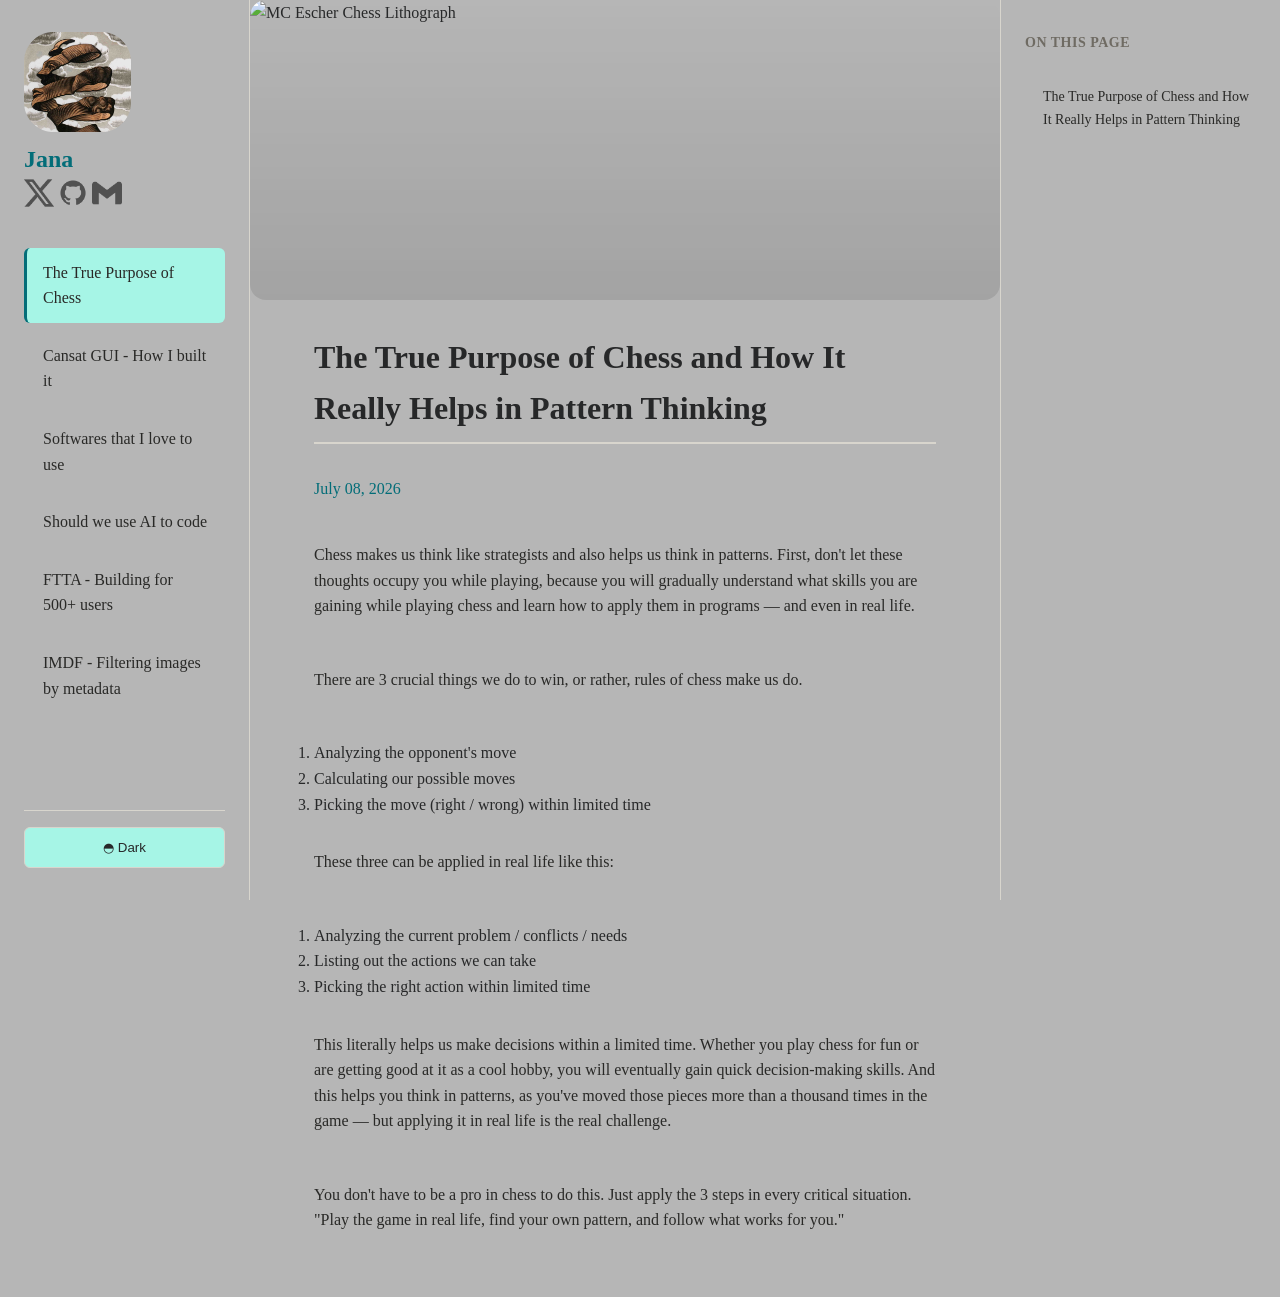
==== commit 8f5a6805: "add blog" ====
--- a/blog.html
+++ b/blog.html
@@ -4,7 +4,7 @@
 		<meta charset="UTF-8">
 		<meta name="viewport" content="width=device-width, initial-scale=1.0">
 		<title>Jana</title>
-		<link rel="icon" type="image/x-icon" href="assets/jana.png">
+		<link rel="icon" type="image/x-icon" href="assets/profile.png">
 		<!--favicon -->
 		<link rel="stylesheet" href="styles.css">
 	</head>
@@ -13,7 +13,7 @@
 			<!-- Left Sidebar Navigation -->
 			<aside class="sidebar-left">
 				<div class="logo">
-					<a href="index.html#about"><img src="assets/profile.png" height="100" alt="Logo"></a>
+					<a href="https://janardhan345.github.io"><img src="assets/profile.png" height="100" alt="Logo"></a>
 					<h1>Jana</h1>
 					<a href="https://x.com/JanaB99430"><img src="assets/x.png" height="30" width="30" alt="x"></a>
 					<a href="https://github.com/janardhan345"><img src="assets/github.png" height="30" width="30" alt="GitHub"></a>
@@ -23,6 +23,7 @@
 					<ul>
 						<li><a href="#BL-01" class="nav-link active">The True Purpose of Chess</a></li>
 						<li><a href="#BL-02" class="nav-link">Cansat GUI - How I built it</a></li>
+						<li><a href="#BL-03" class="nav-link">Softwares that I love to use</a></li>
 						<li><a href="#BL-04" class="nav-link">Should we use AI to code</a></li>
 						<li><a href="#BL-05" class="nav-link">FTTA - Building for 500+ users</a></li>
 						<li><a href="#BL-06" class="nav-link">IMDF - Filtering images by metadata</a></li>
@@ -62,7 +63,7 @@
 				</section>
 				<section id="BL-02" class="page-section">
 					<div class="section-banner">
-						<img src="assets/GUI - built.png" alt="GUI built phases">
+						<img id="guiBuiltBanner" src="assets/GUI - built.png" alt="GUI built phases">
 					</div>
 					<h2>How I built it - CANSAT GUI</h2>
 					<div class="blog-list">
@@ -86,7 +87,7 @@
 						<h3>Implementation Phase</h3>
 						<p>After completing the design and organizing the necessary assets, I planned how to implement it (the hardest part, to be honest).</p>
 						<p>I asked people on Discord how to implement this web-based GUI and also asked in subreddits for help.</p>
-						<p>One person responded well and helped build the frontend. I used HTML, Tailwind CSS, and packages such as Socket.IO client, Chart.js, Leaflet.js, and Three.js for data visualization, all added via CDN for simplicity. Then I optimized the frontend visualization by swapping in a package more suitable for telemetry. That swap really made a great difference — ApexCharts  &lt;-&gt; Chart.js. Because ApexCharts didn't support 10Hz speed, and even when it did, the visualization was too slow or got stuck at moments.</p>
+						<p>One person responded well and helped me build the frontend. I used HTML, Tailwind CSS, and packages such as Socket.IO client, Chart.js, Leaflet.js, and Three.js for data visualization, all added via CDN for simplicity. Then I optimized the frontend visualization by swapping in a package more suitable for telemetry. That swap really made a great difference — ApexCharts  &lt;-&gt; Chart.js. Because ApexCharts didn't support 10Hz speed, and even when it did, the visualization was too slow or got stuck at moments.</p>
 						<p>Now to the backend — this part was supposed to be done first, but my lack of knowledge at that time made me lean toward the frontend. But now I realize backend suits me a lot. So I started learning backend concepts and then chose Node.js, for one reason: I didn't want to switch languages. Then the important concepts came into play: <code>events</code>, <code>eventListener</code>, <code>eventEmitter</code>, <code>Web Sockets</code>, <code>Socket.io</code>.</p>
 						<hr>
 						<h3>Testing phase & Conclusion</h3>
@@ -96,21 +97,75 @@
 					</div>
 					<hr>
 				</section>
+				<section id="BL-03" class="page-section">
+					<div class="section-banner">
+						<img id="favSwBanner" src="assets/Fav -SW.png" alt="fav softwares">
+					</div>
+					<h2>Softwares that I Love to use</h2>
+					<span class="blog-date">August 31, 2026</span>
+					<h3>Zen Browser</h3>
+					<br>
+					<img src="assets/zen.png" alt="zen-browser" class="image-view">
+					<br>
+					<p>There are many good reasons for using <a href="https://zen-browser.app">Zen Browser</a>, but let's talk about the Default browser <i>Chrome</i>, It's not bad neither good as well, the horizontal tab manager, need to switch to a new tab if I have to use different account, Performance, its so visible and you can check in Task manager that Chrome consumes about ~ 30 - 100% of resources, meanwhile Zen consumes only about ~ 3 - 20% even at its peak load It won't cross 30%. Now I want to tell you the reasons I use Zen</p>
+					<ol>
+						<li><i>The Tab management</i>: Vertical Tab manager, firefox browser already has this what's new here, its the compact mode that would open/close the sidebar just with hover/keyboard shortcut/customized shortcuts provided by them.</li>
+						<li><i>Containers / Workspaces</i>: Just like we devs use containers inside a computer, here they have containers in browser to have separate google accounts for a better experience with linked apps with multiple accounts and we can shift from one container to another just by clicking buttons at the bottom</li>
+						<li><i>Folders</i>: We can create folders and have multiple relevant sites in there, I use this categorizing sites I visit frequently (Blog, Docs, Media) and I often visit such as (Projects folder each with DB, Cloud, PaaS services site)</li>
+						<li><i>Essential Tabs</i>: Pin the sites we use the most such as Whatsapp, YT etc. some people use these applications locally but I will come to it later.</li>
+						<li><i>Themes & Extensions</i>: Great marketplace by <a href="https://sineorg.github.io/store">Sine</a>
+						and most popular theme is Nebula, but I use Arc for simple interface but with same transparent & blur feel. Arc 2.0 is not just a theme it has many significant featurers such as downloading sites locally and it looks amazing and feels the same way of locally installed apps.</li>
+						<li><i>Keyboard shortcuts</i>: A feature I expect in all kind of applications is keyboard-driven support and customizing keyboard shortcuts. I won't expect this feature in designer softwares though 😅.</li>
+						<li><i>Other Reasons</i>: Split view, Glance, Updates that genuinely fixes things and add even improvements and Finally this is an Free and an Open source project, I would likely be a donor/contributor in near future.</li>
+					</ol>
+					<br>
+					<h3>Obsidian.md</h3>
+					<p>I have been taking notes for more than 4 years and this is the one I will stick with forever, I have previously used OneNote from Microsoft and In mobile I used Xiaomi's default note taking app, those are good for simple note takings, OneNote is a good one to organize unstructured ideas in their whiteboard like interface, Its not strict and structured that's a problem and the way we organize notes totally changes in <a href="https://obsidian.md">Obsidian</a></p>
+					<img src="assets/obs.png" alt="obsidian" class="image-view">
+					<br>
+					<p>Obsidian is a markdown based note-taking software that is strict and not strict, structured and unstructured because its totally upto the users how they use this software.</p>
+					<h4>Reasons to use Obsidian:</h4>
+					<br>
+					<ol>
+						<li><i>Vaults</i>: Many may see maitain just one vault but I prefer to split them into Primary and Secondary vault to avoid complexity, afterall that's the whole purpose.</li>
+						<li><i>Markdown</i>: Many people hate markdown as LLMS mass produced them, but I have been using this way before LLMs/AI got popular. its a simple syntax to create neat documents and someone who read and write a lot of readme.md this is great.</li>
+						<li><i>Community Plugins</i>: Obsidian is not open-source and I respect it and Kepano the CEO of the company explained it and its understandable. But we users as devs can create our features and publish them as plugins, so we can have impossible feature any note taking can ever think, the most popular one is Excalidraw plugin, yes Excalidraw inside your note taking app and so many includes extra ordinary plugins & themes published by devs and official team as well.</li>
+						<li><i>Local Files</i>: All these files are in local computer, they ain't getting anywhere, but if you want to sync with mobile obsidian app or other desktops, you can buy their subscription or use a free plugin that provides the same sync feature with clouds such as Drive, OneDrive and even advanced Git and Github yeah having version control of your notes is an unexpected feature to have. there is no limits in this software with the growing community. Obsidian currently have a business model of cloud subscriptions that include Sync feature and publish where you can publish your notes in public as notes in their explicit obsidian domain great feature for non programmers such as Bloggers/Authors.</li>
+						<li><i>Other reasons/features</i>: Web viewer,Graph view(Backlinks), Bases, Bookmarks, Command palette and countless plugins from the community.</li>
+					</ol>
+					<br>
+					<h3>WSL- Windows Subsystem for Linux</h3>
+					<br>
+					<img src="assets/wsl.png" alt="wsl-repo" class="image-view">
+					<br>
+					<p>Most of the Dev community hates Microsoft, that's not what I wanna talk here cause no human is capable of defending that, but Microsoft has produced something really great that makes me appreciate Windows?, I never thought I would say this but WSL is one of the greatest package I use as my current dev environment. for context WSL is Linux inside windows not using VM / Dual boot that's the actual point it's a different implementation that uses the same resource that windows use not allocated separately for Linux, cause this is a software thats runs just like any other Windows Software.</p>
+					<h4>The Reasons I use it are simple:</h4>
+					<br>
+					<ol>
+						<li>Windows isn't the best dev environment out there.</li>
+						<li>Linux CLI inside windows (Great for Dev environments such as having nvm, pipx, docker cli and great for usign CLI / TUI applications)</li>
+						<li>Can install any distro as you want (doesn't occupy more than 1 to 3 GB), I only use Fedora for simplicity never had the need for more than one distro, even If I needed I would dev containers, well take a look</li>
+					</ol>
+					<br>
+					<img src="assets/distro.png" alt="distro" class="image-view">
+					<br>
+					<p>There are many CLI / TUI applications I love to discuss about, but that's for another day, thanks for making it this far, I wish you good luck in whatever pursue.</p>
+				</section>
 				<section id="BL-04" class="page-section">
 					<div class="section-banner">
-						<img src="assets/AI to code.png" alt="My Favorite Softwares">
+						<img id="aiToCodeBanner" src="assets/AI to code.png" alt="My Favorite Softwares">
 					</div>
 					<h2>Should we use AI to code or do it ourselves</h2>
 					<div class="blog-list">
 						<span class="blog-date">March 03, 2026</span>
 						<p>There are two sides to this:</p>
 						<ol>
-							<li>Business-oriented — use AI for a productivity-rich workflow: implement and fail fast, iterate until the best outcome, automate tasks, and focus on<b>
+							<li>Business-oriented — use AI for a productivity-rich workflow: implement and fail fast, iterate until the best outcome, automate tasks, and focus on<i>
 									designing the architecture of the system
-								</b>.</li>
+								</i>.</li>
 							<li>From some experienced developers' POV — don't let slop code enter your codebase, and use your brain to think and code.</li>
 						</ol>
-						<p>I think I can draw the line: <b>use AI to code, but do the thinking yourself</b>. Another thing — you have to understand what the code actually does before pushing it or adding a new feature.</p>
+						<p>I think I can draw the line: <i>use AI to code, but do the thinking yourself</i>. Another thing — you have to understand what the code actually does before pushing it or adding a new feature.</p>
 						<p>We can't totally neglect AI — it is really useful for boilerplate code and also good at teaching. If privacy is a concern, we can move to local LLMs, but the cost is literally huge for the GPU and computing power. My work isn't that secret, so I choose the normal path. I use OpenCode and Herdr with free AI models, since my use cases never exceeded that need. I'm also trying to use the bmad-method for the agents &amp; skills and customize them to my use cases. In the future I'll try to add my workflow here.</p>
 						<p>As a Backend Engineer, I prefer to focus on the logic and content of this site, so I use AI for repetitive frontend work like making the layout responsive. I wouldn't let AI write the content of this site — I use it for boring work and never let it touch the organic content and creative thinking process.</p>
 						<p>Being an extremist never ends well, and we've seen this pattern in history many times. So learn to be in the gray area.</p>
--- a/styles.css
+++ b/styles.css
@@ -9,7 +9,7 @@
     --bg-primary: #b6b6b6;
     --bg-secondary: #a5a5a5;
     --bg-tertiary: #a6f5e6;
-    --text-primary: #292927;
+    --text-primary: #272829;
     --text-secondary: #292927;
     --text-muted: #6f6b63;
     --border-color: #d8d5cd;
@@ -44,6 +44,10 @@
     color: var(--text-primary);
     transition: background-color 0.3s, color 0.3s;
     line-height: 1.6;
+}
+
+.p {
+    font-size: 4rem;
 }
 
 .container {
@@ -163,6 +167,16 @@
     position: relative;
 }
 
+.image-view {
+    display: block;
+    width: 100%;
+    max-width: 100%;
+    height: auto;
+    border-radius: 24px;
+    margin: 1.5rem 0;
+    object-fit: cover;
+}
+
 .section-banner img {
     width: 100%;
     height: 100%;
@@ -436,6 +450,11 @@
         width: calc(100% + 4rem);
         margin: -2rem -2rem 2rem -2rem;
         height: 250px;
+    }
+
+    .image-view {
+        width: 100%;
+        height: auto;
     }
 }
 
@@ -486,6 +505,11 @@
         height: 200px;
     }
 
+    .image-view {
+        width: 100%;
+        height: auto;
+    }
+
     .projects-grid {
         grid-template-columns: 1fr;
     }
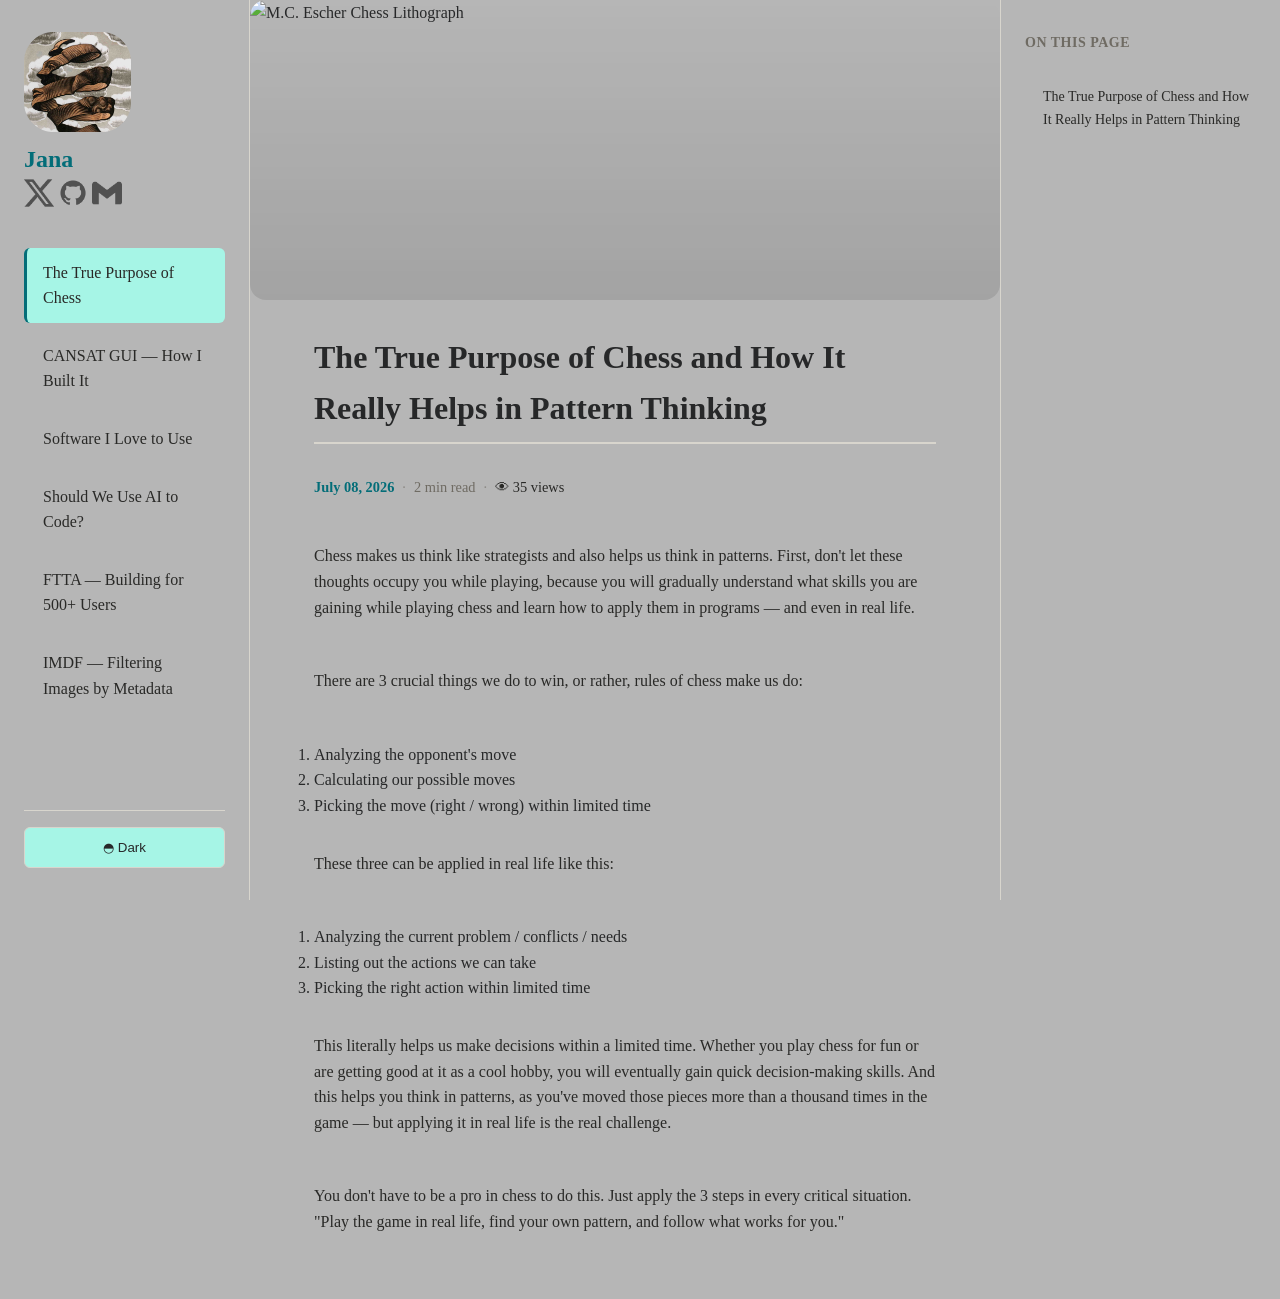
==== commit 02dd43c7: "add views, read mins" ====
--- a/blog.html
+++ b/blog.html
@@ -3,9 +3,14 @@
 	<head>
 		<meta charset="UTF-8">
 		<meta name="viewport" content="width=device-width, initial-scale=1.0">
-		<title>Jana</title>
+		<title>Jana — Blog</title>
+		<meta name="description" content="Blog by Janardhan — pattern thinking with chess, building the CANSAT GUI, software I love to use, AI-assisted coding, FTTA and IMDF case studies.">
+		<meta property="og:title" content="Jana — Blog">
+		<meta property="og:description" content="Writings on engineering, tooling, and building real-world systems.">
+		<meta property="og:type" content="website">
+		<meta property="og:url" content="https://janardhan345.github.io/blog.html">
+		<meta property="og:image" content="assets/profile.png">
 		<link rel="icon" type="image/x-icon" href="assets/profile.png">
-		<!--favicon -->
 		<link rel="stylesheet" href="styles.css">
 	</head>
 	<body>
@@ -13,20 +18,20 @@
 			<!-- Left Sidebar Navigation -->
 			<aside class="sidebar-left">
 				<div class="logo">
-					<a href="https://janardhan345.github.io"><img src="assets/profile.png" height="100" alt="Logo"></a>
+					<a href="https://janardhan345.github.io"><img src="assets/profile.png" height="100" alt="Jana logo"></a>
 					<h1>Jana</h1>
-					<a href="https://x.com/JanaB99430"><img src="assets/x.png" height="30" width="30" alt="x"></a>
-					<a href="https://github.com/janardhan345"><img src="assets/github.png" height="30" width="30" alt="GitHub"></a>
-					<a href="mailto:janabalu694@gmail.com"><img src="assets/gmail.png" height="30" width="30" alt="gmail"></a>
+					<a href="https://x.com/JanaB99430" target="_blank" rel="noopener noreferrer"><img src="assets/x.png" height="30" width="30" alt="X (formerly Twitter)"></a>
+					<a href="https://github.com/janardhan345" target="_blank" rel="noopener noreferrer"><img src="assets/github.png" height="30" width="30" alt="GitHub"></a>
+					<a href="mailto:janabalu694@gmail.com"><img src="assets/gmail.png" height="30" width="30" alt="Gmail"></a>
 				</div>
 				<nav class="nav-main">
 					<ul>
 						<li><a href="#BL-01" class="nav-link active">The True Purpose of Chess</a></li>
-						<li><a href="#BL-02" class="nav-link">Cansat GUI - How I built it</a></li>
-						<li><a href="#BL-03" class="nav-link">Softwares that I love to use</a></li>
-						<li><a href="#BL-04" class="nav-link">Should we use AI to code</a></li>
-						<li><a href="#BL-05" class="nav-link">FTTA - Building for 500+ users</a></li>
-						<li><a href="#BL-06" class="nav-link">IMDF - Filtering images by metadata</a></li>
+						<li><a href="#BL-02" class="nav-link">CANSAT GUI — How I Built It</a></li>
+						<li><a href="#BL-03" class="nav-link">Software I Love to Use</a></li>
+						<li><a href="#BL-04" class="nav-link">Should We Use AI to Code?</a></li>
+						<li><a href="#BL-05" class="nav-link">FTTA — Building for 500+ Users</a></li>
+						<li><a href="#BL-06" class="nav-link">IMDF — Filtering Images by Metadata</a></li>
 					</ul>
 				</nav>
 				<div class="theme-toggle">
@@ -39,13 +44,19 @@
 				<!-- Blog Section -->
 				<section id="BL-01" class="page-section">
 					<div class="section-banner">
-						<img src="assets/mc-escher-chess.jpg" alt="MC Escher Chess Lithograph">
+						<img src="assets/mc-escher-chess.jpg" alt="M.C. Escher Chess Lithograph">
 					</div>
 					<h2>The True Purpose of Chess and How It Really Helps in Pattern Thinking</h2>
 					<div class="blog-list">
-						<span class="blog-date">July 08, 2026</span>
+						<div class="blog-meta">
+							<span class="blog-date">July 08, 2026</span>
+							<span class="blog-dot">·</span>
+							<span class="blog-read" data-read="BL-01">2 min read</span>
+							<span class="blog-dot">·</span>
+							<span class="blog-views" data-views="BL-01">👁 0 views</span>
+						</div>
 						<p>Chess makes us think like strategists and also helps us think in patterns. First, don't let these thoughts occupy you while playing, because you will gradually understand what skills you are gaining while playing chess and learn how to apply them in programs — and even in real life.</p>
-						<p>There are 3 crucial things we do to win, or rather, rules of chess make us do.</p>
+						<p>There are 3 crucial things we do to win, or rather, rules of chess make us do:</p>
 						<ol>
 							<li>Analyzing the opponent's move</li>
 							<li>Calculating our possible moves</li>
@@ -63,19 +74,33 @@
 				</section>
 				<section id="BL-02" class="page-section">
 					<div class="section-banner">
-						<img id="guiBuiltBanner" src="assets/GUI - built.png" alt="GUI built phases">
-					</div>
-					<h2>How I built it - CANSAT GUI</h2>
-					<div class="blog-list">
-						<span class="blog-date">November 02, 2025</span>
+						<img id="guiBuiltBanner" src="assets/gui-built.png" alt="GUI built phases">
+					</div>
+					<h2>How I Built It — CANSAT GUI</h2>
+					<div class="blog-list">
+						<div class="blog-meta">
+							<span class="blog-date">November 02, 2025</span>
+							<span class="blog-dot">·</span>
+							<span class="blog-read" data-read="BL-02">3 min read</span>
+							<span class="blog-dot">·</span>
+							<span class="blog-views" data-views="BL-02">👁 0 views</span>
+						</div>
 						<h3>The Beginning</h3>
-						<p>As I joined the team, I was instructed to build the GUI using pyQt or even C++, because that's the usual way to build a GUI that connects with hardware components (Teensy 4.1 microcontroller, BME, BMP, IMU and other sensors, resistors, capacitors, etc.) which communicate through an XBee module for long-distance communication over about 1000m. All of this setup connects to the laptop running the GUI via USB cable.</p>
-						<div class="mermaid" data-rendered="true"><svg id="mermaid-mscyezie-71xnfo" width="100%" xmlns="http://www.w3.org/2000/svg" class="flowchart" style="max-width: 276px;" viewBox="0 0 276 718" role="graphics-document document" aria-roledescription="flowchart-v2"><style>#mermaid-mscyezie-71xnfo{font-family:"trebuchet ms",verdana,arial,sans-serif;font-size:16px;fill:#333;}@keyframes edge-animation-frame{from{stroke-dashoffset:0;}}@keyframes dash{to{stroke-dashoffset:0;}}#mermaid-mscyezie-71xnfo .edge-animation-slow{stroke-dasharray:9,5!important;stroke-dashoffset:900;animation:dash 50s linear infinite;stroke-linecap:round;}#mermaid-mscyezie-71xnfo .edge-animation-fast{stroke-dasharray:9,5!important;stroke-dashoffset:900;animation:dash 20s linear infinite;stroke-linecap:round;}#mermaid-mscyezie-71xnfo .error-icon{fill:#552222;}#mermaid-mscyezie-71xnfo .error-text{fill:#552222;stroke:#552222;}#mermaid-mscyezie-71xnfo .edge-thickness-normal{stroke-width:1px;}#mermaid-mscyezie-71xnfo .edge-thickness-thick{stroke-width:3.5px;}#mermaid-mscyezie-71xnfo .edge-pattern-solid{stroke-dasharray:0;}#mermaid-mscyezie-71xnfo .edge-thickness-invisible{stroke-width:0;fill:none;}#mermaid-mscyezie-71xnfo .edge-pattern-dashed{stroke-dasharray:3;}#mermaid-mscyezie-71xnfo .edge-pattern-dotted{stroke-dasharray:2;}#mermaid-mscyezie-71xnfo .marker{fill:#333333;stroke:#333333;}#mermaid-mscyezie-71xnfo .marker.cross{stroke:#333333;}#mermaid-mscyezie-71xnfo svg{font-family:"trebuchet ms",verdana,arial,sans-serif;font-size:16px;}#mermaid-mscyezie-71xnfo p{margin:0;}#mermaid-mscyezie-71xnfo .label{font-family:"trebuchet ms",verdana,arial,sans-serif;color:#333;}#mermaid-mscyezie-71xnfo .cluster-label text{fill:#333;}#mermaid-mscyezie-71xnfo .cluster-label span{color:#333;}#mermaid-mscyezie-71xnfo .cluster-label span p{background-color:transparent;}#mermaid-mscyezie-71xnfo .label text,#mermaid-mscyezie-71xnfo span{fill:#333;color:#333;}#mermaid-mscyezie-71xnfo .node rect,#mermaid-mscyezie-71xnfo .node circle,#mermaid-mscyezie-71xnfo .node ellipse,#mermaid-mscyezie-71xnfo .node polygon,#mermaid-mscyezie-71xnfo .node path{fill:#ECECFF;stroke:#9370DB;stroke-width:1px;}#mermaid-mscyezie-71xnfo .rough-node .label text,#mermaid-mscyezie-71xnfo .node .label text,#mermaid-mscyezie-71xnfo .image-shape .label,#mermaid-mscyezie-71xnfo .icon-shape .label{text-anchor:middle;}#mermaid-mscyezie-71xnfo .node .katex path{fill:#000;stroke:#000;stroke-width:1px;}#mermaid-mscyezie-71xnfo .rough-node .label,#mermaid-mscyezie-71xnfo .node .label,#mermaid-mscyezie-71xnfo .image-shape .label,#mermaid-mscyezie-71xnfo .icon-shape .label{text-align:center;}#mermaid-mscyezie-71xnfo .node.clickable{cursor:pointer;}#mermaid-mscyezie-71xnfo .root .anchor path{fill:#333333!important;stroke-width:0;stroke:#333333;}#mermaid-mscyezie-71xnfo .arrowheadPath{fill:#333333;}#mermaid-mscyezie-71xnfo .edgePath .path{stroke:#333333;stroke-width:2.0px;}#mermaid-mscyezie-71xnfo .flowchart-link{stroke:#333333;fill:none;}#mermaid-mscyezie-71xnfo .edgeLabel{background-color:rgba(232,232,232, 0.8);text-align:center;}#mermaid-mscyezie-71xnfo .edgeLabel p{background-color:rgba(232,232,232, 0.8);}#mermaid-mscyezie-71xnfo .edgeLabel rect{opacity:0.5;background-color:rgba(232,232,232, 0.8);fill:rgba(232,232,232, 0.8);}#mermaid-mscyezie-71xnfo .labelBkg{background-color:rgba(232, 232, 232, 0.5);}#mermaid-mscyezie-71xnfo .cluster rect{fill:#ffffde;stroke:#aaaa33;stroke-width:1px;}#mermaid-mscyezie-71xnfo .cluster text{fill:#333;}#mermaid-mscyezie-71xnfo .cluster span{color:#333;}#mermaid-mscyezie-71xnfo div.mermaidTooltip{position:absolute;text-align:center;max-width:200px;padding:2px;font-family:"trebuchet ms",verdana,arial,sans-serif;font-size:12px;background:hsl(80, 100%, 96.2745098039%);border:1px solid #aaaa33;border-radius:2px;pointer-events:none;z-index:100;}#mermaid-mscyezie-71xnfo .flowchartTitleText{text-anchor:middle;font-size:18px;fill:#333;}#mermaid-mscyezie-71xnfo rect.text{fill:none;stroke-width:0;}#mermaid-mscyezie-71xnfo .icon-shape,#mermaid-mscyezie-71xnfo .image-shape{background-color:rgba(232,232,232, 0.8);text-align:center;}#mermaid-mscyezie-71xnfo .icon-shape p,#mermaid-mscyezie-71xnfo .image-shape p{background-color:rgba(232,232,232, 0.8);padding:2px;}#mermaid-mscyezie-71xnfo .icon-shape rect,#mermaid-mscyezie-71xnfo .image-shape rect{opacity:0.5;background-color:rgba(232,232,232, 0.8);fill:rgba(232,232,232, 0.8);}#mermaid-mscyezie-71xnfo .label-icon{display:inline-block;height:1em;overflow:visible;vertical-align:-0.125em;}#mermaid-mscyezie-71xnfo .node .label-icon path{fill:currentColor;stroke:revert;stroke-width:revert;}#mermaid-mscyezie-71xnfo :root{--mermaid-font-family:"trebuchet ms",verdana,arial,sans-serif;}</style><g><marker id="mermaid-mscyezie-71xnfo_flowchart-v2-pointEnd" class="marker flowchart-v2" viewBox="0 0 10 10" refX="5" refY="5" markerUnits="userSpaceOnUse" markerWidth="8" markerHeight="8" orient="auto"><path d="M 0 0 L 10 5 L 0 10 z" class="arrowMarkerPath" style="stroke-width: 1px; stroke-dasharray: 1px, 0px;"></path></marker><marker id="mermaid-mscyezie-71xnfo_flowchart-v2-pointStart" class="marker flowchart-v2" viewBox="0 0 10 10" refX="4.5" refY="5" markerUnits="userSpaceOnUse" markerWidth="8" markerHeight="8" orient="auto"><path d="M 0 5 L 10 10 L 10 0 z" class="arrowMarkerPath" style="stroke-width: 1px; stroke-dasharray: 1px, 0px;"></path></marker><marker id="mermaid-mscyezie-71xnfo_flowchart-v2-circleEnd" class="marker flowchart-v2" viewBox="0 0 10 10" refX="11" refY="5" markerUnits="userSpaceOnUse" markerWidth="11" markerHeight="11" orient="auto"><circle cx="5" cy="5" r="5" class="arrowMarkerPath" style="stroke-width: 1px; stroke-dasharray: 1px, 0px;"></circle></marker><marker id="mermaid-mscyezie-71xnfo_flowchart-v2-circleStart" class="marker flowchart-v2" viewBox="0 0 10 10" refX="-1" refY="5" markerUnits="userSpaceOnUse" markerWidth="11" markerHeight="11" orient="auto"><circle cx="5" cy="5" r="5" class="arrowMarkerPath" style="stroke-width: 1px; stroke-dasharray: 1px, 0px;"></circle></marker><marker id="mermaid-mscyezie-71xnfo_flowchart-v2-crossEnd" class="marker cross flowchart-v2" viewBox="0 0 11 11" refX="12" refY="5.2" markerUnits="userSpaceOnUse" markerWidth="11" markerHeight="11" orient="auto"><path d="M 1,1 l 9,9 M 10,1 l -9,9" class="arrowMarkerPath" style="stroke-width: 2px; stroke-dasharray: 1px, 0px;"></path></marker><marker id="mermaid-mscyezie-71xnfo_flowchart-v2-crossStart" class="marker cross flowchart-v2" viewBox="0 0 11 11" refX="-1" refY="5.2" markerUnits="userSpaceOnUse" markerWidth="11" markerHeight="11" orient="auto"><path d="M 1,1 l 9,9 M 10,1 l -9,9" class="arrowMarkerPath" style="stroke-width: 2px; stroke-dasharray: 1px, 0px;"></path></marker><g class="root"><g class="clusters"></g><g class="edgePaths"><path d="M138,62L138,66.167C138,70.333,138,78.667,138,86.333C138,94,138,101,138,104.5L138,108" id="L_A_B_0" class="edge-thickness-normal edge-pattern-solid edge-thickness-normal edge-pattern-solid flowchart-link" style=";" data-edge="true" data-et="edge" data-id="L_A_B_0" data-points="W3sieCI6MTM4LCJ5Ijo2Mn0seyJ4IjoxMzgsInkiOjg3fSx7IngiOjEzOCwieSI6MTEyfV0=" marker-end="url(#mermaid-mscyezie-71xnfo_flowchart-v2-pointEnd)"></path><path d="M138,166L138,170.167C138,174.333,138,182.667,138,190.333C138,198,138,205,138,208.5L138,212" id="L_B_C_0" class="edge-thickness-normal edge-pattern-solid edge-thickness-normal edge-pattern-solid flowchart-link" style=";" data-edge="true" data-et="edge" data-id="L_B_C_0" data-points="W3sieCI6MTM4LCJ5IjoxNjZ9LHsieCI6MTM4LCJ5IjoxOTF9LHsieCI6MTM4LCJ5IjoyMTZ9XQ==" marker-end="url(#mermaid-mscyezie-71xnfo_flowchart-v2-pointEnd)"></path><path d="M138,270L138,274.167C138,278.333,138,286.667,138,294.333C138,302,138,309,138,312.5L138,316" id="L_C_D_0" class="edge-thickness-normal edge-pattern-solid edge-thickness-normal edge-pattern-solid flowchart-link" style=";" data-edge="true" data-et="edge" data-id="L_C_D_0" data-points="W3sieCI6MTM4LCJ5IjoyNzB9LHsieCI6MTM4LCJ5IjoyOTV9LHsieCI6MTM4LCJ5IjozMjB9XQ==" marker-end="url(#mermaid-mscyezie-71xnfo_flowchart-v2-pointEnd)"></path><path d="M138,374L138,378.167C138,382.333,138,390.667,138,398.333C138,406,138,413,138,416.5L138,420" id="L_D_E_0" class="edge-thickness-normal edge-pattern-solid edge-thickness-normal edge-pattern-solid flowchart-link" style=";" data-edge="true" data-et="edge" data-id="L_D_E_0" data-points="W3sieCI6MTM4LCJ5IjozNzR9LHsieCI6MTM4LCJ5IjozOTl9LHsieCI6MTM4LCJ5Ijo0MjR9XQ==" marker-end="url(#mermaid-mscyezie-71xnfo_flowchart-v2-pointEnd)"></path><path d="M138,478L138,482.167C138,486.333,138,494.667,138,502.333C138,510,138,517,138,520.5L138,524" id="L_E_F_0" class="edge-thickness-normal edge-pattern-solid edge-thickness-normal edge-pattern-solid flowchart-link" style=";" data-edge="true" data-et="edge" data-id="L_E_F_0" data-points="W3sieCI6MTM4LCJ5Ijo0Nzh9LHsieCI6MTM4LCJ5Ijo1MDN9LHsieCI6MTM4LCJ5Ijo1Mjh9XQ==" marker-end="url(#mermaid-mscyezie-71xnfo_flowchart-v2-pointEnd)"></path><path d="M138,582L138,586.167C138,590.333,138,598.667,138,606.333C138,614,138,621,138,624.5L138,628" id="L_F_G_0" class="edge-thickness-normal edge-pattern-solid edge-thickness-normal edge-pattern-solid flowchart-link" style=";" data-edge="true" data-et="edge" data-id="L_F_G_0" data-points="W3sieCI6MTM4LCJ5Ijo1ODJ9LHsieCI6MTM4LCJ5Ijo2MDd9LHsieCI6MTM4LCJ5Ijo2MzJ9XQ==" marker-end="url(#mermaid-mscyezie-71xnfo_flowchart-v2-pointEnd)"></path></g><g class="edgeLabels"><g class="edgeLabel"><g class="label" data-id="L_A_B_0" transform="translate(0, 0)"><foreignObject width="0" height="0"><div style="display: table-cell; white-space: nowrap; line-height: 1.5; max-width: 200px; text-align: center;" xmlns="http://www.w3.org/1999/xhtml" class="labelBkg"><span class="edgeLabel"></span></div></foreignObject></g></g><g class="edgeLabel"><g class="label" data-id="L_B_C_0" transform="translate(0, 0)"><foreignObject width="0" height="0"><div style="display: table-cell; white-space: nowrap; line-height: 1.5; max-width: 200px; text-align: center;" xmlns="http://www.w3.org/1999/xhtml" class="labelBkg"><span class="edgeLabel"></span></div></foreignObject></g></g><g class="edgeLabel"><g class="label" data-id="L_C_D_0" transform="translate(0, 0)"><foreignObject width="0" height="0"><div style="display: table-cell; white-space: nowrap; line-height: 1.5; max-width: 200px; text-align: center;" xmlns="http://www.w3.org/1999/xhtml" class="labelBkg"><span class="edgeLabel"></span></div></foreignObject></g></g><g class="edgeLabel"><g class="label" data-id="L_D_E_0" transform="translate(0, 0)"><foreignObject width="0" height="0"><div style="display: table-cell; white-space: nowrap; line-height: 1.5; max-width: 200px; text-align: center;" xmlns="http://www.w3.org/1999/xhtml" class="labelBkg"><span class="edgeLabel"></span></div></foreignObject></g></g><g class="edgeLabel"><g class="label" data-id="L_E_F_0" transform="translate(0, 0)"><foreignObject width="0" height="0"><div style="display: table-cell; white-space: nowrap; line-height: 1.5; max-width: 200px; text-align: center;" xmlns="http://www.w3.org/1999/xhtml" class="labelBkg"><span class="edgeLabel"></span></div></foreignObject></g></g><g class="edgeLabel"><g class="label" data-id="L_F_G_0" transform="translate(0, 0)"><foreignObject width="0" height="0"><div style="display: table-cell; white-space: nowrap; line-height: 1.5; max-width: 200px; text-align: center;" xmlns="http://www.w3.org/1999/xhtml" class="labelBkg"><span class="edgeLabel"></span></div></foreignObject></g></g></g><g class="nodes"><g class="node default" id="flowchart-A-0" transform="translate(138, 35)"><rect class="basic label-container" style="" x="-53.94166564941406" y="-27" width="107.88333129882812" height="54"></rect><g class="label" style="" transform="translate(-23.941665649414062, -12)"><rect></rect><foreignObject width="47.883331298828125" height="24"><div style="display: table-cell; white-space: nowrap; line-height: 1.5; max-width: 200px; text-align: center;" xmlns="http://www.w3.org/1999/xhtml"><span class="nodeLabel"><p>Teensy</p></span></div></foreignObject></g></g><g class="node default" id="flowchart-B-1" transform="translate(138, 139)"><rect class="basic label-container" style="" x="-104.7750015258789" y="-27" width="209.5500030517578" height="54"></rect><g class="label" style="" transform="translate(-74.7750015258789, -12)"><rect></rect><foreignObject width="149.5500030517578" height="24"><div style="display: table-cell; white-space: nowrap; line-height: 1.5; max-width: 200px; text-align: center;" xmlns="http://www.w3.org/1999/xhtml"><span class="nodeLabel"><p>XBee Dipole Antenna</p></span></div></foreignObject></g></g><g class="node default" id="flowchart-C-3" transform="translate(138, 243)"><rect class="basic label-container" style="" x="-92.56666564941406" y="-27" width="185.13333129882812" height="54"></rect><g class="label" style="" transform="translate(-62.56666564941406, -12)"><rect></rect><foreignObject width="125.13333129882812" height="24"><div style="display: table-cell; white-space: nowrap; line-height: 1.5; max-width: 200px; text-align: center;" xmlns="http://www.w3.org/1999/xhtml"><span class="nodeLabel"><p>Yagi Uda Antenna</p></span></div></foreignObject></g></g><g class="node default" id="flowchart-D-5" transform="translate(138, 347)"><rect class="basic label-container" style="" x="-75.64167022705078" y="-27" width="151.28334045410156" height="54"></rect><g class="label" style="" transform="translate(-45.64167022705078, -12)"><rect></rect><foreignObject width="91.28334045410156" height="24"><div style="display: table-cell; white-space: nowrap; line-height: 1.5; max-width: 200px; text-align: center;" xmlns="http://www.w3.org/1999/xhtml"><span class="nodeLabel"><p>XBee Module</p></span></div></foreignObject></g></g><g class="node default" id="flowchart-E-7" transform="translate(138, 451)"><rect class="basic label-container" style="" x="-66.63333129882812" y="-27" width="133.26666259765625" height="54"></rect><g class="label" style="" transform="translate(-36.633331298828125, -12)"><rect></rect><foreignObject width="73.26666259765625" height="24"><div style="display: table-cell; white-space: nowrap; line-height: 1.5; max-width: 200px; text-align: center;" xmlns="http://www.w3.org/1999/xhtml"><span class="nodeLabel"><p>UART/USB</p></span></div></foreignObject></g></g><g class="node default" id="flowchart-F-9" transform="translate(138, 555)"><rect class="basic label-container" style="" x="-122.05833435058594" y="-27" width="244.11666870117188" height="54"></rect><g class="label" style="" transform="translate(-92.05833435058594, -12)"><rect></rect><foreignObject width="184.11666870117188" height="24"><div style="display: table-cell; white-space: nowrap; line-height: 1.5; max-width: 200px; text-align: center;" xmlns="http://www.w3.org/1999/xhtml"><span class="nodeLabel"><p>serial data getting parsed</p></span></div></foreignObject></g></g><g class="node default" id="flowchart-G-11" transform="translate(138, 671)"><rect class="basic label-container" style="" x="-130" y="-39" width="260" height="78"></rect><g class="label" style="" transform="translate(-100, -24)"><rect></rect><foreignObject width="200" height="48"><div style="display: table; white-space: break-spaces; line-height: 1.5; max-width: 200px; text-align: center; width: 200px;" xmlns="http://www.w3.org/1999/xhtml"><span class="nodeLabel"><p>parsed data visualized in GUI</p></span></div></foreignObject></g></g></g></g></g></svg></div>
-						<p>This is the Actual flow</p>
-						<hr>
-						<h3>Web GUI & Design phase</h3>
+						<p>As I joined the team, I was instructed to build the GUI using PyQt or even C++, because that's the usual way to build a GUI that connects with hardware components (Teensy 4.1 microcontroller, BME, BMP, IMU and other sensors, resistors, capacitors, etc.) which communicate through an XBee module for long-distance communication over about 1000 m. All of this setup connects to the laptop running the GUI via USB cable.</p>
+						<div class="mermaid">
+flowchart TD
+    A[Teensy 4.1 + sensors] --> B[XBee telemetry]
+    B --> C[USB connection to laptop]
+    C --> D[GUI receives live data]
+    D --> E[Dashboard panels]
+    E --> F[Charts, maps, logs]
+    F --> G[Analysis and decision making]
+						</div>
+						<p>This is the actual flow.</p>
+						<hr>
+						<h3>Web GUI &amp; Design Phase</h3>
 						<p>But I didn't want to switch to Python or C++/Qt at that time, so I thought: what if I made this a web GUI? Yes, it's possible, it has more features, and the community support is huge.</p>
-						<p>I started designing the GUI pages in Figma, figuring out what was essential and how to organize the telemetry data and visualize it in a meaningful way. So I categorized each telemetry data into sections such as:</p>
+						<p>I started designing the GUI pages in Figma, figuring out what was essential and how to organize the telemetry data and visualize it in a meaningful way. So I categorized each type of telemetry data into sections such as:</p>
 						<ul>
 							<li>Home page (contains all telemetry data)</li>
 							<li>Primary Sensors (crucial telemetry data for the competition)</li>
@@ -87,104 +112,123 @@
 						<h3>Implementation Phase</h3>
 						<p>After completing the design and organizing the necessary assets, I planned how to implement it (the hardest part, to be honest).</p>
 						<p>I asked people on Discord how to implement this web-based GUI and also asked in subreddits for help.</p>
-						<p>One person responded well and helped me build the frontend. I used HTML, Tailwind CSS, and packages such as Socket.IO client, Chart.js, Leaflet.js, and Three.js for data visualization, all added via CDN for simplicity. Then I optimized the frontend visualization by swapping in a package more suitable for telemetry. That swap really made a great difference — ApexCharts  &lt;-&gt; Chart.js. Because ApexCharts didn't support 10Hz speed, and even when it did, the visualization was too slow or got stuck at moments.</p>
-						<p>Now to the backend — this part was supposed to be done first, but my lack of knowledge at that time made me lean toward the frontend. But now I realize backend suits me a lot. So I started learning backend concepts and then chose Node.js, for one reason: I didn't want to switch languages. Then the important concepts came into play: <code>events</code>, <code>eventListener</code>, <code>eventEmitter</code>, <code>Web Sockets</code>, <code>Socket.io</code>.</p>
-						<hr>
-						<h3>Testing phase & Conclusion</h3>
-						<p>After this, I spent my time testing and integrating the parts we built. I wrote more <code>try</code>, <code>catch</code>, <code>throw</code>
-							as I found more edge cases during testing, and finally organized the folder structure and made it to the competition. As expected, all the other competitors built their GUI using either PyQt or C++/Qt. It doesn't matter which stack you use — it's up to us developers to make it better. The flow I made is below:</p>
-						<div class="mermaid" data-rendered="true"><svg id="mermaid-mscyezie-f0354m" width="100%" xmlns="http://www.w3.org/2000/svg" class="flowchart" style="max-width: 276px;" viewBox="0 0 276 1046" role="graphics-document document" aria-roledescription="flowchart-v2"><style>#mermaid-mscyezie-f0354m{font-family:"trebuchet ms",verdana,arial,sans-serif;font-size:16px;fill:#333;}@keyframes edge-animation-frame{from{stroke-dashoffset:0;}}@keyframes dash{to{stroke-dashoffset:0;}}#mermaid-mscyezie-f0354m .edge-animation-slow{stroke-dasharray:9,5!important;stroke-dashoffset:900;animation:dash 50s linear infinite;stroke-linecap:round;}#mermaid-mscyezie-f0354m .edge-animation-fast{stroke-dasharray:9,5!important;stroke-dashoffset:900;animation:dash 20s linear infinite;stroke-linecap:round;}#mermaid-mscyezie-f0354m .error-icon{fill:#552222;}#mermaid-mscyezie-f0354m .error-text{fill:#552222;stroke:#552222;}#mermaid-mscyezie-f0354m .edge-thickness-normal{stroke-width:1px;}#mermaid-mscyezie-f0354m .edge-thickness-thick{stroke-width:3.5px;}#mermaid-mscyezie-f0354m .edge-pattern-solid{stroke-dasharray:0;}#mermaid-mscyezie-f0354m .edge-thickness-invisible{stroke-width:0;fill:none;}#mermaid-mscyezie-f0354m .edge-pattern-dashed{stroke-dasharray:3;}#mermaid-mscyezie-f0354m .edge-pattern-dotted{stroke-dasharray:2;}#mermaid-mscyezie-f0354m .marker{fill:#333333;stroke:#333333;}#mermaid-mscyezie-f0354m .marker.cross{stroke:#333333;}#mermaid-mscyezie-f0354m svg{font-family:"trebuchet ms",verdana,arial,sans-serif;font-size:16px;}#mermaid-mscyezie-f0354m p{margin:0;}#mermaid-mscyezie-f0354m .label{font-family:"trebuchet ms",verdana,arial,sans-serif;color:#333;}#mermaid-mscyezie-f0354m .cluster-label text{fill:#333;}#mermaid-mscyezie-f0354m .cluster-label span{color:#333;}#mermaid-mscyezie-f0354m .cluster-label span p{background-color:transparent;}#mermaid-mscyezie-f0354m .label text,#mermaid-mscyezie-f0354m span{fill:#333;color:#333;}#mermaid-mscyezie-f0354m .node rect,#mermaid-mscyezie-f0354m .node circle,#mermaid-mscyezie-f0354m .node ellipse,#mermaid-mscyezie-f0354m .node polygon,#mermaid-mscyezie-f0354m .node path{fill:#ECECFF;stroke:#9370DB;stroke-width:1px;}#mermaid-mscyezie-f0354m .rough-node .label text,#mermaid-mscyezie-f0354m .node .label text,#mermaid-mscyezie-f0354m .image-shape .label,#mermaid-mscyezie-f0354m .icon-shape .label{text-anchor:middle;}#mermaid-mscyezie-f0354m .node .katex path{fill:#000;stroke:#000;stroke-width:1px;}#mermaid-mscyezie-f0354m .rough-node .label,#mermaid-mscyezie-f0354m .node .label,#mermaid-mscyezie-f0354m .image-shape .label,#mermaid-mscyezie-f0354m .icon-shape .label{text-align:center;}#mermaid-mscyezie-f0354m .node.clickable{cursor:pointer;}#mermaid-mscyezie-f0354m .root .anchor path{fill:#333333!important;stroke-width:0;stroke:#333333;}#mermaid-mscyezie-f0354m .arrowheadPath{fill:#333333;}#mermaid-mscyezie-f0354m .edgePath .path{stroke:#333333;stroke-width:2.0px;}#mermaid-mscyezie-f0354m .flowchart-link{stroke:#333333;fill:none;}#mermaid-mscyezie-f0354m .edgeLabel{background-color:rgba(232,232,232, 0.8);text-align:center;}#mermaid-mscyezie-f0354m .edgeLabel p{background-color:rgba(232,232,232, 0.8);}#mermaid-mscyezie-f0354m .edgeLabel rect{opacity:0.5;background-color:rgba(232,232,232, 0.8);fill:rgba(232,232,232, 0.8);}#mermaid-mscyezie-f0354m .labelBkg{background-color:rgba(232, 232, 232, 0.5);}#mermaid-mscyezie-f0354m .cluster rect{fill:#ffffde;stroke:#aaaa33;stroke-width:1px;}#mermaid-mscyezie-f0354m .cluster text{fill:#333;}#mermaid-mscyezie-f0354m .cluster span{color:#333;}#mermaid-mscyezie-f0354m div.mermaidTooltip{position:absolute;text-align:center;max-width:200px;padding:2px;font-family:"trebuchet ms",verdana,arial,sans-serif;font-size:12px;background:hsl(80, 100%, 96.2745098039%);border:1px solid #aaaa33;border-radius:2px;pointer-events:none;z-index:100;}#mermaid-mscyezie-f0354m .flowchartTitleText{text-anchor:middle;font-size:18px;fill:#333;}#mermaid-mscyezie-f0354m rect.text{fill:none;stroke-width:0;}#mermaid-mscyezie-f0354m .icon-shape,#mermaid-mscyezie-f0354m .image-shape{background-color:rgba(232,232,232, 0.8);text-align:center;}#mermaid-mscyezie-f0354m .icon-shape p,#mermaid-mscyezie-f0354m .image-shape p{background-color:rgba(232,232,232, 0.8);padding:2px;}#mermaid-mscyezie-f0354m .icon-shape rect,#mermaid-mscyezie-f0354m .image-shape rect{opacity:0.5;background-color:rgba(232,232,232, 0.8);fill:rgba(232,232,232, 0.8);}#mermaid-mscyezie-f0354m .label-icon{display:inline-block;height:1em;overflow:visible;vertical-align:-0.125em;}#mermaid-mscyezie-f0354m .node .label-icon path{fill:currentColor;stroke:revert;stroke-width:revert;}#mermaid-mscyezie-f0354m :root{--mermaid-font-family:"trebuchet ms",verdana,arial,sans-serif;}</style><g><marker id="mermaid-mscyezie-f0354m_flowchart-v2-pointEnd" class="marker flowchart-v2" viewBox="0 0 10 10" refX="5" refY="5" markerUnits="userSpaceOnUse" markerWidth="8" markerHeight="8" orient="auto"><path d="M 0 0 L 10 5 L 0 10 z" class="arrowMarkerPath" style="stroke-width: 1px; stroke-dasharray: 1px, 0px;"></path></marker><marker id="mermaid-mscyezie-f0354m_flowchart-v2-pointStart" class="marker flowchart-v2" viewBox="0 0 10 10" refX="4.5" refY="5" markerUnits="userSpaceOnUse" markerWidth="8" markerHeight="8" orient="auto"><path d="M 0 5 L 10 10 L 10 0 z" class="arrowMarkerPath" style="stroke-width: 1px; stroke-dasharray: 1px, 0px;"></path></marker><marker id="mermaid-mscyezie-f0354m_flowchart-v2-circleEnd" class="marker flowchart-v2" viewBox="0 0 10 10" refX="11" refY="5" markerUnits="userSpaceOnUse" markerWidth="11" markerHeight="11" orient="auto"><circle cx="5" cy="5" r="5" class="arrowMarkerPath" style="stroke-width: 1px; stroke-dasharray: 1px, 0px;"></circle></marker><marker id="mermaid-mscyezie-f0354m_flowchart-v2-circleStart" class="marker flowchart-v2" viewBox="0 0 10 10" refX="-1" refY="5" markerUnits="userSpaceOnUse" markerWidth="11" markerHeight="11" orient="auto"><circle cx="5" cy="5" r="5" class="arrowMarkerPath" style="stroke-width: 1px; stroke-dasharray: 1px, 0px;"></circle></marker><marker id="mermaid-mscyezie-f0354m_flowchart-v2-crossEnd" class="marker cross flowchart-v2" viewBox="0 0 11 11" refX="12" refY="5.2" markerUnits="userSpaceOnUse" markerWidth="11" markerHeight="11" orient="auto"><path d="M 1,1 l 9,9 M 10,1 l -9,9" class="arrowMarkerPath" style="stroke-width: 2px; stroke-dasharray: 1px, 0px;"></path></marker><marker id="mermaid-mscyezie-f0354m_flowchart-v2-crossStart" class="marker cross flowchart-v2" viewBox="0 0 11 11" refX="-1" refY="5.2" markerUnits="userSpaceOnUse" markerWidth="11" markerHeight="11" orient="auto"><path d="M 1,1 l 9,9 M 10,1 l -9,9" class="arrowMarkerPath" style="stroke-width: 2px; stroke-dasharray: 1px, 0px;"></path></marker><g class="root"><g class="clusters"></g><g class="edgePaths"><path d="M138,62L138,66.167C138,70.333,138,78.667,138,86.333C138,94,138,101,138,104.5L138,108" id="L_A_B_0" class="edge-thickness-normal edge-pattern-solid edge-thickness-normal edge-pattern-solid flowchart-link" style=";" data-edge="true" data-et="edge" data-id="L_A_B_0" data-points="W3sieCI6MTM4LCJ5Ijo2Mn0seyJ4IjoxMzgsInkiOjg3fSx7IngiOjEzOCwieSI6MTEyfV0=" marker-end="url(#mermaid-mscyezie-f0354m_flowchart-v2-pointEnd)"></path><path d="M138,166L138,170.167C138,174.333,138,182.667,138,190.333C138,198,138,205,138,208.5L138,212" id="L_B_C_0" class="edge-thickness-normal edge-pattern-solid edge-thickness-normal edge-pattern-solid flowchart-link" style=";" data-edge="true" data-et="edge" data-id="L_B_C_0" data-points="W3sieCI6MTM4LCJ5IjoxNjZ9LHsieCI6MTM4LCJ5IjoxOTF9LHsieCI6MTM4LCJ5IjoyMTZ9XQ==" marker-end="url(#mermaid-mscyezie-f0354m_flowchart-v2-pointEnd)"></path><path d="M138,270L138,274.167C138,278.333,138,286.667,138,294.333C138,302,138,309,138,312.5L138,316" id="L_C_D_0" class="edge-thickness-normal edge-pattern-solid edge-thickness-normal edge-pattern-solid flowchart-link" style=";" data-edge="true" data-et="edge" data-id="L_C_D_0" data-points="W3sieCI6MTM4LCJ5IjoyNzB9LHsieCI6MTM4LCJ5IjoyOTV9LHsieCI6MTM4LCJ5IjozMjB9XQ==" marker-end="url(#mermaid-mscyezie-f0354m_flowchart-v2-pointEnd)"></path><path d="M138,374L138,378.167C138,382.333,138,390.667,138,398.333C138,406,138,413,138,416.5L138,420" id="L_D_E_0" class="edge-thickness-normal edge-pattern-solid edge-thickness-normal edge-pattern-solid flowchart-link" style=";" data-edge="true" data-et="edge" data-id="L_D_E_0" data-points="W3sieCI6MTM4LCJ5IjozNzR9LHsieCI6MTM4LCJ5IjozOTl9LHsieCI6MTM4LCJ5Ijo0MjR9XQ==" marker-end="url(#mermaid-mscyezie-f0354m_flowchart-v2-pointEnd)"></path><path d="M138,478L138,482.167C138,486.333,138,494.667,138,502.333C138,510,138,517,138,520.5L138,524" id="L_E_F_0" class="edge-thickness-normal edge-pattern-solid edge-thickness-normal edge-pattern-solid flowchart-link" style=";" data-edge="true" data-et="edge" data-id="L_E_F_0" data-points="W3sieCI6MTM4LCJ5Ijo0Nzh9LHsieCI6MTM4LCJ5Ijo1MDN9LHsieCI6MTM4LCJ5Ijo1Mjh9XQ==" marker-end="url(#mermaid-mscyezie-f0354m_flowchart-v2-pointEnd)"></path><path d="M138,606L138,610.167C138,614.333,138,622.667,138,630.333C138,638,138,645,138,648.5L138,652" id="L_F_G_0" class="edge-thickness-normal edge-pattern-solid edge-thickness-normal edge-pattern-solid flowchart-link" style=";" data-edge="true" data-et="edge" data-id="L_F_G_0" data-points="W3sieCI6MTM4LCJ5Ijo2MDZ9LHsieCI6MTM4LCJ5Ijo2MzF9LHsieCI6MTM4LCJ5Ijo2NTZ9XQ==" marker-end="url(#mermaid-mscyezie-f0354m_flowchart-v2-pointEnd)"></path><path d="M138,734L138,738.167C138,742.333,138,750.667,138,758.333C138,766,138,773,138,776.5L138,780" id="L_G_H_0" class="edge-thickness-normal edge-pattern-solid edge-thickness-normal edge-pattern-solid flowchart-link" style=";" data-edge="true" data-et="edge" data-id="L_G_H_0" data-points="W3sieCI6MTM4LCJ5Ijo3MzR9LHsieCI6MTM4LCJ5Ijo3NTl9LHsieCI6MTM4LCJ5Ijo3ODR9XQ==" marker-end="url(#mermaid-mscyezie-f0354m_flowchart-v2-pointEnd)"></path><path d="M138,862L138,866.167C138,870.333,138,878.667,138,886.333C138,894,138,901,138,904.5L138,908" id="L_H_I_0" class="edge-thickness-normal edge-pattern-solid edge-thickness-normal edge-pattern-solid flowchart-link" style=";" data-edge="true" data-et="edge" data-id="L_H_I_0" data-points="W3sieCI6MTM4LCJ5Ijo4NjJ9LHsieCI6MTM4LCJ5Ijo4ODd9LHsieCI6MTM4LCJ5Ijo5MTJ9XQ==" marker-end="url(#mermaid-mscyezie-f0354m_flowchart-v2-pointEnd)"></path></g><g class="edgeLabels"><g class="edgeLabel"><g class="label" data-id="L_A_B_0" transform="translate(0, 0)"><foreignObject width="0" height="0"><div style="display: table-cell; white-space: nowrap; line-height: 1.5; max-width: 200px; text-align: center;" xmlns="http://www.w3.org/1999/xhtml" class="labelBkg"><span class="edgeLabel"></span></div></foreignObject></g></g><g class="edgeLabel"><g class="label" data-id="L_B_C_0" transform="translate(0, 0)"><foreignObject width="0" height="0"><div style="display: table-cell; white-space: nowrap; line-height: 1.5; max-width: 200px; text-align: center;" xmlns="http://www.w3.org/1999/xhtml" class="labelBkg"><span class="edgeLabel"></span></div></foreignObject></g></g><g class="edgeLabel"><g class="label" data-id="L_C_D_0" transform="translate(0, 0)"><foreignObject width="0" height="0"><div style="display: table-cell; white-space: nowrap; line-height: 1.5; max-width: 200px; text-align: center;" xmlns="http://www.w3.org/1999/xhtml" class="labelBkg"><span class="edgeLabel"></span></div></foreignObject></g></g><g class="edgeLabel"><g class="label" data-id="L_D_E_0" transform="translate(0, 0)"><foreignObject width="0" height="0"><div style="display: table-cell; white-space: nowrap; line-height: 1.5; max-width: 200px; text-align: center;" xmlns="http://www.w3.org/1999/xhtml" class="labelBkg"><span class="edgeLabel"></span></div></foreignObject></g></g><g class="edgeLabel"><g class="label" data-id="L_E_F_0" transform="translate(0, 0)"><foreignObject width="0" height="0"><div style="display: table-cell; white-space: nowrap; line-height: 1.5; max-width: 200px; text-align: center;" xmlns="http://www.w3.org/1999/xhtml" class="labelBkg"><span class="edgeLabel"></span></div></foreignObject></g></g><g class="edgeLabel"><g class="label" data-id="L_F_G_0" transform="translate(0, 0)"><foreignObject width="0" height="0"><div style="display: table-cell; white-space: nowrap; line-height: 1.5; max-width: 200px; text-align: center;" xmlns="http://www.w3.org/1999/xhtml" class="labelBkg"><span class="edgeLabel"></span></div></foreignObject></g></g><g class="edgeLabel"><g class="label" data-id="L_G_H_0" transform="translate(0, 0)"><foreignObject width="0" height="0"><div style="display: table-cell; white-space: nowrap; line-height: 1.5; max-width: 200px; text-align: center;" xmlns="http://www.w3.org/1999/xhtml" class="labelBkg"><span class="edgeLabel"></span></div></foreignObject></g></g><g class="edgeLabel"><g class="label" data-id="L_H_I_0" transform="translate(0, 0)"><foreignObject width="0" height="0"><div style="display: table-cell; white-space: nowrap; line-height: 1.5; max-width: 200px; text-align: center;" xmlns="http://www.w3.org/1999/xhtml" class="labelBkg"><span class="edgeLabel"></span></div></foreignObject></g></g></g><g class="nodes"><g class="node default" id="flowchart-A-0" transform="translate(138, 35)"><rect class="basic label-container" style="" x="-53.94166564941406" y="-27" width="107.88333129882812" height="54"></rect><g class="label" style="" transform="translate(-23.941665649414062, -12)"><rect></rect><foreignObject width="47.883331298828125" height="24"><div style="display: table-cell; white-space: nowrap; line-height: 1.5; max-width: 200px; text-align: center;" xmlns="http://www.w3.org/1999/xhtml"><span class="nodeLabel"><p>Teensy</p></span></div></foreignObject></g></g><g class="node default" id="flowchart-B-1" transform="translate(138, 139)"><rect class="basic label-container" style="" x="-104.7750015258789" y="-27" width="209.5500030517578" height="54"></rect><g class="label" style="" transform="translate(-74.7750015258789, -12)"><rect></rect><foreignObject width="149.5500030517578" height="24"><div style="display: table-cell; white-space: nowrap; line-height: 1.5; max-width: 200px; text-align: center;" xmlns="http://www.w3.org/1999/xhtml"><span class="nodeLabel"><p>XBee Dipole Antenna</p></span></div></foreignObject></g></g><g class="node default" id="flowchart-C-3" transform="translate(138, 243)"><rect class="basic label-container" style="" x="-92.56666564941406" y="-27" width="185.13333129882812" height="54"></rect><g class="label" style="" transform="translate(-62.56666564941406, -12)"><rect></rect><foreignObject width="125.13333129882812" height="24"><div style="display: table-cell; white-space: nowrap; line-height: 1.5; max-width: 200px; text-align: center;" xmlns="http://www.w3.org/1999/xhtml"><span class="nodeLabel"><p>Yagi Uda Antenna</p></span></div></foreignObject></g></g><g class="node default" id="flowchart-D-5" transform="translate(138, 347)"><rect class="basic label-container" style="" x="-75.64167022705078" y="-27" width="151.28334045410156" height="54"></rect><g class="label" style="" transform="translate(-45.64167022705078, -12)"><rect></rect><foreignObject width="91.28334045410156" height="24"><div style="display: table-cell; white-space: nowrap; line-height: 1.5; max-width: 200px; text-align: center;" xmlns="http://www.w3.org/1999/xhtml"><span class="nodeLabel"><p>XBee Module</p></span></div></foreignObject></g></g><g class="node default" id="flowchart-E-7" transform="translate(138, 451)"><rect class="basic label-container" style="" x="-66.63333129882812" y="-27" width="133.26666259765625" height="54"></rect><g class="label" style="" transform="translate(-36.633331298828125, -12)"><rect></rect><foreignObject width="73.26666259765625" height="24"><div style="display: table-cell; white-space: nowrap; line-height: 1.5; max-width: 200px; text-align: center;" xmlns="http://www.w3.org/1999/xhtml"><span class="nodeLabel"><p>UART/USB</p></span></div></foreignObject></g></g><g class="node default" id="flowchart-F-9" transform="translate(138, 567)"><rect class="basic label-container" style="" x="-130" y="-39" width="260" height="78"></rect><g class="label" style="" transform="translate(-100, -24)"><rect></rect><foreignObject width="200" height="48"><div style="display: table; white-space: break-spaces; line-height: 1.5; max-width: 200px; text-align: center; width: 200px;" xmlns="http://www.w3.org/1999/xhtml"><span class="nodeLabel"><p>serial data getting parsed / used serialport</p></span></div></foreignObject></g></g><g class="node default" id="flowchart-G-11" transform="translate(138, 695)"><rect class="basic label-container" style="" x="-130" y="-39" width="260" height="78"></rect><g class="label" style="" transform="translate(-100, -24)"><rect></rect><foreignObject width="200" height="48"><div style="display: table; white-space: break-spaces; line-height: 1.5; max-width: 200px; text-align: center; width: 200px;" xmlns="http://www.w3.org/1999/xhtml"><span class="nodeLabel"><p>parsed data into socket.io server side</p></span></div></foreignObject></g></g><g class="node default" id="flowchart-H-13" transform="translate(138, 823)"><rect class="basic label-container" style="" x="-130" y="-39" width="260" height="78"></rect><g class="label" style="" transform="translate(-100, -24)"><rect></rect><foreignObject width="200" height="48"><div style="display: table; white-space: break-spaces; line-height: 1.5; max-width: 200px; text-align: center; width: 200px;" xmlns="http://www.w3.org/1999/xhtml"><span class="nodeLabel"><p>socket.io client displays in GUI</p></span></div></foreignObject></g></g><g class="node default" id="flowchart-I-15" transform="translate(138, 975)"><rect class="basic label-container" style="" x="-130" y="-63" width="260" height="126"></rect><g class="label" style="" transform="translate(-100, -48)"><rect></rect><foreignObject width="200" height="96"><div style="display: table; white-space: break-spaces; line-height: 1.5; max-width: 200px; text-align: center; width: 200px;" xmlns="http://www.w3.org/1999/xhtml"><span class="nodeLabel"><p>received telemetry visualized packages such as Chart.JS, Leaflet.Js and Three.Js</p></span></div></foreignObject></g></g></g></g></g></svg></div>
-					</div>
-					<hr>
+						<p>One person responded well and helped me build the frontend. I used HTML, Tailwind CSS, and packages such as Socket.IO client, Chart.js, Leaflet.js, and Three.js for data visualization, all added via CDN for simplicity. Then I optimized the frontend visualization by swapping in a package more suitable for telemetry. That swap really made a great difference — ApexCharts &lt;-&gt; Chart.js — because ApexCharts didn't support 10 Hz updates, and even when it did, the visualization was too slow or got stuck at times.</p>
+						<p>Now to the backend — this part was supposed to be done first, but my lack of knowledge at that time made me lean toward the frontend. But now I realize backend suits me a lot more. So I started learning backend concepts and then chose Node.js for one reason: I didn't want to switch languages. Then the important concepts came into play: <code>events</code>, <code>eventListener</code>, <code>eventEmitter</code>, <code>WebSockets</code>, <code>Socket.IO</code>.</p>
+						<hr>
+						<h3>Testing Phase &amp; Conclusion</h3>
+						<p>After this, I spent my time testing and integrating the parts we built. I wrote more <code>try</code>, <code>catch</code>, <code>throw</code> as I found more edge cases during testing, and finally organized the folder structure and made it to the competition. As expected, all the other competitors built their GUI using either PyQt or C++/Qt. It doesn't matter which stack you use — it's up to us developers to make it better. The flow I made is below:</p>
+						<div class="mermaid">
+flowchart TD
+    A[Hardware + sensors] --> B[Telemetry stream]
+    B --> C[Web GUI]
+    C --> D[Frontend dashboard]
+    D --> E[Node.js backend]
+    E --> F[WebSocket events]
+    F --> G[Socket.IO + charts]
+    G --> H[Live team monitoring]
+    H --> I[Test + iterate + compete]
+						</div>
+						<hr>
+					</div>
 				</section>
 				<section id="BL-03" class="page-section">
 					<div class="section-banner">
-						<img id="favSwBanner" src="assets/Fav -SW.png" alt="fav softwares">
-					</div>
-					<h2>Softwares that I Love to use</h2>
-					<span class="blog-date">August 31, 2026</span>
+						<img id="favSwBanner" src="assets/fav-sw.png" alt="Favorite software">
+					</div>
+					<h2>Software I Love to Use</h2>
+					<div class="blog-meta">
+						<span class="blog-date">August 31, 2026</span>
+						<span class="blog-dot">·</span>
+						<span class="blog-read" data-read="BL-03">5 min read</span>
+						<span class="blog-dot">·</span>
+						<span class="blog-views" data-views="BL-03">👁 0 views</span>
+					</div>
 					<h3>Zen Browser</h3>
-					<br>
-					<img src="assets/zen.png" alt="zen-browser" class="image-view">
-					<br>
-					<p>There are many good reasons for using <a href="https://zen-browser.app">Zen Browser</a>, but let's talk about the Default browser <i>Chrome</i>, It's not bad neither good as well, the horizontal tab manager, need to switch to a new tab if I have to use different account, Performance, its so visible and you can check in Task manager that Chrome consumes about ~ 30 - 100% of resources, meanwhile Zen consumes only about ~ 3 - 20% even at its peak load It won't cross 30%. Now I want to tell you the reasons I use Zen</p>
+					<img src="assets/zen.png" alt="Zen Browser screenshot" class="image-view">
+					<p>There are many good reasons to use <a href="https://zen-browser.app" target="_blank" rel="noopener noreferrer">Zen Browser</a>, but let's first talk about the default browser, <i>Chrome</i>. It's not bad, but it's not great either. It uses a horizontal tab manager, and you need to switch profiles or open a new window to use a different account. The performance difference is obvious — if you check Task Manager, Chrome consumes around 30–100% of system resources, while Zen typically uses only 3–20% and rarely exceeds 30% even under peak load. Here are the reasons I use Zen:</p>
 					<ol>
-						<li><i>The Tab management</i>: Vertical Tab manager, firefox browser already has this what's new here, its the compact mode that would open/close the sidebar just with hover/keyboard shortcut/customized shortcuts provided by them.</li>
-						<li><i>Containers / Workspaces</i>: Just like we devs use containers inside a computer, here they have containers in browser to have separate google accounts for a better experience with linked apps with multiple accounts and we can shift from one container to another just by clicking buttons at the bottom</li>
-						<li><i>Folders</i>: We can create folders and have multiple relevant sites in there, I use this categorizing sites I visit frequently (Blog, Docs, Media) and I often visit such as (Projects folder each with DB, Cloud, PaaS services site)</li>
-						<li><i>Essential Tabs</i>: Pin the sites we use the most such as Whatsapp, YT etc. some people use these applications locally but I will come to it later.</li>
-						<li><i>Themes & Extensions</i>: Great marketplace by <a href="https://sineorg.github.io/store">Sine</a>
-						and most popular theme is Nebula, but I use Arc for simple interface but with same transparent & blur feel. Arc 2.0 is not just a theme it has many significant featurers such as downloading sites locally and it looks amazing and feels the same way of locally installed apps.</li>
-						<li><i>Keyboard shortcuts</i>: A feature I expect in all kind of applications is keyboard-driven support and customizing keyboard shortcuts. I won't expect this feature in designer softwares though 😅.</li>
-						<li><i>Other Reasons</i>: Split view, Glance, Updates that genuinely fixes things and add even improvements and Finally this is an Free and an Open source project, I would likely be a donor/contributor in near future.</li>
+						<li><i>Tab Management</i>: Zen offers a vertical tab manager. Firefox already has this, but what's new here is the compact mode, which opens or closes the sidebar on hover or with a customizable keyboard shortcut.</li>
+						<li><i>Containers / Workspaces</i>: Just as we use containers in development, Zen provides browser containers to keep separate Google accounts isolated. This gives you a cleaner experience across linked apps, and you can switch from one container to another with a single click.</li>
+						<li><i>Folders</i>: You can create folders for groups of related sites. I use them to categorize sites I visit frequently — for example, Blog, Docs, and Media — as well as project folders that contain database, cloud, and PaaS service links.</li>
+						<li><i>Essential Tabs</i>: You can pin the sites you use most, such as WhatsApp or YouTube. Some people prefer native desktop apps for these, but I will explain my choice later.</li>
+						<li><i>Themes &amp; Extensions</i>: Zen has a great marketplace by <a href="https://sineorg.github.io/store" target="_blank" rel="noopener noreferrer">Sine</a>. The most popular theme is Nebula, but I use Arc for its simple interface with the same transparent and blur effect. Arc 2.0 is not just a theme; it includes significant features such as the ability to install websites as local apps, which looks and feels like using native applications.</li>
+						<li><i>Keyboard Shortcuts</i>: A feature I expect in almost every application is keyboard-driven navigation and customizable shortcuts. I wouldn't expect this level of support in design software, though 😅.</li>
+						<li><i>Other Reasons</i>: Split view, Glance, and updates that genuinely fix issues and add real improvements. Finally, it is a free and open-source project, and I would like to become a donor or contributor in the near future.</li>
 					</ol>
-					<br>
 					<h3>Obsidian.md</h3>
-					<p>I have been taking notes for more than 4 years and this is the one I will stick with forever, I have previously used OneNote from Microsoft and In mobile I used Xiaomi's default note taking app, those are good for simple note takings, OneNote is a good one to organize unstructured ideas in their whiteboard like interface, Its not strict and structured that's a problem and the way we organize notes totally changes in <a href="https://obsidian.md">Obsidian</a></p>
-					<img src="assets/obs.png" alt="obsidian" class="image-view">
-					<br>
-					<p>Obsidian is a markdown based note-taking software that is strict and not strict, structured and unstructured because its totally upto the users how they use this software.</p>
+					<p>I have been taking notes for more than four years, and this is the one I will stick with. I previously used Microsoft OneNote, and on mobile I used Xiaomi's default note-taking app. Both are good for simple notes. OneNote is great for organizing unstructured ideas with its whiteboard-like interface. It's flexible and not strictly structured, which can be a drawback. The way you organize notes changes completely in <a href="https://obsidian.md" target="_blank" rel="noopener noreferrer">Obsidian</a>.</p>
+					<img src="assets/obs.png" alt="Obsidian app screenshot" class="image-view">
+					<p>Obsidian is a Markdown-based note-taking app that can be both strict and flexible, structured and unstructured — it is entirely up to you how you use it.</p>
 					<h4>Reasons to use Obsidian:</h4>
-					<br>
 					<ol>
-						<li><i>Vaults</i>: Many may see maitain just one vault but I prefer to split them into Primary and Secondary vault to avoid complexity, afterall that's the whole purpose.</li>
-						<li><i>Markdown</i>: Many people hate markdown as LLMS mass produced them, but I have been using this way before LLMs/AI got popular. its a simple syntax to create neat documents and someone who read and write a lot of readme.md this is great.</li>
-						<li><i>Community Plugins</i>: Obsidian is not open-source and I respect it and Kepano the CEO of the company explained it and its understandable. But we users as devs can create our features and publish them as plugins, so we can have impossible feature any note taking can ever think, the most popular one is Excalidraw plugin, yes Excalidraw inside your note taking app and so many includes extra ordinary plugins & themes published by devs and official team as well.</li>
-						<li><i>Local Files</i>: All these files are in local computer, they ain't getting anywhere, but if you want to sync with mobile obsidian app or other desktops, you can buy their subscription or use a free plugin that provides the same sync feature with clouds such as Drive, OneDrive and even advanced Git and Github yeah having version control of your notes is an unexpected feature to have. there is no limits in this software with the growing community. Obsidian currently have a business model of cloud subscriptions that include Sync feature and publish where you can publish your notes in public as notes in their explicit obsidian domain great feature for non programmers such as Bloggers/Authors.</li>
-						<li><i>Other reasons/features</i>: Web viewer,Graph view(Backlinks), Bases, Bookmarks, Command palette and countless plugins from the community.</li>
+						<li><i>Vaults</i>: Many people maintain just one vault, but I prefer to split mine into primary and secondary vaults to avoid complexity. After all, that is the whole point.</li>
+						<li><i>Markdown</i>: Many people dislike Markdown because LLMs have overused it, but I have been using it long before AI became popular. It is a simple syntax for creating clean documents, and for someone who reads and writes many README files, it is ideal.</li>
+						<li><i>Community Plugins</i>: Obsidian is not open source, and I respect that decision — Kepano, the CEO, has explained the reasoning and it is understandable. As developers, we can still build our own features and publish them as plugins, so you can get features no other note-taking app offers. The most popular one is the Excalidraw plugin — yes, Excalidraw inside your note-taking app — along with many other extraordinary plugins and themes published by both the community and the official team.</li>
+						<li><i>Local Files</i>: All your files stay on your local computer — they aren't going anywhere. If you want to sync with the Obsidian mobile app or other desktops, you can buy their subscription or use a free community plugin that provides the same sync capability via cloud services such as Google Drive or OneDrive, or even use Git and GitHub for version control. Having version control for your notes is an unexpected but powerful feature. There are no limits with the growing community. Obsidian also offers paid Sync and Publish features, where you can publish your notes publicly on their dedicated Obsidian domain — a great feature for non-programmers such as bloggers and authors.</li>
+						<li><i>Other Reasons / Features</i>: Web viewer, Graph view (backlinks), Bases, Bookmarks, Command Palette, and countless plugins from the community.</li>
 					</ol>
-					<br>
-					<h3>WSL- Windows Subsystem for Linux</h3>
-					<br>
-					<img src="assets/wsl.png" alt="wsl-repo" class="image-view">
-					<br>
-					<p>Most of the Dev community hates Microsoft, that's not what I wanna talk here cause no human is capable of defending that, but Microsoft has produced something really great that makes me appreciate Windows?, I never thought I would say this but WSL is one of the greatest package I use as my current dev environment. for context WSL is Linux inside windows not using VM / Dual boot that's the actual point it's a different implementation that uses the same resource that windows use not allocated separately for Linux, cause this is a software thats runs just like any other Windows Software.</p>
-					<h4>The Reasons I use it are simple:</h4>
-					<br>
+					<h3>WSL — Windows Subsystem for Linux</h3>
+					<img src="assets/wsl.png" alt="WSL repository screenshot" class="image-view">
+					<p>Most of the developer community dislikes Microsoft — that's not what I want to discuss here, because no one can fully defend its track record. However, Microsoft has built something I genuinely appreciate, even as a Windows user. I never thought I would say this, but WSL is one of the best packages I use in my current development environment. For context, WSL runs Linux inside Windows without needing a VM or dual boot. It's a different implementation that shares the same resources as Windows instead of allocating them separately, and it runs like any other Windows application.</p>
+					<h4>The reasons I use it are simple:</h4>
 					<ol>
-						<li>Windows isn't the best dev environment out there.</li>
-						<li>Linux CLI inside windows (Great for Dev environments such as having nvm, pipx, docker cli and great for usign CLI / TUI applications)</li>
-						<li>Can install any distro as you want (doesn't occupy more than 1 to 3 GB), I only use Fedora for simplicity never had the need for more than one distro, even If I needed I would dev containers, well take a look</li>
+						<li>Windows isn't the best development environment on its own.</li>
+						<li>It provides a Linux CLI inside Windows — great for development environments with tools like nvm, pipx, Docker CLI, and for using CLI/TUI applications.</li>
+						<li>You can install any distro you want (each occupies only 1–3 GB). I use Fedora for its simplicity and have never needed more than one distro. Even if I did, I would use dev containers. Take a look:</li>
 					</ol>
-					<br>
-					<img src="assets/distro.png" alt="distro" class="image-view">
-					<br>
-					<p>There are many CLI / TUI applications I love to discuss about, but that's for another day, thanks for making it this far, I wish you good luck in whatever pursue.</p>
+					<img src="assets/distro.png" alt="Available Linux distributions" class="image-view">
+					<p>There are many CLI/TUI applications I would love to discuss, but that's for another day. Thanks for making it this far — I wish you good luck in whatever you pursue.</p>
 				</section>
 				<section id="BL-04" class="page-section">
 					<div class="section-banner">
-						<img id="aiToCodeBanner" src="assets/AI to code.png" alt="My Favorite Softwares">
-					</div>
-					<h2>Should we use AI to code or do it ourselves</h2>
-					<div class="blog-list">
-						<span class="blog-date">March 03, 2026</span>
+						<img id="aiToCodeBanner" src="assets/ai-to-code.png" alt="Should we use AI to code illustration">
+					</div>
+					<h2>Should We Use AI to Code or Do It Ourselves?</h2>
+					<div class="blog-list">
+						<div class="blog-meta">
+							<span class="blog-date">March 03, 2026</span>
+							<span class="blog-dot">·</span>
+							<span class="blog-read" data-read="BL-04">2 min read</span>
+							<span class="blog-dot">·</span>
+							<span class="blog-views" data-views="BL-04">👁 0 views</span>
+						</div>
 						<p>There are two sides to this:</p>
 						<ol>
-							<li>Business-oriented — use AI for a productivity-rich workflow: implement and fail fast, iterate until the best outcome, automate tasks, and focus on<i>
-									designing the architecture of the system
-								</i>.</li>
+							<li>Business-oriented — use AI for a productivity-rich workflow: implement and fail fast, iterate until the best outcome, automate tasks, and focus on<i> designing the architecture of the system</i>.</li>
 							<li>From some experienced developers' POV — don't let slop code enter your codebase, and use your brain to think and code.</li>
 						</ol>
 						<p>I think I can draw the line: <i>use AI to code, but do the thinking yourself</i>. Another thing — you have to understand what the code actually does before pushing it or adding a new feature.</p>
-						<p>We can't totally neglect AI — it is really useful for boilerplate code and also good at teaching. If privacy is a concern, we can move to local LLMs, but the cost is literally huge for the GPU and computing power. My work isn't that secret, so I choose the normal path. I use OpenCode and Herdr with free AI models, since my use cases never exceeded that need. I'm also trying to use the bmad-method for the agents &amp; skills and customize them to my use cases. In the future I'll try to add my workflow here.</p>
-						<p>As a Backend Engineer, I prefer to focus on the logic and content of this site, so I use AI for repetitive frontend work like making the layout responsive. I wouldn't let AI write the content of this site — I use it for boring work and never let it touch the organic content and creative thinking process.</p>
+						<p>We can't totally neglect AI — it is really useful for boilerplate code and also good at teaching. If privacy is a concern, we can move to local LLMs, but the cost is literally huge for the GPU and computing power. My work isn't that secret, so I choose the normal path. I use OpenCode and Herdr with free AI models, since my use cases never exceeded that need. I'm also trying to use the bmad-method for agents &amp; skills and customize them to my use cases. In the future I'll try to add my workflow here.</p>
+						<p>As a backend engineer, I prefer to focus on the logic and content of this site, so I use AI for repetitive frontend work like making the layout responsive. I wouldn't let AI write the content of this site — I use it for boring work and never let it touch the organic content and creative thinking process.</p>
 						<p>Being an extremist never ends well, and we've seen this pattern in history many times. So learn to be in the gray area.</p>
 					</div>
 				</section>
 				<section id="BL-05" class="page-section">
-					<h2>FTTA - Building a Faculty Time Tracking Application for 500+ Users</h2>
-					<div class="blog-list">
-						<span class="blog-date">August 05, 2026</span>
-						<p>Most private institutions still track faculty attendance on paper or in messy spreadsheets. FTTA was built to fix that. It's a full-stack web application that lets the admin monitor faculty availability, track their sessions, and keep student attendance records - all from a single dashboard.</p>
+					<h2>FTTA — Building a Faculty Time Tracking Application for 500+ Users</h2>
+					<div class="blog-list">
+						<div class="blog-meta">
+							<span class="blog-date">August 05, 2026</span>
+							<span class="blog-dot">·</span>
+							<span class="blog-read" data-read="BL-05">1 min read</span>
+							<span class="blog-dot">·</span>
+							<span class="blog-views" data-views="BL-05">👁 0 views</span>
+						</div>
+						<p>Most private institutions still track faculty attendance on paper or in messy spreadsheets. FTTA was built to fix that. It's a full-stack web application that lets the admin monitor faculty availability, track their sessions, and keep student attendance records — all from a single dashboard.</p>
 						<p>The core requirement was access control. Only emails from the organization's allowed domains can log in, implemented with Google OAuth 2.0 and role-based access control (RBAC) through Passport.js. Admins see everything; faculty log their sessions and student details.</p>
-						<p>It's running in production right now with 500+ active users, deployed using Docker, Vercel and Heroku. The codebase is currently closed source.</p>
+						<p>It's running in production right now with 500+ active users, deployed using Docker, Vercel, and Heroku. The codebase is currently closed source.</p>
 					</div>
 				</section>
 				<section id="BL-06" class="page-section">
-					<h2>IMDF - A REST API to Filter Images by their Metadata</h2>
-					<div class="blog-list">
-						<span class="blog-date">August 10, 2026</span>
-						<p>Image Meta Data Filter (IMDF) is a REST API that stores images in the cloud and lets you filter them by the metadata embedded in the files - geo-location, capture date, device name and more.</p>
+					<h2>IMDF — A REST API to Filter Images by Their Metadata</h2>
+					<div class="blog-list">
+						<div class="blog-meta">
+							<span class="blog-date">August 10, 2026</span>
+							<span class="blog-dot">·</span>
+							<span class="blog-read" data-read="BL-06">1 min read</span>
+							<span class="blog-dot">·</span>
+							<span class="blog-views" data-views="BL-06">👁 0 views</span>
+						</div>
+						<p>Image Metadata Filter (IMDF) is a REST API that stores images in the cloud and lets you filter them by the metadata embedded in the files — geo-location, capture date, device name, and more.</p>
 						<p>Uploads are handled with Multer, files are stored in Cloudinary, and the metadata is persisted in MongoDB. The API is built with Node.js and Express, and deployed using Docker and Render.</p>
 						<p>The server-side logic stays simple: extract the metadata on upload, store it alongside the file reference, and return filtered results based on query parameters.</p>
 					</div>
@@ -200,6 +244,7 @@
 			</aside>
 		</div>
 
+		<script src="https://cdn.jsdelivr.net/npm/mermaid@11/dist/mermaid.min.js"></script>
 		<script src="script.js"></script>
 	</body>
 </html>
--- a/styles.css
+++ b/styles.css
@@ -46,8 +46,12 @@
     line-height: 1.6;
 }
 
-.p {
-    font-size: 4rem;
+.subtitle {
+    font-size: 1.1rem;
+    color: var(--text-secondary);
+    font-weight: 600;
+    margin-bottom: 1rem;
+    line-height: 1.4;
 }
 
 .container {
@@ -233,6 +237,39 @@
     color: var(--text-secondary);
 }
 
+.page-section a,
+.blog-list a,
+.main-content a,
+.sidebar-right a,
+.logo a {
+    color: var(--accent);
+    text-decoration: underline;
+    text-decoration-thickness: 2px;
+    text-underline-offset: 0.18em;
+    text-decoration-color: color-mix(in srgb, var(--accent) 70%, transparent);
+    transition: color 0.2s ease, text-decoration-color 0.2s ease, opacity 0.2s ease;
+}
+
+.page-section a:hover,
+.blog-list a:hover,
+.main-content a:hover,
+.sidebar-right a:hover,
+.logo a:hover {
+    color: var(--text-primary);
+    text-decoration-color: var(--text-primary);
+    opacity: 1;
+}
+
+.page-section a:focus-visible,
+.blog-list a:focus-visible,
+.main-content a:focus-visible,
+.sidebar-right a:focus-visible,
+.logo a:focus-visible {
+    outline: 2px solid var(--accent);
+    outline-offset: 3px;
+    border-radius: 4px;
+}
+
 /* Skills Section */
 .skills-container {
     display: grid;
@@ -345,11 +382,38 @@
     margin-top: 0;
 }
 
+.blog-meta {
+    display: flex;
+    flex-wrap: wrap;
+    align-items: center;
+    gap: 0.5rem;
+    margin-bottom: 0.75rem;
+    font-size: 0.9rem;
+    color: var(--text-muted);
+}
+
 .blog-date {
-    font-size: 1rem;
-    color: var(--accent);
-    display: block;
-    margin-bottom: 0.5rem;
+    font-size: 0.9rem;
+    color: var(--accent);
+    font-weight: 600;
+}
+
+.blog-dot {
+    color: var(--text-muted);
+    opacity: 0.6;
+}
+
+.blog-read,
+.blog-views {
+    font-size: 0.9rem;
+    color: var(--text-muted);
+    display: inline-flex;
+    align-items: center;
+    gap: 0.25rem;
+}
+
+.blog-views {
+    color: var(--text-secondary);
 }
 
 .read-more {
